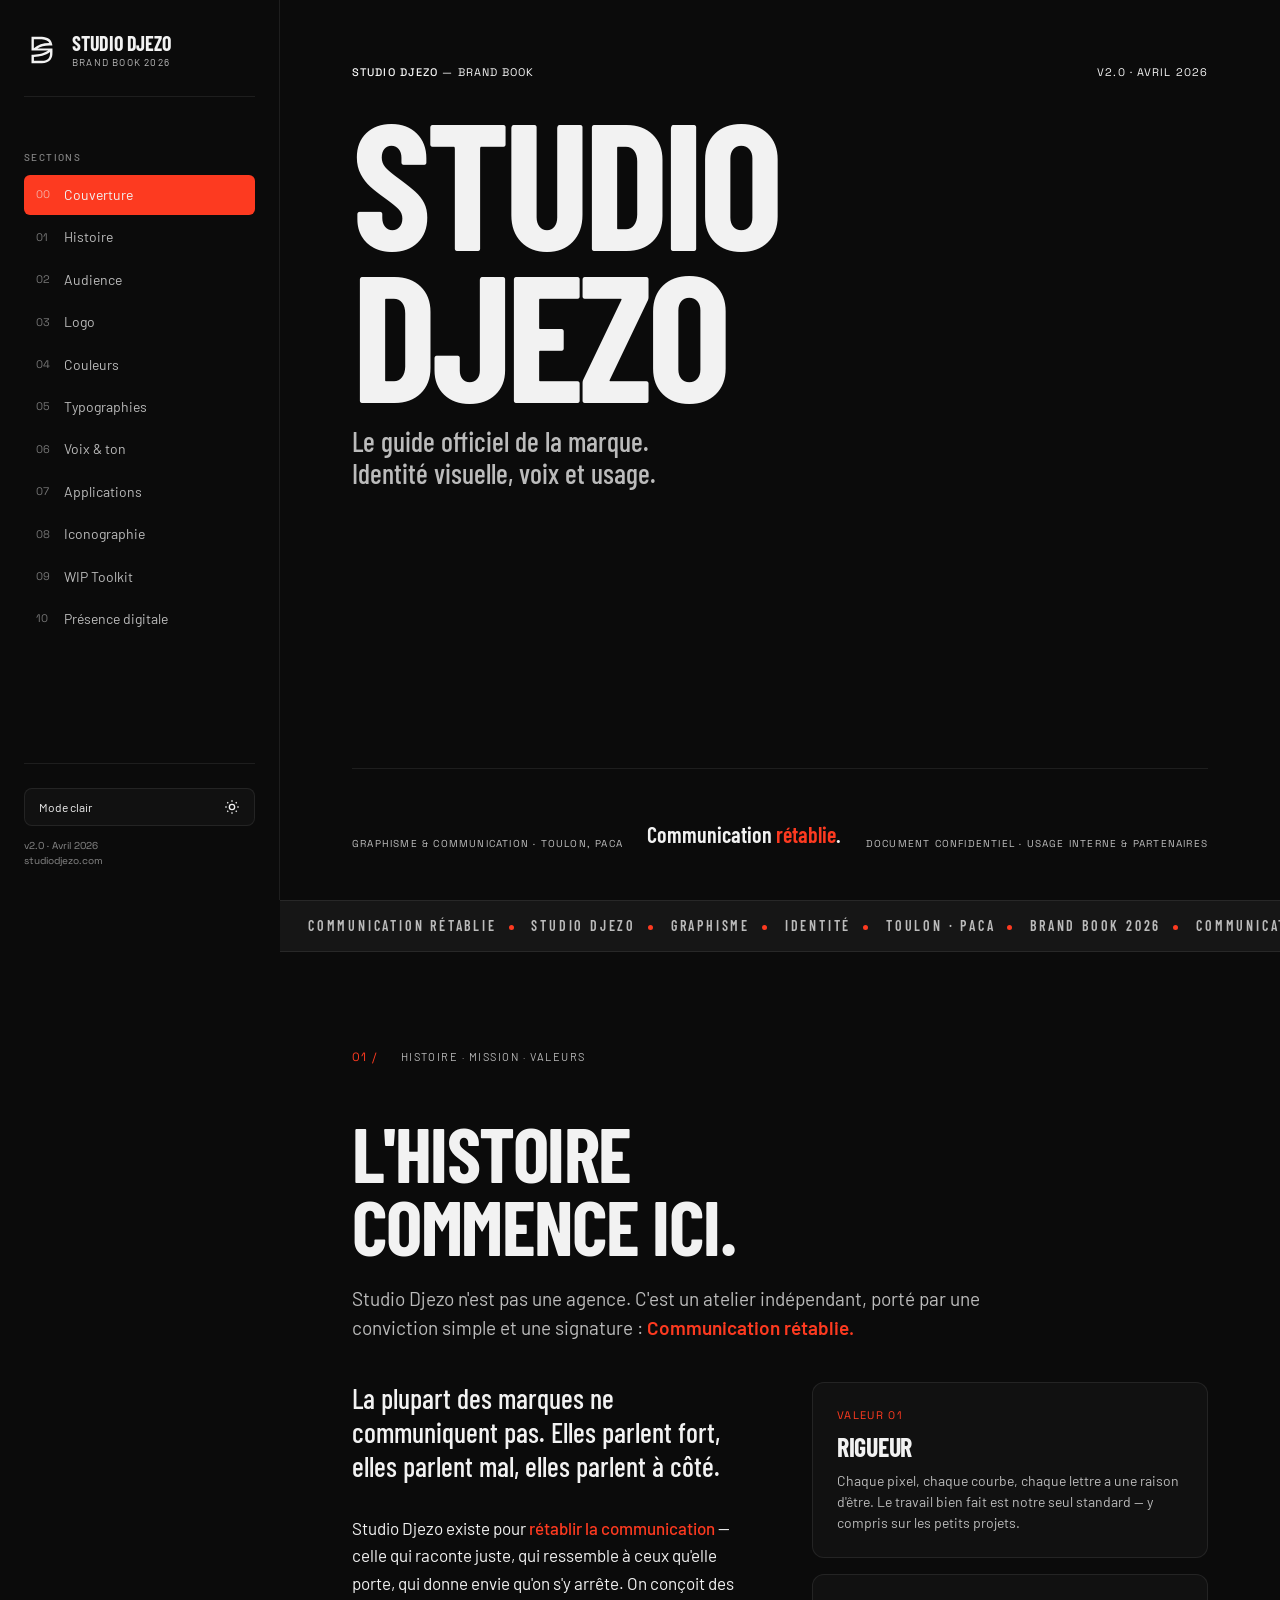
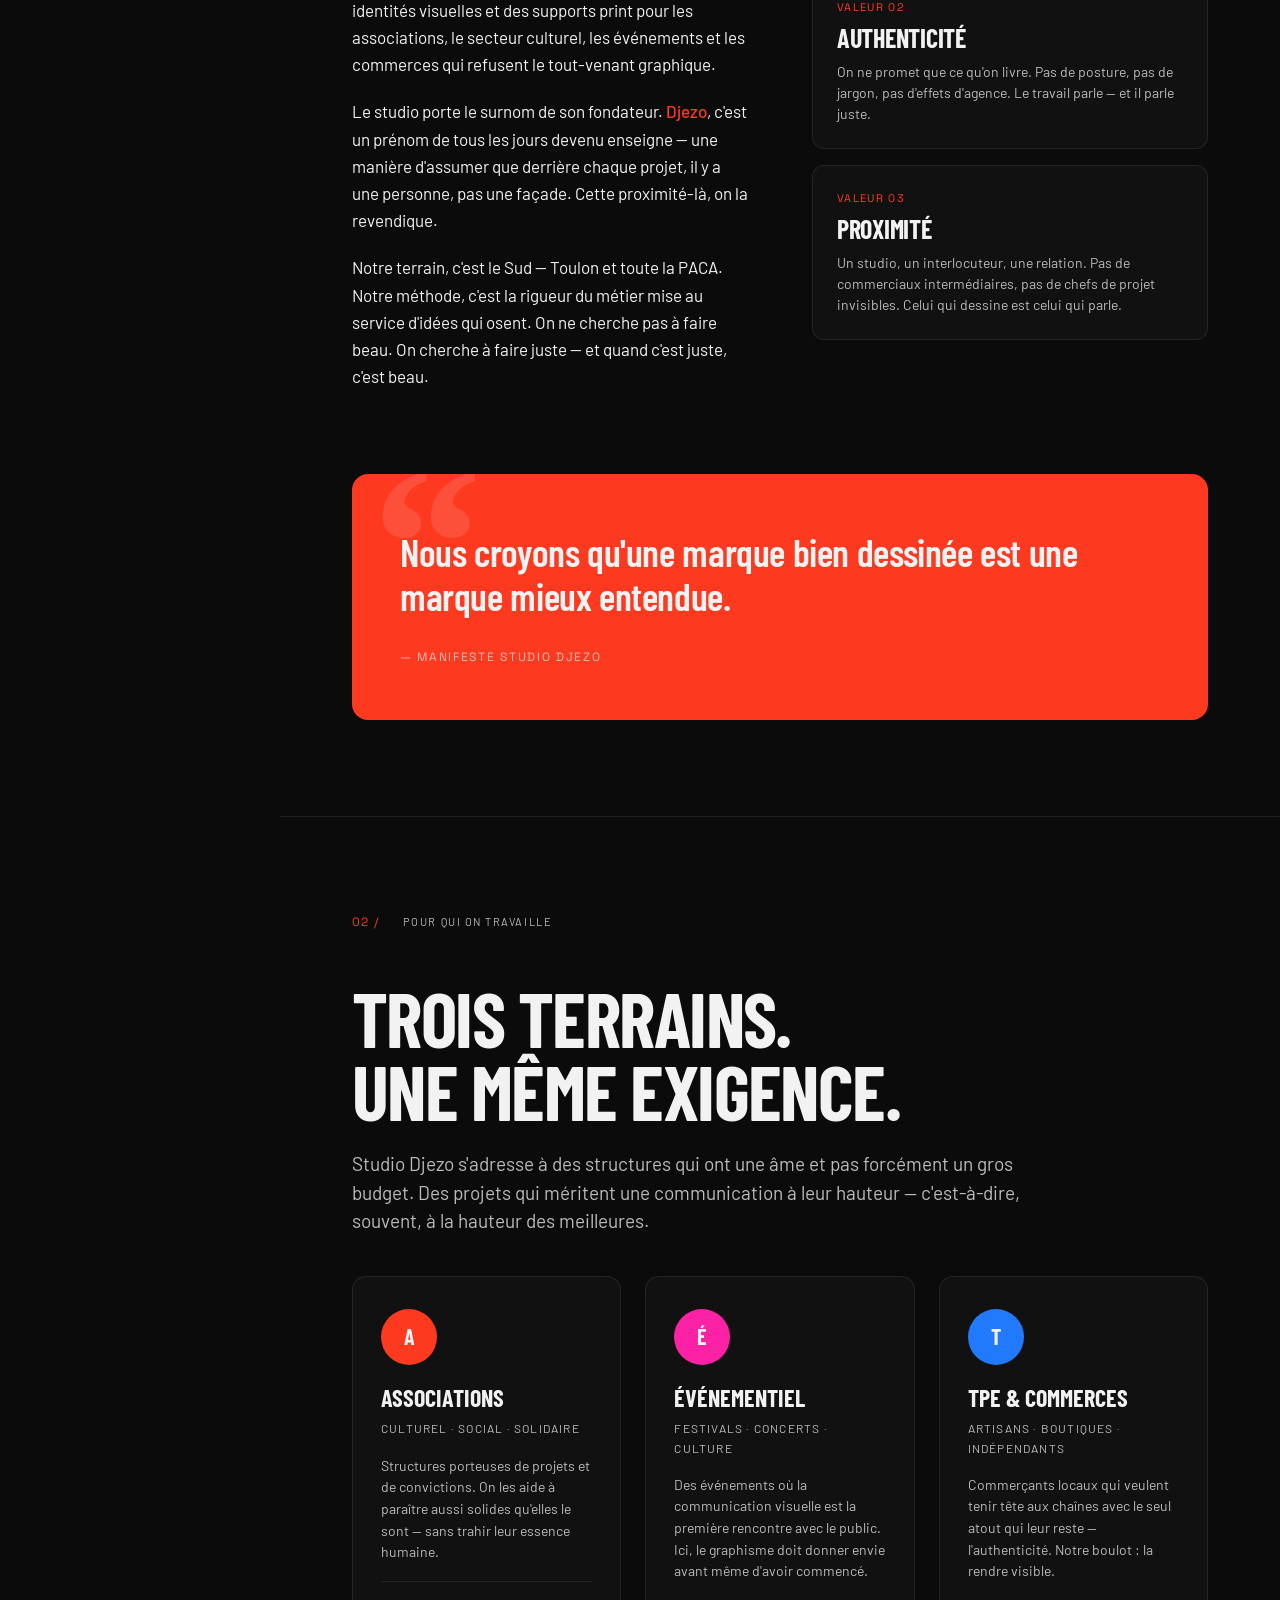
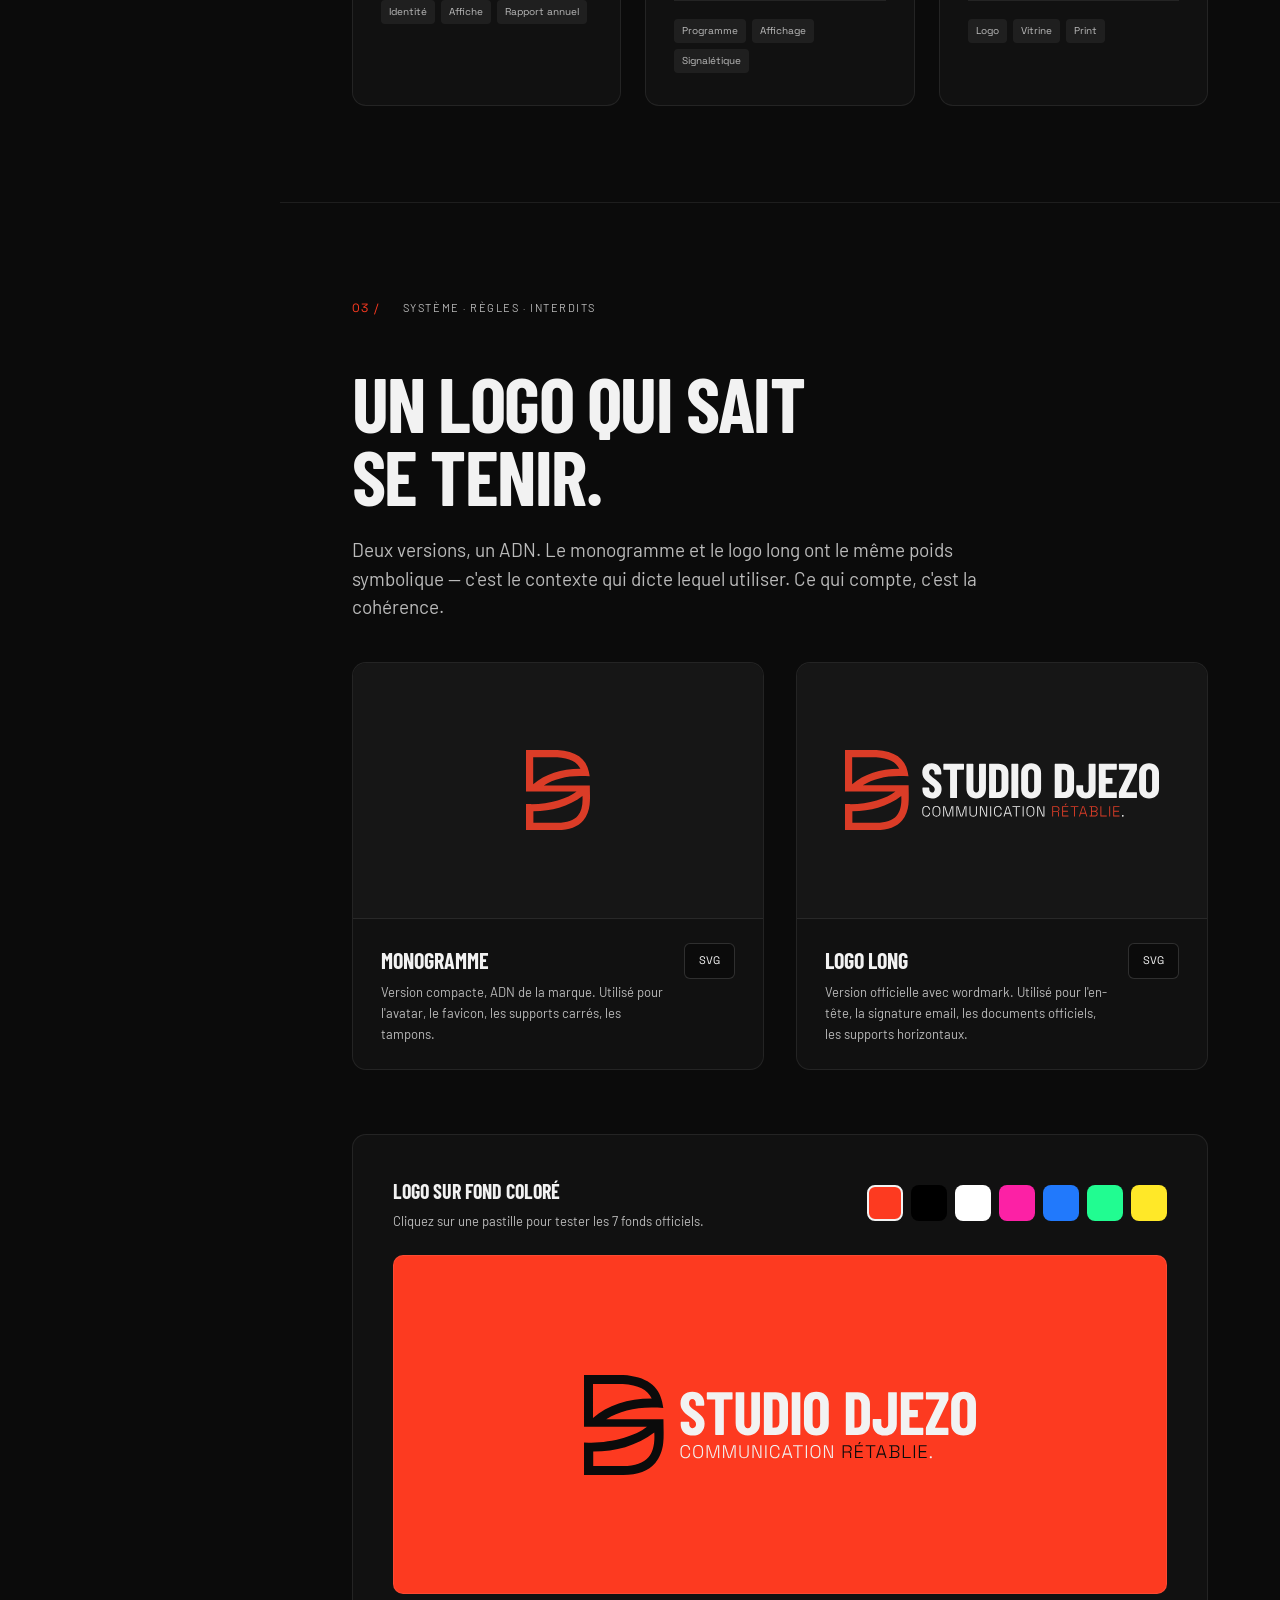
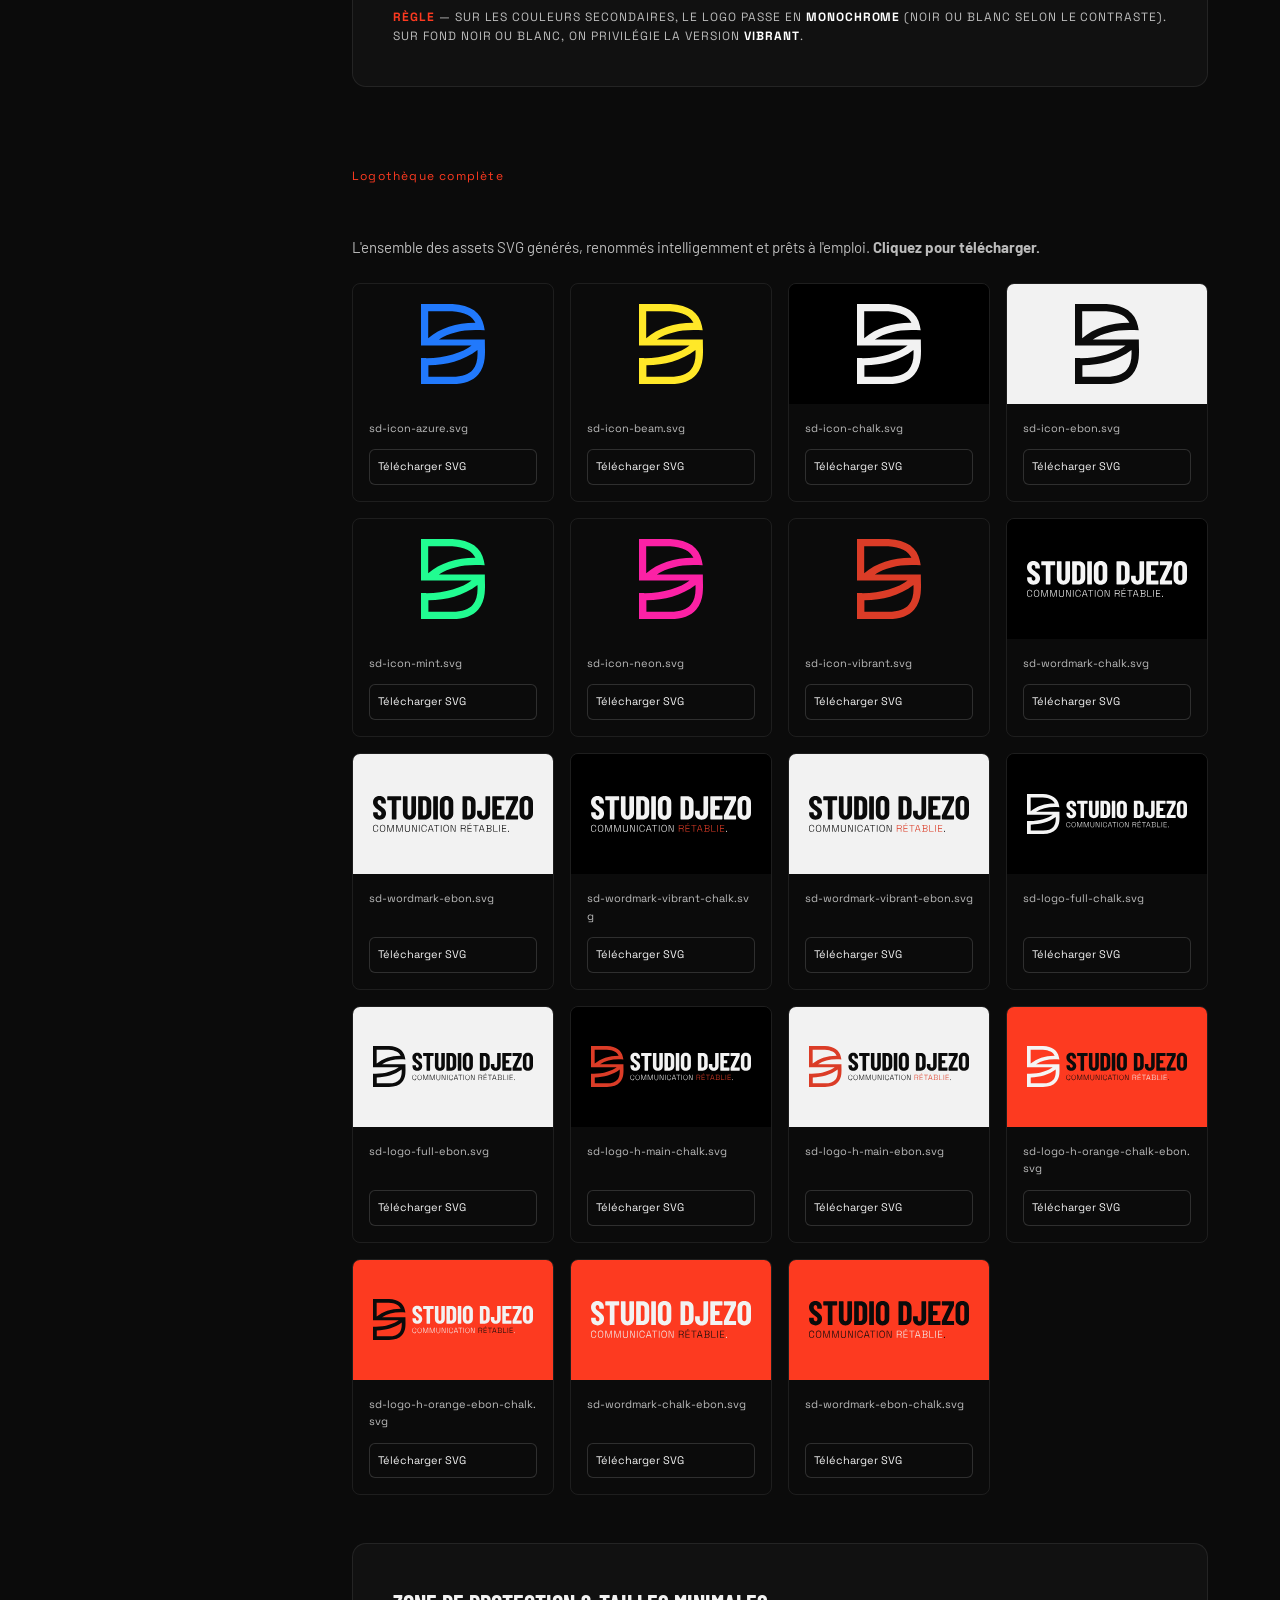
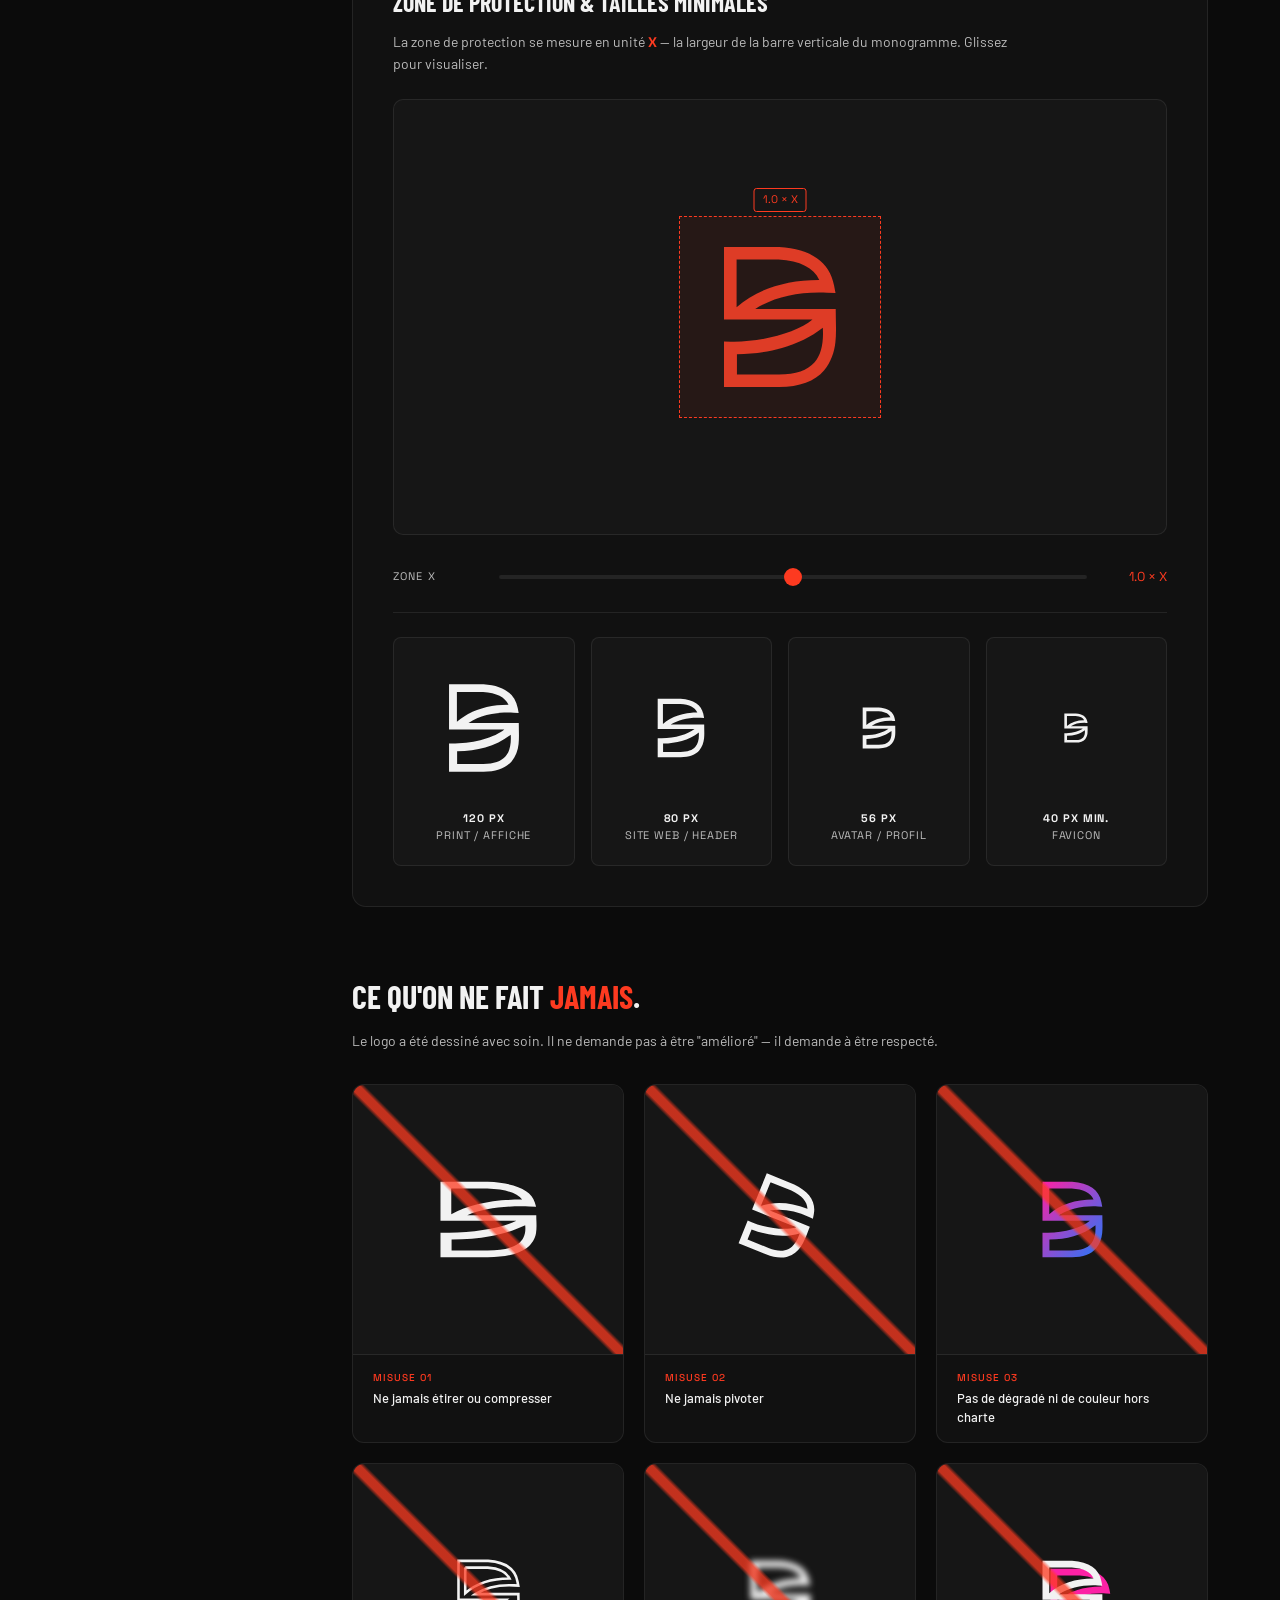
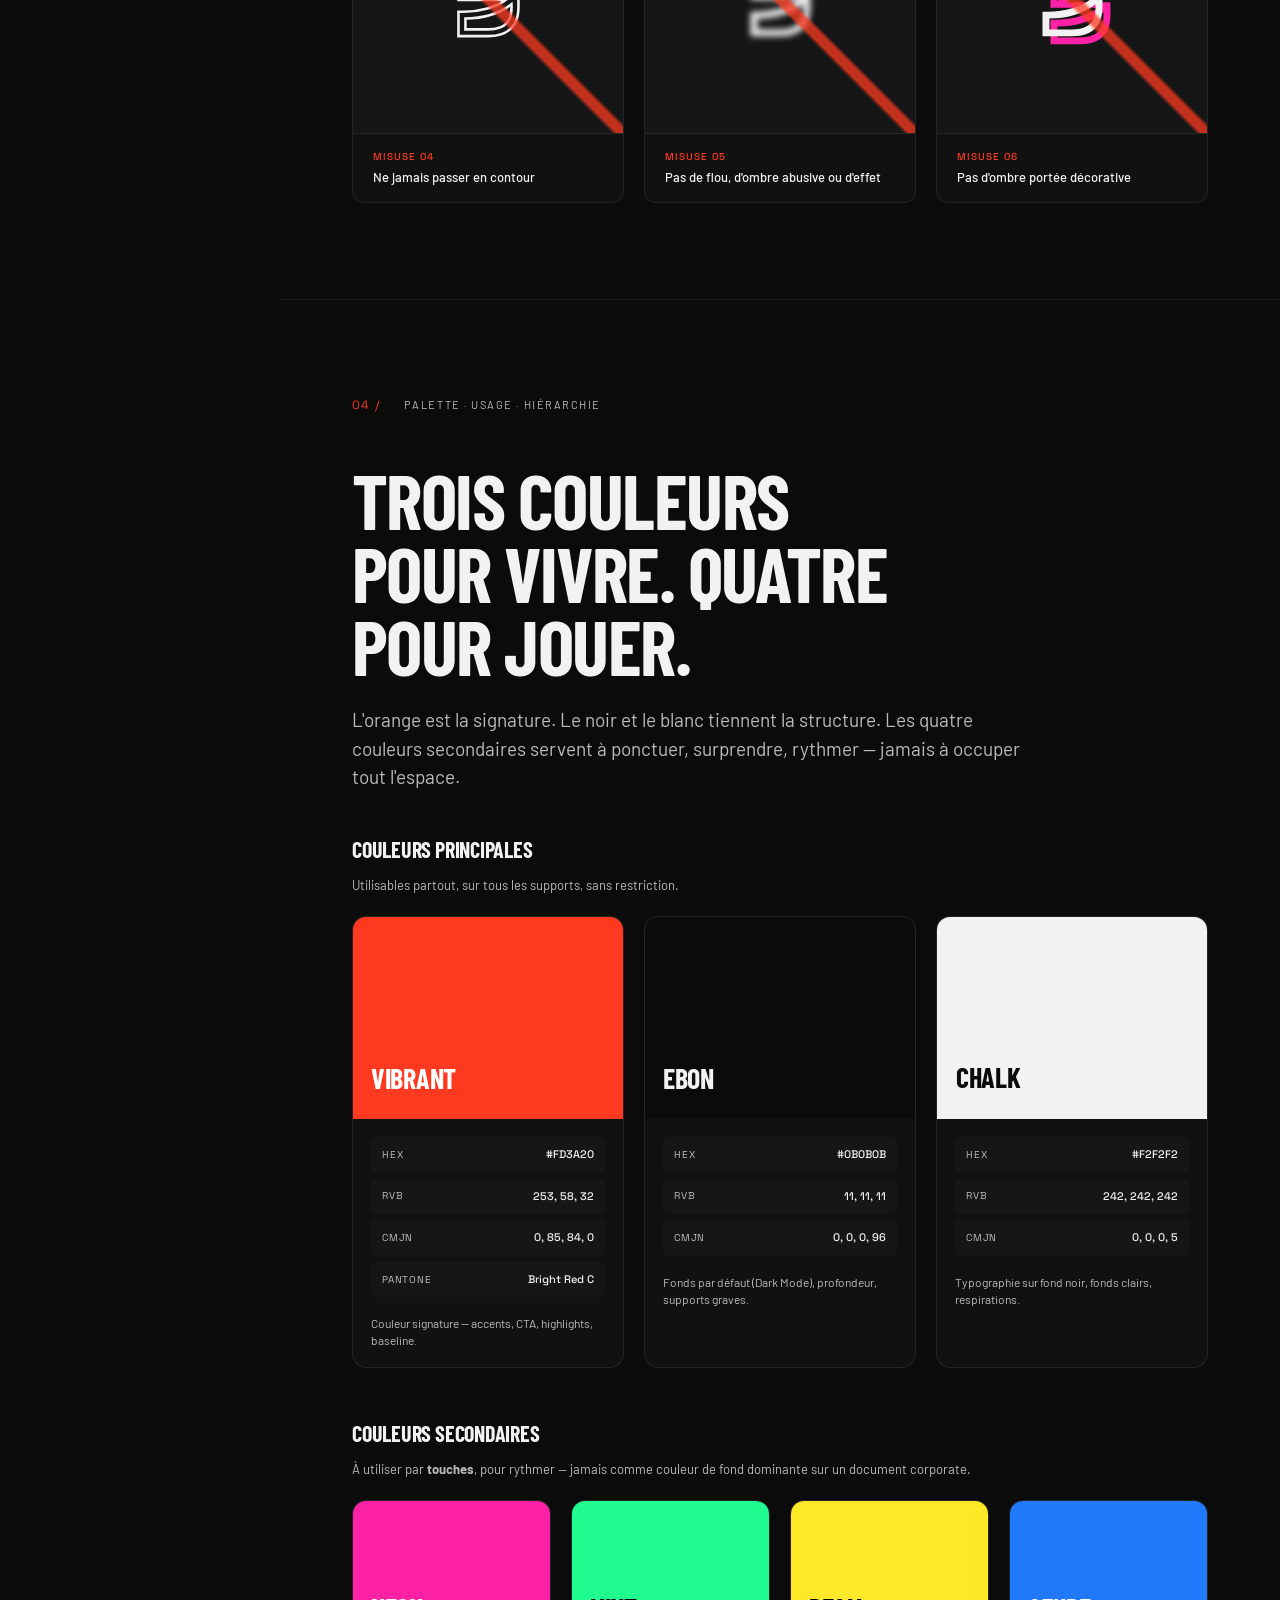
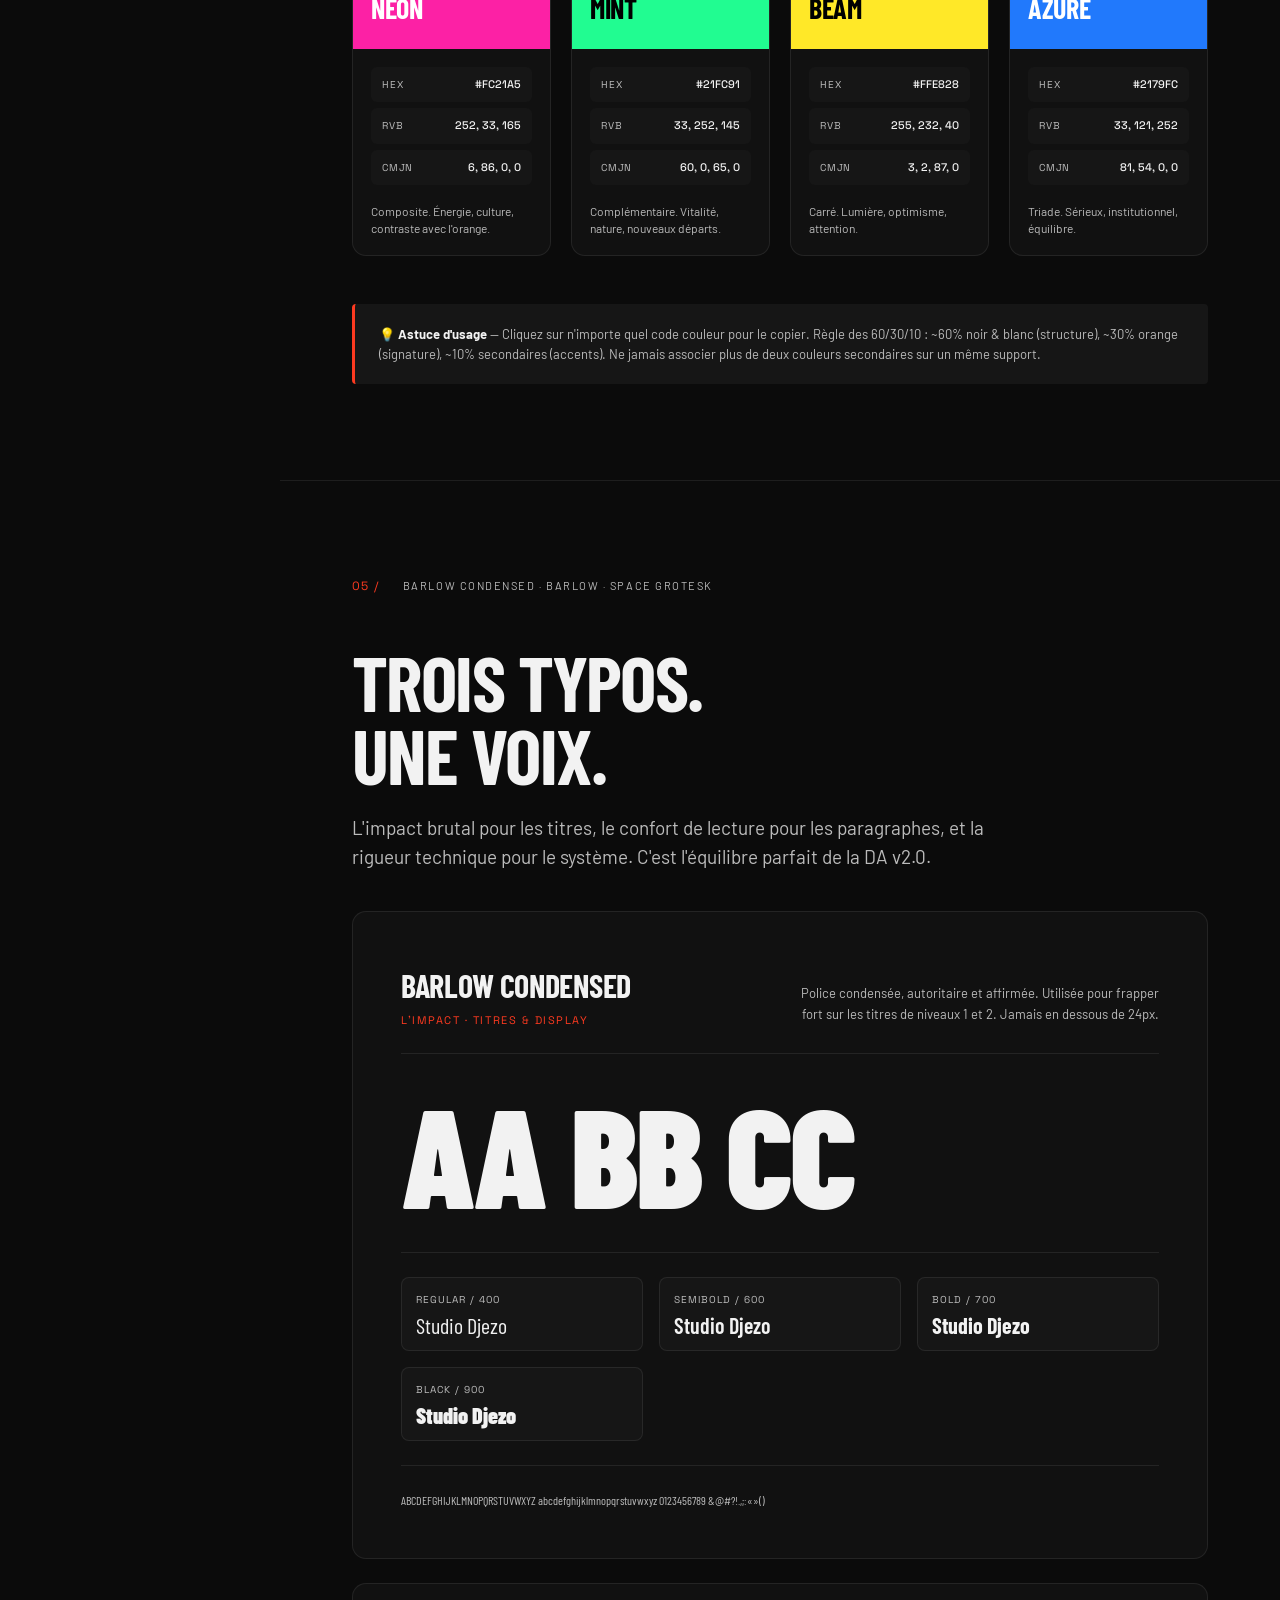
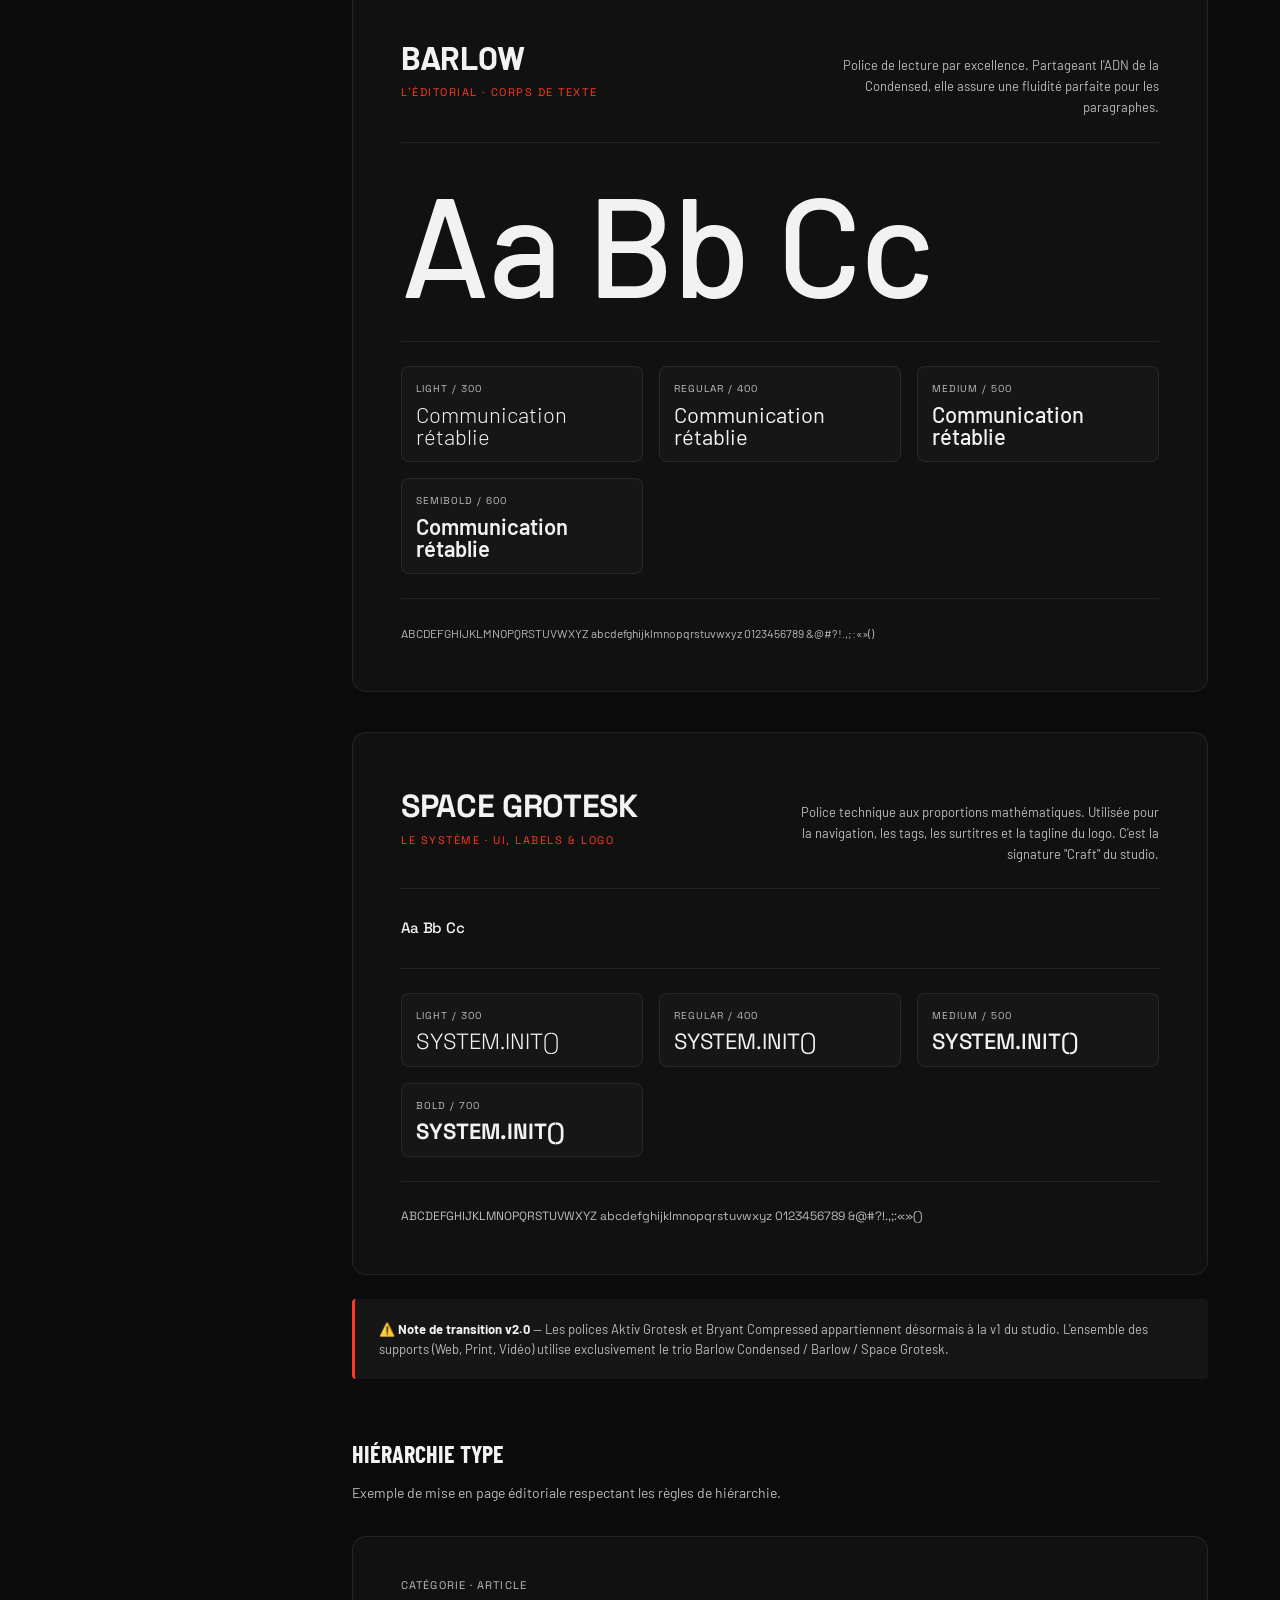
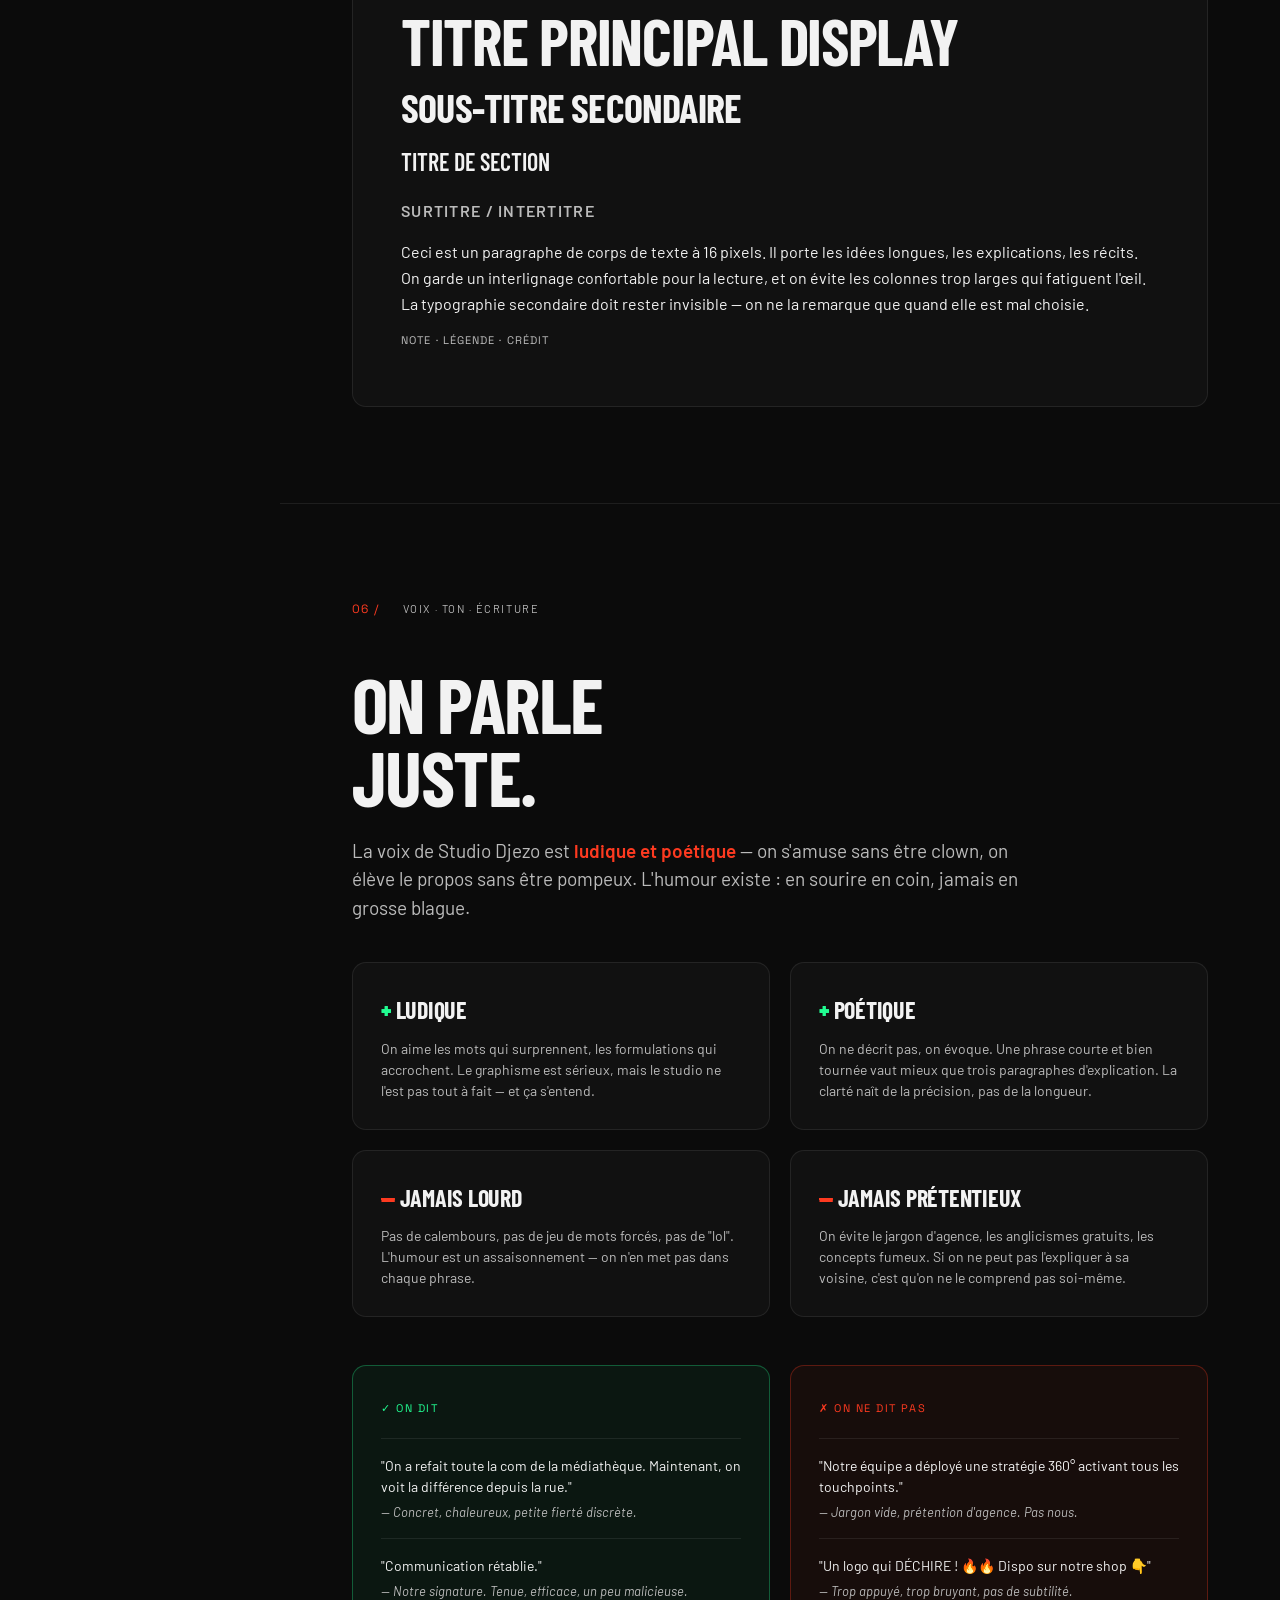
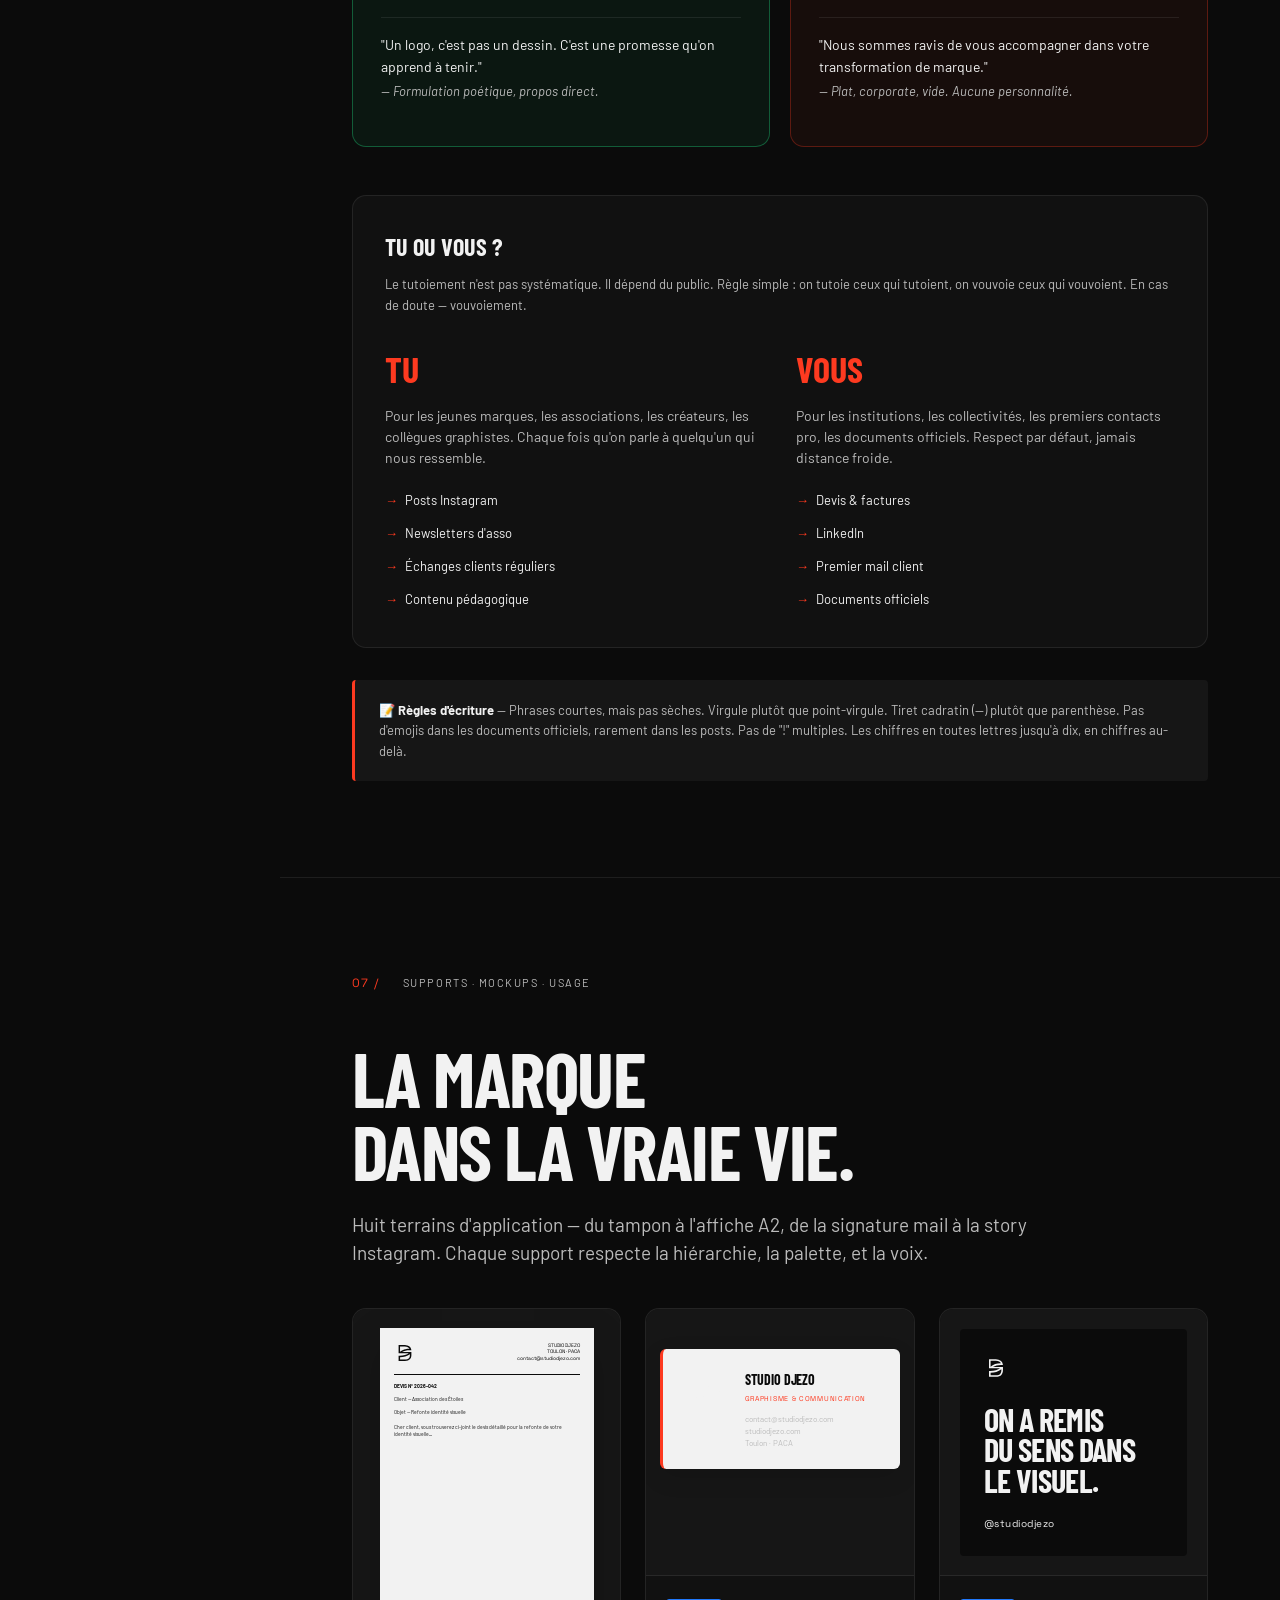
==== brandbook/index.html @ 8b6443ca "Rename brandbook.html to index.html" ====
<!DOCTYPE html>

<html lang="fr" data-theme="dark">



<head>

    <meta charset="UTF-8">

    <meta name="viewport" content="width=device-width, initial-scale=1.0">

    <title>Studio Djezo &mdash; Brand Book</title>

    <link rel="icon" type="image/svg+xml" href="assets/Favicon.svg">

    <link rel="preconnect" href="https://fonts.googleapis.com">

    <link rel="preconnect" href="https://fonts.gstatic.com" crossorigin>

    <link

        href="https://fonts.googleapis.com/css2?family=Barlow:wght@300;400;500;600&family=Barlow+Condensed:wght@400;600;700;900&family=Space+Grotesk:wght@300;400;500;700&family=JetBrains+Mono:wght@400;500&display=swap"

        rel="stylesheet">



    <style>

        /* ========================================

   STUDIO DJEZO &mdash; BRAND BOOK

   Theme tokens & base

   ======================================== */

        :root {

            --orange: #FD3A20;

            --black: #0B0B0B;

            --white: #F2F2F2;

            --pink: #FC21A5;

            --green: #21FC91;

            --yellow: #FFE828;

            --blue: #2179FC;



            --font-display: 'Barlow Condensed', sans-serif;

            --font-body: 'Barlow', sans-serif;

            --font-system: 'Space Grotesk', sans-serif;

            --font-mono: 'Space Grotesk', monospace;

        }



        [data-theme="dark"] {

            --bg: #0B0B0B;

            --bg-elev: #161616;

            --bg-card: #111111;

            --text: #F2F2F2;

            --text-dim: #BBBBBB;

            --text-muted: #888888;

            --border: rgba(255, 255, 255, 0.08);

            --border-strong: rgba(255, 255, 255, 0.15);

            --hover: #1f1f1f;

        }



        [data-theme="light"] {

            --bg: #fafaf8;

            --bg-elev: #ffffff;

            --bg-card: #ffffff;

            --text: #0a0a0a;

            --text-dim: #555555;

            --text-muted: #999999;

            --border: #e8e8e5;

            --border-strong: #d0d0cd;

            --hover: #f0f0ed;

        }



        * {

            margin: 0;

            padding: 0;

            box-sizing: border-box;

        }



        html {

            scroll-behavior: smooth;

        }



        body {

            font-family: var(--font-body);

            background: var(--bg);

            color: var(--text);

            line-height: 1.6;

            font-size: 15px;

            -webkit-font-smoothing: antialiased;

            -moz-osx-font-smoothing: grayscale;

            transition: background .3s ease, color .3s ease;

        }



        ::selection {

            background: var(--orange);

            color: var(--white);

        }



        /* ========================================

   LAYOUT &mdash; Sidebar sticky + main

   ======================================== */

        .layout {

            display: grid;

            grid-template-columns: 280px 1fr;

            min-height: 100vh;

        }



        /* ---- Sidebar ---- */

        .sidebar {

            position: sticky;

            top: 0;

            height: 100vh;

            border-right: 1px solid var(--border);

            background: var(--bg);

            padding: 32px 24px;

            display: flex;

            flex-direction: column;

            overflow-y: auto;

            z-index: 10;

        }



        .sidebar-brand {

            display: flex;

            align-items: center;

            gap: 12px;

            padding-bottom: 28px;

            border-bottom: 1px solid var(--border);

            margin-bottom: 28px;

        }



        .sidebar-brand .mark {

            width: 36px;

            height: 36px;

            flex-shrink: 0;

        }



        .sidebar-brand .mark svg {

            width: 100%;

            height: 100%;

        }



        .sidebar-brand .mark svg path:not([fill]) {

            fill: var(--text);

        }



        .sidebar-brand-text {

            font-family: var(--font-display);

            font-weight: 700;

            font-size: 20px;

            letter-spacing: -0.01em;

            line-height: 1;

        }



        .sidebar-brand-text small {

            display: block;

            font-family: var(--font-body);

            font-weight: 400;

            font-size: 10px;

            letter-spacing: 0.12em;

            text-transform: uppercase;

            color: var(--text-dim);

            margin-top: 4px;

        }



        .sidebar-label {

            font-size: 10px;

            text-transform: uppercase;

            letter-spacing: 0.14em;

            color: var(--text-muted);

            margin: 24px 0 10px;

            font-weight: 500;

        }



        .sidebar-label:first-of-type {

            margin-top: 0;

        }



        .sidebar-nav {

            display: flex;

            flex-direction: column;

            gap: 2px;

        }



        .sidebar-nav a {

            color: var(--text-dim);

            text-decoration: none;

            padding: 9px 12px;

            border-radius: 6px;

            font-size: 14px;

            transition: all .15s ease;

            display: flex;

            align-items: center;

            gap: 10px;

        }



        .sidebar-nav a:hover {

            background: var(--hover);

            color: var(--text);

        }



        .sidebar-nav a.active {

            background: var(--orange);

            color: var(--white);

        }



        .sidebar-nav a .num {

            font-family: var(--font-mono);

            font-size: 11px;

            opacity: .6;

            min-width: 18px;

        }



        .sidebar-foot {

            margin-top: auto;

            padding-top: 24px;

            border-top: 1px solid var(--border);

            display: flex;

            flex-direction: column;

            gap: 12px;

        }



        .theme-toggle {

            display: flex;

            align-items: center;

            justify-content: space-between;

            padding: 10px 14px;

            background: var(--bg-card);

            border: 1px solid var(--border);

            border-radius: 8px;

            cursor: pointer;

            font-family: var(--font-body);

            font-size: 12px;

            color: var(--text);

            transition: all .15s ease;

        }



        .theme-toggle:hover {

            border-color: var(--border-strong);

        }



        .theme-toggle svg {

            width: 16px;

            height: 16px;

        }



        .sidebar-meta {

            font-family: var(--font-mono);

            font-size: 10px;

            color: var(--text-muted);

            line-height: 1.5;

        }



        /* ---- Floating Brand (Mix Blend Mode) ---- */

        .floating-brand {

            position: fixed;

            top: 2.5rem;

            right: 72px;

            font-family: var(--font-system);

            font-size: .65rem;

            letter-spacing: 3px;

            text-transform: uppercase;

            color: #fff;

            font-weight: 500;

            mix-blend-mode: difference;

            z-index: 900;

            pointer-events: none;

        }



        @media (max-width: 900px) {

            .layout {

                grid-template-columns: 1fr;

            }

            .sidebar {

                height: auto;

                position: relative;

                padding: 24px;

            }

            .floating-brand {

                display: none;

            }

        }



        /* ---- Main ---- */

        .main {

            min-width: 0;

        }



        .section {

            padding: 96px 72px;

            max-width: 1280px;

            border-bottom: 1px solid var(--border);

            scroll-margin-top: 0;

        }



        .section-head {

            display: flex;

            align-items: baseline;

            gap: 24px;

            margin-bottom: 48px;

        }



        .section-num {

            font-family: var(--font-mono);

            font-size: 12px;

            color: var(--orange);

            letter-spacing: 0.1em;

        }



        .section-kicker {

            font-size: 11px;

            text-transform: uppercase;

            letter-spacing: 0.14em;

            color: var(--text-dim);

        }



        .section h2 {

            font-family: var(--font-display);

            font-weight: 700;

            font-size: clamp(48px, 6vw, 88px);

            line-height: .95;

            letter-spacing: -0.02em;

            margin-bottom: 24px;

            text-transform: uppercase;

        }



        .section .lead {

            font-size: 19px;

            line-height: 1.5;

            color: var(--text-dim);

            max-width: 680px;

            margin-bottom: 40px;

        }



        /* ========================================

   COVER / HERO

   ======================================== */

        .cover {

            min-height: 100vh;

            display: flex;

            flex-direction: column;

            justify-content: space-between;

            padding: 64px 72px 48px;

            position: relative;

            overflow: hidden;

            background: var(--bg);

        }



        .cover-top {

            position: fixed;

            top: 64px;

            left: calc(280px + 72px);

            right: 72px;

            z-index: 900;

            display: flex;

            justify-content: space-between;

            align-items: flex-start;

            font-family: var(--font-mono);

            font-size: 11px;

            letter-spacing: 0.1em;

            text-transform: uppercase;

            color: #fff;

            mix-blend-mode: difference;

            pointer-events: none;

        }



        .cover-top strong {

            color: #fff;

            font-weight: 500;

        }



        .cover-center {

            display: grid;

            grid-template-columns: 1fr auto;

            align-items: end;

            gap: 48px;

            padding: 40px 0;

        }



        .cover-title {

            font-family: var(--font-display);

            font-weight: 700;

            font-size: clamp(80px, 14vw, 220px);

            line-height: .85;

            letter-spacing: -0.03em;

            text-transform: uppercase;

            margin-bottom: 16px;

        }



        .cover-sub {

            font-family: var(--font-display);

            font-weight: 500;

            font-size: 28px;

            line-height: 1.15;

            color: var(--text-dim);

            max-width: 480px;

        }



        .cover-mark {

            width: clamp(180px, 22vw, 360px);

            aspect-ratio: 1;

            display: flex;

            align-items: center;

            justify-content: center;

        }



        .cover-mark svg {

            width: 100%;

            height: 100%;

        }



        .cover-bottom {

            display: flex;

            justify-content: space-between;

            align-items: flex-end;

            font-family: var(--font-mono);

            font-size: 10px;

            letter-spacing: 0.12em;

            text-transform: uppercase;

            color: var(--text-dim);

            padding-top: 48px;

            border-top: 1px solid var(--border);

        }



        .cover-bottom .tagline {

            font-family: var(--font-display);

            font-weight: 600;

            font-size: 22px;

            letter-spacing: 0;

            text-transform: none;

            color: var(--text);

        }



        .cover-bottom .tagline .orange {

            color: var(--orange);

        }



        /* Marquee decorative */

        .marquee {

            overflow: hidden;

            white-space: nowrap;

            padding: 14px 0;

            border-top: 1px solid var(--border);

            border-bottom: 1px solid var(--border);

            background: var(--bg-elev);

            font-family: var(--font-display);

            font-weight: 600;

            font-size: 14px;

            letter-spacing: 0.2em;

            text-transform: uppercase;

            color: var(--text-dim);

        }



        .marquee-track {

            display: inline-block;

            animation: marquee 40s linear infinite;

        }



        .marquee span {

            margin: 0 28px;

        }



        .marquee span.dot {

            font-size: 0;

            display: inline-block;

            width: 5px;

            height: 5px;

            background: var(--orange);

            border-radius: 50%;

            vertical-align: middle;

            margin: 0 -16px;

        }



        @keyframes marquee {

            0% {

                transform: translateX(0);

            }



            100% {

                transform: translateX(-50%);

            }

        }



        /* ========================================

   BRAND STORY

   ======================================== */

        .story-grid {

            display: grid;

            grid-template-columns: 1fr 1fr;

            gap: 64px;

            align-items: start;

        }



        .story-body p {

            font-size: 17px;

            line-height: 1.6;

            color: var(--text);

            margin-bottom: 20px;

        }



        .story-body p.large {

            font-family: var(--font-display);

            font-weight: 500;

            font-size: 28px;

            line-height: 1.2;

            color: var(--text);

            margin-bottom: 32px;

        }



        .story-body em {

            color: var(--orange);

            font-style: normal;

            font-weight: 500;

        }



        .pillars {

            display: flex;

            flex-direction: column;

            gap: 16px;

        }



        .pillar {

            border: 1px solid var(--border);

            border-radius: 12px;

            padding: 24px;

            background: var(--bg-card);

            transition: transform .35s cubic-bezier(.22,1,.36,1), box-shadow .35s ease, border-color .2s ease;

        }



        .pillar:hover {

            border-color: var(--orange);

            transform: translateY(-4px);

            box-shadow:

                0 0 0 1px var(--orange),

                0 16px 48px rgba(253, 58, 32, .18),

                0 4px 16px rgba(0, 0, 0, .4);

        }



        .pillar-num {

            font-family: var(--font-mono);

            font-size: 11px;

            color: var(--orange);

            letter-spacing: 0.12em;

            margin-bottom: 8px;

        }



        .pillar-title {

            font-family: var(--font-display);

            font-weight: 700;

            font-size: 26px;

            line-height: 1.1;

            text-transform: uppercase;

            letter-spacing: -0.01em;

            margin-bottom: 8px;

        }



        .pillar-desc {

            font-size: 14px;

            line-height: 1.5;

            color: var(--text-dim);

        }



        /* Manifesto block */

        .manifesto {

            margin-top: 64px;

            padding: 56px 48px;

            background: var(--orange);

            color: var(--white);

            border-radius: 16px;

            font-family: var(--font-display);

            font-weight: 600;

            font-size: clamp(28px, 3vw, 44px);

            line-height: 1.15;

            letter-spacing: -0.01em;

            position: relative;

            overflow: hidden;

        }



        .manifesto::before {

            content: '“';

            position: absolute;

            top: -40px;

            left: 20px;

            font-size: 220px;

            opacity: 0.12;

            font-family: Georgia, serif;

            line-height: 1;

        }



        .manifesto-sign {

            display: block;

            margin-top: 32px;

            font-family: var(--font-mono);

            font-weight: 400;

            font-size: 12px;

            letter-spacing: 0.14em;

            text-transform: uppercase;

            opacity: .7;

        }



        /* ========================================

   AUDIENCE

   ======================================== */

        .audience-grid {

            display: grid;

            grid-template-columns: repeat(3, 1fr);

            gap: 24px;

        }



        .persona {

            border: 1px solid var(--border);

            border-radius: 14px;

            padding: 32px 28px;

            background: var(--bg-card);

            transition: transform .35s cubic-bezier(.22,1,.36,1), box-shadow .35s ease, border-color .2s ease;

            position: relative;

            overflow: hidden;

        }



        .persona:hover {

            border-color: var(--orange);

            transform: translateY(-4px);

            box-shadow:

                0 0 0 1px var(--orange),

                0 16px 48px rgba(253, 58, 32, .18),

                0 4px 16px rgba(0, 0, 0, .4);

        }



        .persona-icon {

            width: 56px;

            height: 56px;

            border-radius: 50%;

            display: flex;

            align-items: center;

            justify-content: center;

            margin-bottom: 20px;

            font-family: var(--font-display);

            font-weight: 700;

            font-size: 22px;

            color: var(--white);

        }



        .persona:nth-child(1) .persona-icon {

            background: var(--orange);

        }



        .persona:nth-child(2) .persona-icon {

            background: var(--pink);

        }



        .persona:nth-child(3) .persona-icon {

            background: var(--blue);

        }



        .persona h3 {

            font-family: var(--font-display);

            font-weight: 700;

            font-size: 24px;

            text-transform: uppercase;

            line-height: 1.1;

            margin-bottom: 8px;

        }



        .persona-sub {

            font-size: 12px;

            text-transform: uppercase;

            letter-spacing: 0.1em;

            color: var(--text-dim);

            margin-bottom: 16px;

        }



        .persona p {

            font-size: 14px;

            color: var(--text-dim);

            line-height: 1.55;

        }



        .persona-tags {

            display: flex;

            flex-wrap: wrap;

            gap: 6px;

            margin-top: 18px;

            padding-top: 18px;

            border-top: 1px solid var(--border);

        }



        .persona-tags span {

            font-family: var(--font-mono);

            font-size: 10px;

            padding: 4px 8px;

            background: var(--hover);

            border-radius: 4px;

            color: var(--text-dim);

        }



        /* ========================================

   LOGO SYSTEM

   ======================================== */

        .logo-system {

            display: grid;

            grid-template-columns: 1fr 1fr;

            gap: 32px;

            margin-bottom: 64px;

        }



        .logo-card {

            background: var(--bg-card);

            border: 1px solid var(--border);

            border-radius: 14px;

            overflow: hidden;

        }



        .logo-card-preview {

            aspect-ratio: 16 / 10;

            display: flex;

            align-items: center;

            justify-content: center;

            padding: 48px;

            background: var(--bg-elev);

            border-bottom: 1px solid var(--border);

        }



        .logo-card-preview svg {

            max-width: 80%;

            max-height: 80%;

        }



        .logo-card-info {

            padding: 24px 28px;

            display: flex;

            justify-content: space-between;

            align-items: flex-start;

            gap: 16px;

        }



        .logo-card-info h3 {

            font-family: var(--font-display);

            font-weight: 700;

            font-size: 22px;

            text-transform: uppercase;

            margin-bottom: 4px;

        }



        .logo-card-info p {

            font-size: 13px;

            color: var(--text-dim);

        }



        .download-btns {

            display: flex;

            gap: 8px;

        }



        .btn-download {

            display: inline-flex;

            align-items: center;

            gap: 6px;

            padding: 8px 14px;

            background: var(--bg);

            border: 1px solid var(--border-strong);

            border-radius: 6px;

            font-family: var(--font-mono);

            font-size: 11px;

            color: var(--text);

            text-decoration: none;

            cursor: pointer;

            transition: all .15s ease;

        }



        .btn-download:hover {

            background: var(--orange);

            color: var(--white);

            border-color: var(--orange);

        }



        /* Logo on background tester */

        .bg-tester {

            background: var(--bg-card);

            border: 1px solid var(--border);

            border-radius: 14px;

            padding: 40px;

            margin-bottom: 64px;

        }



        .bg-tester-head {

            display: flex;

            justify-content: space-between;

            align-items: center;

            margin-bottom: 24px;

            flex-wrap: wrap;

            gap: 16px;

        }



        .bg-tester-title {

            font-family: var(--font-display);

            font-weight: 700;

            font-size: 20px;

            text-transform: uppercase;

        }



        .bg-swatches {

            display: flex;

            gap: 8px;

            flex-wrap: wrap;

        }



        .bg-swatch {

            width: 36px;

            height: 36px;

            border-radius: 8px;

            cursor: pointer;

            border: 2px solid transparent;

            transition: all .15s ease;

            position: relative;

        }



        .bg-swatch:hover {

            transform: scale(1.08);

        }



        .bg-swatch.active {

            border-color: var(--text);

            box-shadow: 0 0 0 3px var(--bg-card);

        }



        .bg-preview {

            aspect-ratio: 16 / 7;

            border-radius: 10px;

            display: flex;

            align-items: center;

            justify-content: center;

            transition: background .3s ease;

            border: 1px solid var(--border);

            padding: 40px 60px;

        }



        .bg-preview>div {

            width: 60%;

            max-width: 520px;

            display: flex;

            align-items: center;

            justify-content: center;

        }



        .bg-preview svg {

            width: 100%;

            height: auto;

            display: block;

        }



        /* Construction / zone de protection */

        .protection-block {

            background: var(--bg-card);

            border: 1px solid var(--border);

            border-radius: 14px;

            padding: 40px;

            margin-bottom: 64px;

        }



        .protection-viewer {

            aspect-ratio: 16 / 9;

            background: var(--bg-elev);

            border: 1px solid var(--border);

            border-radius: 10px;

            display: flex;

            align-items: center;

            justify-content: center;

            overflow: hidden;

            margin-bottom: 20px;

            position: relative;

        }



        /* Wrapper qui grossit avec le padding = zone de protection */

        .protection-wrap {

            position: relative;

            display: inline-flex;

            align-items: center;

            justify-content: center;

            /* padding = zone X, mis à jour par JS via CSS var */

            padding: var(--zone-pad, 0px);

            transition: padding .15s ease;

        }



        /* Cadre en pointillés qui suit exactement le wrapper */

        .protection-wrap::before {

            content: '';

            position: absolute;

            inset: 0;

            border: 1.5px dashed var(--orange);

            background: rgba(253, 58, 32, 0.07);

            pointer-events: none;

            transition: opacity .15s;

            opacity: var(--zone-opacity, 0);

        }



        .protection-mark {

            width: 140px;

            height: 140px;

            display: flex;

            align-items: center;

            justify-content: center;

            flex-shrink: 0;

        }



        .protection-mark svg {

            width: 100%;

            height: 100%;

            display: block;

        }



        .protection-mark svg path:not([fill]) {

            fill: var(--text);

        }



        .x-label {

            position: absolute;

            top: -28px;

            left: 50%;

            transform: translateX(-50%);

            font-family: var(--font-mono);

            font-size: 11px;

            color: var(--orange);

            background: var(--bg-elev);

            padding: 2px 8px;

            border-radius: 3px;

            border: 1px solid var(--orange);

            white-space: nowrap;

            pointer-events: none;

        }



        .protection-slider {

            display: flex;

            align-items: center;

            gap: 16px;

            padding-top: 12px;

        }



        .protection-slider label {

            font-family: var(--font-mono);

            font-size: 11px;

            color: var(--text-dim);

            text-transform: uppercase;

            letter-spacing: 0.1em;

            min-width: 90px;

        }



        .protection-slider input[type="range"] {

            flex: 1;

            height: 4px;

            -webkit-appearance: none;

            appearance: none;

            background: var(--border);

            border-radius: 2px;

            outline: none;

        }



        .protection-slider input[type="range"]::-webkit-slider-thumb {

            -webkit-appearance: none;

            appearance: none;

            width: 18px;

            height: 18px;

            background: var(--orange);

            border-radius: 50%;

            cursor: pointer;

            transition: transform .15s;

        }



        .protection-slider input[type="range"]::-webkit-slider-thumb:hover {

            transform: scale(1.2);

        }



        .protection-slider input[type="range"]::-moz-range-thumb {

            width: 18px;

            height: 18px;

            background: var(--orange);

            border-radius: 50%;

            cursor: pointer;

            border: none;

        }



        .protection-value {

            font-family: var(--font-mono);

            font-size: 13px;

            color: var(--orange);

            min-width: 64px;

            text-align: right;

        }



        .sizes-grid {

            display: grid;

            grid-template-columns: repeat(4, 1fr);

            gap: 16px;

            margin-top: 24px;

            padding-top: 24px;

            border-top: 1px solid var(--border);

        }



        .size-cell {

            text-align: center;

            padding: 20px 12px;

            background: var(--bg-elev);

            border: 1px solid var(--border);

            border-radius: 8px;

        }



        .size-mark {

            display: flex;

            align-items: center;

            justify-content: center;

            margin-bottom: 12px;

            min-height: 140px;

        }



        .size-mark [data-mark-simple] {

            display: flex;

            align-items: center;

            justify-content: center;

        }



        .size-mark [data-mark-simple] svg {

            width: 100%;

            height: 100%;

        }



        .size-mark svg path:not([fill]) {

            fill: var(--text);

        }



        .size-label {

            font-family: var(--font-mono);

            font-size: 11px;

            color: var(--text-dim);

            text-transform: uppercase;

            letter-spacing: 0.08em;

        }



        .size-label strong {

            color: var(--text);

        }



        /* Misuses */

        .misuse-grid {

            display: grid;

            grid-template-columns: repeat(3, 1fr);

            gap: 20px;

        }



        .misuse {

            border: 1px solid var(--border);

            border-radius: 12px;

            overflow: hidden;

            background: var(--bg-card);

        }



        .misuse-visual {

            aspect-ratio: 1;

            background: var(--bg-elev);

            display: flex;

            align-items: center;

            justify-content: center;

            padding: 32px;

            position: relative;

            border-bottom: 1px solid var(--border);

            overflow: hidden;

        }



        .misuse-visual>div {

            width: 50%;

            aspect-ratio: 1;

            display: flex;

            align-items: center;

            justify-content: center;

            transform-origin: center center;

        }



        .misuse-visual svg {

            width: 100%;

            height: 100%;

            display: block;

        }



        .misuse-visual svg path:not([fill]) {

            fill: var(--text);

        }



        .misuse-visual::after {

            content: '';

            position: absolute;

            inset: 0;

            background: linear-gradient(45deg, transparent 48%, var(--orange) 49%, var(--orange) 51%, transparent 52%);

            opacity: .75;

            pointer-events: none;

        }



        .misuse-label {

            padding: 16px 20px;

            font-size: 13px;

            color: var(--text);

            line-height: 1.4;

            font-weight: 500;

        }



        .misuse-label small {

            display: block;

            font-family: var(--font-mono);

            font-size: 10px;

            color: var(--orange);

            text-transform: uppercase;

            letter-spacing: 0.1em;

            margin-bottom: 4px;

        }



        /* Transformations for misuse demo - applied to the wrapper div */

        .misuse-visual.m-stretch>div {

            transform: scaleX(1.6);

        }



        .misuse-visual.m-rotate>div {

            transform: rotate(22deg);

        }



        .misuse-visual.m-blur>div {

            filter: blur(3px);

        }



        .misuse-visual.m-gradient svg path {

            fill: url(#badgrad) !important;

        }



        .misuse-visual.m-outline svg path {

            fill: none !important;

            stroke: var(--text);

            stroke-width: 4;

        }



        .misuse-visual.m-shadow>div {

            filter: drop-shadow(8px 8px 0 var(--pink));

        }



        /* ========================================

   COLORS

   ======================================== */

        .colors-block h3 {

            font-family: var(--font-display);

            font-weight: 700;

            font-size: 22px;

            text-transform: uppercase;

            margin: 48px 0 20px;

            letter-spacing: -0.01em;

        }



        .colors-block h3:first-child {

            margin-top: 0;

        }



        .color-row {

            display: grid;

            gap: 20px;

        }



        .color-row.primary {

            grid-template-columns: repeat(3, 1fr);

        }



        .color-row.secondary {

            grid-template-columns: repeat(4, 1fr);

        }



        .color-card {

            border-radius: 14px;

            overflow: hidden;

            border: 1px solid var(--border);

            background: var(--bg-card);

            display: flex;

            flex-direction: column;

        }



        .color-swatch {

            aspect-ratio: 4 / 3;

            position: relative;

            display: flex;

            align-items: flex-end;

            padding: 18px;

            font-family: var(--font-display);

            font-weight: 700;

            font-size: 28px;

            text-transform: uppercase;

            letter-spacing: -0.01em;

        }



        .color-swatch.white-sw {

            border: 1px solid var(--border);

            color: var(--black);

        }



        .color-swatch.black-sw {

            color: var(--white);

        }



        .color-codes {

            padding: 18px;

            display: flex;

            flex-direction: column;

            gap: 6px;

        }



        .code-line {

            display: flex;

            justify-content: space-between;

            align-items: center;

            padding: 8px 10px;

            background: var(--bg-elev);

            border-radius: 6px;

            font-family: var(--font-mono);

            font-size: 11px;

            cursor: pointer;

            transition: all .15s ease;

            border: 1px solid transparent;

        }



        .code-line:hover {

            background: var(--hover);

            border-color: var(--border);

        }



        .code-line.copied {

            background: var(--green);

            color: var(--black);

            border-color: var(--green);

        }



        .code-line .label {

            color: var(--text-dim);

            text-transform: uppercase;

            letter-spacing: 0.08em;

            font-size: 10px;

        }



        .code-line .value {

            color: var(--text);

            font-weight: 500;

        }



        .code-line.copied .value,

        .code-line.copied .label {

            color: var(--black);

        }



        .color-usage {

            padding: 0 18px 18px;

            font-size: 12px;

            color: var(--text-dim);

            line-height: 1.4;

        }



        /* ========================================

   TYPOGRAPHY

   ======================================== */

        .type-block {

            border: 1px solid var(--border);

            border-radius: 14px;

            padding: 48px;

            background: var(--bg-card);

            margin-bottom: 24px;

        }



        .type-head {

            display: flex;

            justify-content: space-between;

            align-items: baseline;

            margin-bottom: 32px;

            padding-bottom: 24px;

            border-bottom: 1px solid var(--border);

            flex-wrap: wrap;

            gap: 16px;

        }



        .type-name {

            font-family: var(--font-display);

            font-weight: 700;

            font-size: 32px;

            text-transform: uppercase;

            letter-spacing: -0.01em;

        }



        .type-role {

            font-family: var(--font-mono);

            font-size: 11px;

            color: var(--orange);

            text-transform: uppercase;

            letter-spacing: 0.14em;

        }



        .type-note {

            font-size: 13px;

            color: var(--text-dim);

            max-width: 360px;

            text-align: right;

        }



        .type-showcase {

            font-family: var(--showcase-font);

            line-height: .95;

            margin-bottom: 32px;

            letter-spacing: -0.02em;

        }



        .type-block.display .type-showcase {

            font-family: var(--font-display);

            font-weight: 900;

            font-size: clamp(72px, 11vw, 180px);

            text-transform: uppercase;

        }



        .type-block.body .type-showcase {

            font-family: var(--font-body);

            font-weight: 500;

            font-size: clamp(72px, 11vw, 180px);

            letter-spacing: -0.03em;

        }



        .type-weights {

            display: grid;

            grid-template-columns: repeat(auto-fit, minmax(200px, 1fr));

            gap: 16px;

            padding-top: 24px;

            border-top: 1px solid var(--border);

        }



        .type-weight {

            padding: 14px;

            background: var(--bg-elev);

            border: 1px solid var(--border);

            border-radius: 8px;

        }



        .type-weight-label {

            font-family: var(--font-mono);

            font-size: 10px;

            color: var(--text-dim);

            text-transform: uppercase;

            letter-spacing: 0.1em;

            margin-bottom: 6px;

        }



        .type-weight-sample {

            font-size: 22px;

            line-height: 1;

        }



        .type-block.display .type-weight-sample {

            font-family: var(--font-display);

        }



        .type-block.body .type-weight-sample {

            font-family: var(--font-body);

        }



        .type-charset {

            font-family: var(--font-mono);

            font-size: 12px;

            color: var(--text-dim);

            margin-top: 24px;

            padding-top: 24px;

            border-top: 1px solid var(--border);

            line-height: 1.7;

            word-break: break-all;

        }



        .type-notice {

            margin-top: 24px;

            padding: 20px 24px;

            background: var(--bg-elev);

            border-left: 3px solid var(--orange);

            border-radius: 4px;

            font-size: 13px;

            line-height: 1.55;

            color: var(--text-dim);

        }



        .type-notice strong {

            color: var(--text);

        }



        /* Hierarchy demo */

        .hierarchy {

            background: var(--bg-card);

            border: 1px solid var(--border);

            border-radius: 14px;

            padding: 40px 48px;

            margin-top: 32px;

        }



        .hierarchy h1,

        .hierarchy h2,

        .hierarchy h3,

        .hierarchy h4,

        .hierarchy p,

        .hierarchy small {

            margin-bottom: 16px;

        }



        .hierarchy h1 {

            font-family: var(--font-display);

            font-weight: 700;

            font-size: 64px;

            text-transform: uppercase;

            line-height: .95;

            letter-spacing: -0.02em;

        }



        .hierarchy h2 {

            font-family: var(--font-display);

            font-weight: 700;

            font-size: 40px;

            text-transform: uppercase;

            line-height: 1;

        }



        .hierarchy h3 {

            font-family: var(--font-display);

            font-weight: 600;

            font-size: 24px;

            text-transform: uppercase;

        }



        .hierarchy h4 {

            font-family: var(--font-body);

            font-weight: 600;

            font-size: 16px;

            text-transform: uppercase;

            letter-spacing: 0.08em;

            color: var(--text-dim);

        }



        .hierarchy p {

            font-family: var(--font-body);

            font-size: 16px;

            line-height: 1.6;

        }



        .hierarchy small {

            font-family: var(--font-mono);

            font-size: 11px;

            color: var(--text-dim);

            text-transform: uppercase;

            letter-spacing: 0.1em;

            display: block;

        }



        /* ========================================

   VOICE & TONE

   ======================================== */

        .voice-attrs {

            display: grid;

            grid-template-columns: repeat(2, 1fr);

            gap: 20px;

            margin-bottom: 48px;

        }



        .voice-attr {

            padding: 28px;

            background: var(--bg-card);

            border: 1px solid var(--border);

            border-radius: 14px;

        }



        .voice-attr-title {

            font-family: var(--font-display);

            font-weight: 700;

            font-size: 24px;

            text-transform: uppercase;

            margin-bottom: 8px;

            letter-spacing: -0.01em;

        }



        .voice-attr-title .plus {

            color: var(--green);

            font-weight: 900;

        }



        .voice-attr-title .minus {

            color: var(--orange);

            font-weight: 900;

            text-decoration: line-through;

            text-decoration-color: var(--orange);

        }



        .voice-attr-desc {

            font-size: 14px;

            color: var(--text-dim);

            line-height: 1.5;

        }



        .do-dont {

            display: grid;

            grid-template-columns: 1fr 1fr;

            gap: 20px;

            margin-bottom: 48px;

        }



        .dd-col {

            padding: 28px;

            border-radius: 14px;

            border: 1px solid;

        }



        .dd-do {

            background: rgba(33, 252, 145, 0.05);

            border-color: rgba(33, 252, 145, 0.3);

        }



        .dd-dont {

            background: rgba(253, 58, 32, 0.05);

            border-color: rgba(253, 58, 32, 0.3);

        }



        .dd-label {

            font-family: var(--font-mono);

            font-size: 11px;

            text-transform: uppercase;

            letter-spacing: 0.14em;

            margin-bottom: 20px;

            display: inline-flex;

            align-items: center;

            gap: 8px;

        }



        .dd-do .dd-label {

            color: var(--green);

        }



        .dd-dont .dd-label {

            color: var(--orange);

        }



        .dd-item {

            padding: 16px 0;

            border-top: 1px solid var(--border);

            font-size: 14px;

            line-height: 1.55;

        }



        .dd-item:first-of-type {

            border-top: none;

            padding-top: 0;

        }



        .dd-item em {

            font-style: italic;

            color: var(--text-dim);

            font-size: 13px;

            display: block;

            margin-top: 4px;

        }



        .tu-vous {

            background: var(--bg-card);

            border: 1px solid var(--border);

            border-radius: 14px;

            padding: 32px;

        }



        .tu-vous-grid {

            display: grid;

            grid-template-columns: 1fr 1fr;

            gap: 32px;

            margin-top: 24px;

        }



        .tv-col h4 {

            font-family: var(--font-display);

            font-weight: 700;

            font-size: 36px;

            text-transform: uppercase;

            margin-bottom: 8px;

        }



        .tv-col h4 span {

            color: var(--orange);

        }



        .tv-col p {

            font-size: 14px;

            color: var(--text-dim);

            line-height: 1.5;

        }



        .tv-col ul {

            list-style: none;

            margin-top: 16px;

        }



        .tv-col li {

            font-size: 13px;

            color: var(--text);

            padding: 6px 0;

            padding-left: 20px;

            position: relative;

        }



        .tv-col li::before {

            content: '→';

            position: absolute;

            left: 0;

            color: var(--orange);

        }



        /* ========================================

   APPLICATIONS

   ======================================== */

        .apps-grid {

            display: grid;

            grid-template-columns: repeat(3, 1fr);

            gap: 24px;

        }



        .app-card {

            background: var(--bg-card);

            border: 1px solid var(--border);

            border-radius: 14px;

            overflow: hidden;

            transition: transform .35s cubic-bezier(.22,1,.36,1), box-shadow .35s ease, border-color .2s ease;

        }



        .app-card:hover {

            border-color: var(--orange);

            transform: translateY(-4px);

            box-shadow:

                0 0 0 1px var(--orange),

                0 16px 48px rgba(253, 58, 32, .18),

                0 4px 16px rgba(0, 0, 0, .4);

        }



        .app-preview {

            aspect-ratio: 1;

            overflow: hidden;

            position: relative;

            background: var(--bg-elev);

            border-bottom: 1px solid var(--border);

        }



        .app-info {

            padding: 18px 20px;

        }



        .app-info h4 {

            font-family: var(--font-display);

            font-weight: 700;

            font-size: 18px;

            text-transform: uppercase;

            margin-bottom: 4px;

        }



        .app-info p {

            font-size: 12px;

            color: var(--text-dim);

            font-family: var(--font-mono);

            text-transform: uppercase;

            letter-spacing: 0.08em;

        }



        /* ── App badges (PRINT / DIGITAL / GOODIE) ── */

        .app-badge {

            display: inline-block;

            font-family: var(--font-mono);

            font-size: 9px;

            text-transform: uppercase;

            letter-spacing: 0.14em;

            font-weight: 600;

            padding: 2px 7px;

            border-radius: 3px;

            margin-bottom: 10px;

            border: 1px solid currentColor;

        }



        .app-badge--print  { color: var(--orange); }

        .app-badge--digital { color: var(--blue); }

        .app-badge--goodie  { color: var(--green); }



        /* ── App download link ── */

        .app-dl {

            display: inline-flex;

            align-items: center;

            gap: 5px;

            margin-top: 12px;

            font-family: var(--font-mono);

            font-size: 10px;

            text-transform: uppercase;

            letter-spacing: 0.1em;

            color: var(--text-muted);

            text-decoration: none;

            cursor: pointer;

            transition: color .2s ease;

        }



        .app-dl:hover { color: var(--orange); }



        .app-dl::before {

            content: '↓';

            font-size: 13px;

            line-height: 1;

        }



        /* ── App card format variants ── */

        .app-card--tall .app-preview  { aspect-ratio: 3 / 4; }

        .app-card--wide .app-preview  { aspect-ratio: 16 / 9; }



        /* Business card mockup */

        .bc {

            width: 85%;

            aspect-ratio: 85 / 55;

            background: var(--black);

            margin: auto;

            display: flex;

            flex-direction: column;

            justify-content: space-between;

            padding: 22px;

            border-radius: 6px;

            position: relative;

            top: 50%;

            transform: translateY(-50%);

            box-shadow: 0 14px 40px rgba(0, 0, 0, .3);

        }



        .bc-mark {

            width: 32px;

        }



        .bc-mark svg path:not([fill]) {

            fill: var(--white);

        }



        .bc-name {

            font-family: var(--font-display);

            font-weight: 700;

            font-size: 18px;

            color: var(--white);

            text-transform: uppercase;

            letter-spacing: -0.01em;

        }



        .bc-name small {

            display: block;

            font-family: var(--font-body);

            font-weight: 400;

            font-size: 8px;

            letter-spacing: 0.2em;

            color: var(--orange);

            margin-top: 4px;

        }



        /* Poster mockup */

        .poster {

            width: 75%;

            aspect-ratio: 210 / 297;

            background: var(--orange);

            margin: auto;

            margin-top: 5%;

            padding: 18px;

            display: flex;

            flex-direction: column;

            justify-content: space-between;

            position: relative;

            box-shadow: 0 14px 40px rgba(0, 0, 0, .3);

        }



        .poster-top svg path:not([fill]) {

            fill: var(--white);

        }



        .poster-top svg {

            width: 28px;

        }



        .poster-title {

            font-family: var(--font-display);

            font-weight: 900;

            font-size: 28px;

            line-height: .9;

            color: var(--white);

            text-transform: uppercase;

            letter-spacing: -0.02em;

        }



        .poster-meta {

            font-family: var(--font-mono);

            font-size: 7px;

            color: var(--white);

            text-transform: uppercase;

            letter-spacing: 0.1em;

            opacity: .9;

        }



        /* Instagram post */

        .ig-post {

            width: 85%;

            aspect-ratio: 1;

            background: var(--black);

            margin: 7.5% auto;

            padding: 24px;

            display: flex;

            flex-direction: column;

            justify-content: space-between;

            border-radius: 4px;

        }



        .ig-post.yellow {

            background: var(--yellow);

        }



        .ig-post.yellow .ig-title,

        .ig-post.yellow .ig-handle {

            color: var(--black);

        }



        .ig-post.yellow .ig-mark svg path:not([fill]) {

            fill: var(--black);

        }



        .ig-mark svg {

            width: 24px;

        }



        .ig-mark svg path:not([fill]) {

            fill: var(--white);

        }



        .ig-title {

            font-family: var(--font-display);

            font-weight: 700;

            font-size: 32px;

            line-height: .95;

            text-transform: uppercase;

            color: var(--white);

            letter-spacing: -0.02em;

        }



        .ig-handle {

            font-family: var(--font-mono);

            font-size: 10px;

            color: var(--white);

            letter-spacing: 0.05em;

        }



        /* Story 9:16 */

        .story {

            width: 50%;

            aspect-ratio: 9 / 16;

            background: var(--orange);

            margin: 5% auto;

            padding: 16px;

            display: flex;

            flex-direction: column;

            justify-content: space-between;

        }



        .story-top {

            font-family: var(--font-mono);

            font-size: 7px;

            color: var(--white);

            text-transform: uppercase;

            letter-spacing: 0.1em;

        }



        .story-mid {

            font-family: var(--font-display);

            font-weight: 900;

            font-size: 22px;

            line-height: .95;

            color: var(--white);

            text-transform: uppercase;

            letter-spacing: -0.02em;

        }



        .story-bot svg {

            width: 20px;

        }



        .story-bot svg path:not([fill]) {

            fill: var(--white);

        }



        /* Letterhead */

        .lh {

            width: 80%;

            aspect-ratio: 210 / 297;

            background: var(--white);

            margin: 7% auto 0;

            padding: 14px;

            display: flex;

            flex-direction: column;

            gap: 8px;

            font-size: 6px;

            color: var(--black);

            font-family: var(--font-body);

            box-shadow: 0 14px 40px rgba(0, 0, 0, .15);

        }



        .lh-head {

            display: flex;

            justify-content: space-between;

            align-items: flex-start;

            border-bottom: 1px solid var(--black);

            padding-bottom: 8px;

        }



        .lh-mark svg {

            width: 22px;

        }



        .lh-meta {

            text-align: right;

            font-family: var(--font-mono);

            font-size: 5px;

            line-height: 1.3;

        }



        .lh-body {

            font-size: 5px;

            line-height: 1.4;

            flex: 1;

        }



        .lh-body p {

            margin-bottom: 6px;

        }



        .lh-foot {

            font-family: var(--font-mono);

            font-size: 4px;

            text-transform: uppercase;

            letter-spacing: 0.1em;

            border-top: 1px solid #000;

            padding-top: 6px;

            color: var(--text-muted);

        }



        /* Email signature */

        .email-sig {

            width: 90%;

            background: var(--white);

            margin: auto;

            margin-top: 15%;

            padding: 20px;

            display: flex;

            gap: 16px;

            align-items: flex-start;

            border-radius: 6px;

            border-left: 3px solid var(--orange);

            box-shadow: 0 8px 24px rgba(0, 0, 0, .1);

        }



        .email-mark {

            width: 46px;

            flex-shrink: 0;

        }



        .email-mark svg path:not([fill]) {

            fill: var(--black);

        }



        .email-body {

            font-family: var(--font-body);

            color: var(--black);

            font-size: 9px;

        }



        .email-body strong {

            font-family: var(--font-display);

            font-weight: 700;

            font-size: 14px;

            text-transform: uppercase;

            display: block;

            margin-bottom: 2px;

            letter-spacing: -0.01em;

        }



        .email-body .role {

            color: var(--orange);

            font-family: var(--font-mono);

            font-size: 7px;

            text-transform: uppercase;

            letter-spacing: 0.1em;

            margin-bottom: 8px;

        }



        .email-body .contact {

            color: var(--text-dim);

            line-height: 1.5;

            font-size: 8px;

        }



        /* Goodies */

        .tote {

            width: 60%;

            aspect-ratio: 10 / 11;

            background: var(--black);

            margin: 8% auto 0;

            padding: 16px;

            display: flex;

            align-items: center;

            justify-content: center;

            position: relative;

            border-radius: 2px;

        }



        .tote::before,

        .tote::after {

            content: '';

            position: absolute;

            top: -12%;

            width: 8px;

            height: 30%;

            border: 3px solid var(--black);

            background: transparent;

            border-bottom: none;

            border-radius: 50% 50% 0 0 / 40% 40% 0 0;

        }



        .tote::before {

            left: 22%;

        }



        .tote::after {

            right: 22%;

        }



        .tote svg {

            width: 65%;

        }



        .tote svg path:not([fill]) {

            fill: var(--white);

        }



        .sticker {

            width: 55%;

            aspect-ratio: 1;

            background: var(--orange);

            border-radius: 50%;

            margin: auto;

            margin-top: 18%;

            display: flex;

            align-items: center;

            justify-content: center;

            position: relative;

            box-shadow: 0 10px 30px rgba(253, 58, 32, .35);

        }



        .sticker-text {

            font-family: var(--font-display);

            font-weight: 900;

            font-size: 14px;

            color: var(--white);

            text-transform: uppercase;

            text-align: center;

            line-height: .9;

            letter-spacing: -0.01em;

            hyphens: auto;

            word-break: break-word;

        }



        /* Favicon / Avatar */

        .avatar {
            width: 45%;
            aspect-ratio: 1;
            background: #F2F2F2;
            border-radius: 50%;
            margin: auto;
            margin-top: 18%;
            display: flex;
            align-items: center;
            justify-content: center;
            position: relative;
            box-shadow: 0 10px 30px rgba(0, 0, 0, .25);
            border: 2px solid var(--black);
            color: #0B0B0B;
        }

        .avatar svg {
            width: 65%;
            height: 65%;
        }



        /* Presentation deck */

        .deck {

            width: 85%;

            aspect-ratio: 16 / 10;

            background: var(--black);

            margin: auto;

            margin-top: 15%;

            padding: 18px;

            display: flex;

            flex-direction: column;

            justify-content: space-between;

            position: relative;

            border-radius: 4px;

            box-shadow: 0 10px 30px rgba(0, 0, 0, .3);

        }



        .deck-top {

            display: flex;

            justify-content: space-between;

            align-items: center;

        }



        .deck-top-mark svg {

            width: 18px;

        }



        .deck-top-mark svg path:not([fill]) {

            fill: var(--white);

        }



        .deck-pnum {

            font-family: var(--font-mono);

            font-size: 7px;

            color: var(--white);

            opacity: .6;

        }



        .deck-title {

            font-family: var(--font-display);

            font-weight: 700;

            font-size: 22px;

            line-height: .95;

            color: var(--white);

            text-transform: uppercase;

            letter-spacing: -0.02em;

        }



        .deck-title span {

            color: var(--orange);

        }



        /* ========================================

   DIGITAL PRESENCE

   ======================================== */

        .digital-grid {

            display: grid;

            grid-template-columns: repeat(3, 1fr);

            gap: 20px;

            margin-bottom: 32px;

        }



        .digital-card {

            padding: 32px 28px;

            background: var(--bg-card);

            border: 1px solid var(--border);

            border-radius: 14px;

            display: flex;

            flex-direction: column;

            gap: 16px;

            text-decoration: none;

            color: var(--text);

            transition: transform .35s cubic-bezier(.22,1,.36,1), box-shadow .35s ease, border-color .2s ease;

        }



        .digital-card:hover {

            border-color: var(--orange);

            transform: translateY(-4px);

            box-shadow:

                0 0 0 1px var(--orange),

                0 16px 48px rgba(253, 58, 32, .18),

                0 4px 16px rgba(0, 0, 0, .4);

        }



        .digital-label {

            font-family: var(--font-mono);

            font-size: 11px;

            color: var(--orange);

            text-transform: uppercase;

            letter-spacing: 0.14em;

        }



        .digital-value {

            font-family: var(--font-display);

            font-weight: 700;

            font-size: 22px;

            text-transform: uppercase;

            letter-spacing: -0.01em;

            word-break: break-all;

        }



        .digital-note {

            font-size: 12px;

            color: var(--text-dim);

            margin-top: auto;

        }



        /* ========================================
   ICONOGRAPHY
   ======================================== */
        .iconography-grid {
            display: grid;
            grid-template-columns: repeat(3, 1fr);
            gap: 24px;
            margin-bottom: 48px;
        }

        .icon-rule-card {
            background: var(--bg-card);
            border: 1px solid var(--border);
            border-radius: 12px;
            overflow: hidden;
            display: flex;
            flex-direction: column;
            transition: transform .35s cubic-bezier(.22,1,.36,1), box-shadow .35s ease, border-color .2s ease;
        }

        .icon-rule-card:hover {
            border-color: var(--orange);
            transform: translateY(-4px);
            box-shadow:
                0 0 0 1px var(--orange),
                0 16px 48px rgba(253, 58, 32, .18),
                0 4px 16px rgba(0, 0, 0, .4);
        }

        .rule-visual {
            height: 180px;
            background: #111;
            position: relative;
            display: flex;
            align-items: center;
            justify-content: center;
            overflow: hidden;
        }

        .rule-visual.noir-bitume {
            background: url('assets/Imagery/brutalist.png') center/cover no-repeat;
        }

        .rule-visual.analog-grain {
            background: url('assets/Imagery/signal.png') center/cover no-repeat;
        }

        .rule-visual.work-progress {
            background: url('assets/Imagery/skateseul-petit.png') center/cover no-repeat;
        }

        .grain-overlay {
            position: absolute;
            inset: 0;
            background-image: url('https://www.transparenttextures.com/patterns/stardust.png');
            opacity: 0.15;
            pointer-events: none;
        }

        .grain-overlay.heavy {
            opacity: 0.4;
        }

        .orange-accent-dot {
            width: 12px;
            height: 12px;
            background: var(--orange);
            border-radius: 50%;
            box-shadow: 0 0 15px var(--orange);
        }

        .rule-content {
            padding: 24px;
        }

        .rule-content h4 {
            font-family: var(--font-display);
            font-size: 18px;
            text-transform: uppercase;
            margin-bottom: 8px;
        }

        .rule-content p {
            font-size: 12px;
            color: var(--text-dim);
            line-height: 1.5;
        }

        /* Demo Poster */
        .style-demo {
            margin-top: 64px;
            border-top: 1px solid var(--border);
            padding-top: 48px;
        }

        .demo-label {
            font-family: var(--font-mono);
            font-size: 10px;
            color: var(--text-muted);
            margin-bottom: 24px;
            letter-spacing: 0.2em;
        }

        .prompt-block {
            background: #000;
            border: 1px solid #222;
            padding: 32px 24px 24px 24px;
            margin-bottom: 48px;
            border-radius: 8px;
            position: relative;
        }

        .prompt-text {
            font-family: var(--font-mono);
            font-size: 11px;
            color: #888;
            line-height: 1.6;
            margin: 0;
            white-space: pre-wrap;
        }

        .prompt-title {
            position: absolute;
            top: 0;
            left: 24px;
            transform: translateY(-50%);
            background: var(--bg);
            padding: 0 10px;
            font-family: var(--font-mono);
            font-size: 9px;
            color: var(--orange);
            text-transform: uppercase;
            letter-spacing: 0.1em;
        }

        .copy-btn {
            position: absolute;
            top: 12px;
            right: 12px;
            background: #222;
            color: var(--text-muted);
            border: 1px solid #333;
            padding: 4px 10px;
            font-family: var(--font-mono);
            font-size: 9px;
            cursor: pointer;
            text-transform: uppercase;
            transition: all 0.2s;
        }

        .copy-btn:hover {
            background: var(--orange);
            color: #fff;
            border-color: var(--orange);
        }

        .demo-poster {
            width: 100%;
            max-width: 600px;
            aspect-ratio: 3 / 4;
            background: #050505;
            position: relative;
            margin: 0 auto;
            border: 1px solid var(--border-strong);
            overflow: hidden;
            box-shadow: 0 30px 60px rgba(0,0,0,0.5);
        }

        .demo-bg {
            position: absolute;
            inset: 0;
            background: url('assets/Imagery/skater-grande.jpg') center/cover no-repeat;
            opacity: 0.8;
        }

        .demo-overlay {
            position: absolute;
            inset: 0;
            padding: 40px;
            display: flex;
            flex-direction: column;
            color: white;
            z-index: 2;
        }

        .demo-mark {
            width: 50px;
            margin-bottom: 24px;
        }

        .demo-text {
            font-family: var(--font-display);
            font-weight: 900;
            font-size: 72px;
            line-height: 0.85;
            text-transform: uppercase;
            letter-spacing: -0.04em;
            margin-bottom: 24px;
        }

        .demo-loading {
            margin-top: auto;
            display: flex;
            align-items: center;
            gap: 12px;
        }

        .demo-loading .bar {
            width: 200px;
            height: 6px;
            background: rgba(255,255,255,0.1);
            position: relative;
        }

        .demo-loading .bar::after {
            content: '';
            position: absolute;
            left: 0; top: 0; bottom: 0;
            width: 70%;
            background: var(--orange);
        }

        .demo-loading .label {
            font-family: var(--font-mono);
            font-size: 9px;
            letter-spacing: 0.1em;
        }

        .demo-arrow {
            position: absolute;
            bottom: 120px;
            right: 100px;
        }

        .demo-sticker {
            position: absolute;
            bottom: 40px;
            right: 40px;
            transform: rotate(15deg);
        }

        .sticker-circle {
            width: 100px;
            height: 100px;
            background: white;
            color: black;
            border-radius: 50%;
            display: flex;
            flex-direction: column;
            align-items: center;
            justify-content: center;
            text-align: center;
            box-shadow: 0 10px 20px rgba(0,0,0,0.3);
            border: 1px solid #ddd;
        }


        /* ========================================
   FOOTER
   ======================================== */

        .book-foot {

            padding: 72px;

            text-align: center;

            background: var(--bg-elev);

            border-top: 1px solid var(--border);

        }



        .book-foot-mark {

            width: 60px;

            margin: 0 auto 24px;

        }



        .book-foot-mark svg path:not([fill]) {

            fill: var(--text);

        }



        .book-foot-title {

            font-family: var(--font-display);

            font-weight: 700;

            font-size: clamp(40px, 6vw, 72px);

            text-transform: uppercase;

            line-height: .95;

            margin-bottom: 16px;

            letter-spacing: -0.02em;

        }



        .book-foot-title .orange {

            color: var(--orange);

        }



        .book-foot-sub {

            font-family: var(--font-mono);

            font-size: 11px;

            color: var(--text-dim);

            text-transform: uppercase;

            letter-spacing: 0.14em;

            margin-bottom: 32px;

        }



        .book-foot-meta {

            font-family: var(--font-mono);

            font-size: 10px;

            color: var(--text-muted);

            text-transform: uppercase;

            letter-spacing: 0.12em;

            padding-top: 32px;

            border-top: 1px solid var(--border);

        }



        /* ========================================

   RESPONSIVE

   ======================================== */

        @media (max-width: 1100px) {

            .layout {

                grid-template-columns: 1fr;

            }



            .sidebar {

                position: relative;

                height: auto;

                border-right: none;

                border-bottom: 1px solid var(--border);

            }



            .section {

                padding: 64px 32px;

            }



            .cover {

                padding: 40px 32px;

            }



            .cover-top {

                top: 40px;

                left: 32px;

                right: 32px;

            }



            .cover-center {

                grid-template-columns: 1fr;

            }



            .story-grid,

            .logo-system,

            .do-dont,

            .tu-vous-grid {

                grid-template-columns: 1fr;

            }



            .audience-grid,

            .apps-grid,

            .digital-grid,

            .misuse-grid {

                grid-template-columns: 1fr 1fr;

            }



            .color-row.primary,

            .color-row.secondary {

                grid-template-columns: 1fr 1fr;

            }



            .sizes-grid {

                grid-template-columns: 1fr 1fr;

            }



            .voice-attrs {

                grid-template-columns: 1fr;

            }

        }



        @media (max-width: 600px) {

            .section {

                padding: 48px 20px;

            }



            .cover {

                padding: 32px 20px;

            }



            .cover-top {

                top: 32px;

                left: 20px;

                right: 20px;

                flex-direction: column;

                gap: 8px;

            }



            .audience-grid,

            .apps-grid,

            .digital-grid,

            .misuse-grid,

            .iconography-grid,

            .color-row.primary,

            .color-row.secondary {

                grid-template-columns: 1fr;

            }



            .cover-bottom {

                flex-direction: column;

                gap: 16px;

                align-items: flex-start;

            }



            .book-foot {

                padding: 48px 20px;

            }

            .bg-preview {

                padding: 20px 16px;

                overflow: hidden;

            }

            .bg-preview > div {

                width: 88%;

            }

        }

        /* ========================================

   TOOLKIT &mdash; WIP Set Components

   ======================================== */

        .toolkit-section {
            padding-bottom: 120px;
        }

        .toolkit-intro {
            margin-bottom: 60px;
            max-width: 600px;
        }

        .toolkit-group {
            margin-bottom: 80px;
        }

        .toolkit-group-title {
            font-family: var(--font-mono);
            font-size: 11px;
            text-transform: uppercase;
            letter-spacing: 0.15em;
            color: var(--orange);
            margin-bottom: 30px;
            display: flex;
            align-items: center;
            gap: 15px;
        }

        .toolkit-group-title::after {
            content: "";
            height: 1px;
            flex-grow: 1;
            background: var(--border);
        }

        .toolkit-grid {
            display: grid;
            grid-template-columns: repeat(auto-fill, minmax(160px, 1fr));
            gap: 20px;
        }

        .toolkit-item {
            background: var(--bg-card);
            border: 1px solid var(--border);
            padding: 24px;
            display: flex;
            flex-direction: column;
            align-items: center;
            justify-content: center;
            text-align: center;
            transition: all 0.2s cubic-bezier(0.4, 0, 0.2, 1);
            aspect-ratio: 1;
            position: relative;
            overflow: hidden;
        }

        .toolkit-item:hover {
            border-color: var(--orange);
            transform: translateY(-4px);
            box-shadow: 0 10px 20px rgba(0,0,0,0.2);
        }

        .toolkit-item img {
            max-width: 80px;
            max-height: 80px;
            width: auto;
            height: auto;
            margin-bottom: 16px;
            filter: drop-shadow(0 2px 4px rgba(0,0,0,0.1));
        }

        .toolkit-item .asset-name {
            font-family: var(--font-mono);
            font-size: 9px;
            text-transform: uppercase;
            letter-spacing: 0.05em;
            color: var(--text-muted);
            line-height: 1.4;
            max-width: 100%;
            word-break: break-all;
        }

        .toolkit-item::before {
            content: "";
            position: absolute;
            top: 0;
            left: 0;
            width: 10px;
            height: 10px;
            border-top: 1px solid var(--border);
            border-left: 1px solid var(--border);
            opacity: 0;
            transition: opacity 0.2s;
        }

        .toolkit-item:hover::before {
            opacity: 1;
        }
    </style>

</head>



<body>



    <!-- Hidden SVG defs (for misuses gradient) -->

    <svg width="0" height="0" style="position:absolute">

        <defs>

            <linearGradient id="badgrad" x1="0%" y1="0%" x2="100%" y2="100%">

                <stop offset="0%" stop-color="#FC21A5" />

                <stop offset="100%" stop-color="#2179FC" />

            </linearGradient>

        </defs>

    </svg>



    <!-- MONOGRAMME TEMPLATE (reused many times) -->

    <template id="mark-tpl">

        <svg viewBox="0 0 413.07 413.07" xmlns="http://www.w3.org/2000/svg">

            <circle cx="206.53" cy="206.53" r="169.11" fill="#fff" />

            <path

                d="M275.09,197.27h-91.85c21.8-13.86,50.1-20.26,82.5-18.61l9.11.46-1.69-8.95c-5.03-26.7-26.07-41.43-62.56-43.79h-62.98s0,83.05,0,83.05h101.03c-17.48,14.41-56.53,26.22-93.34,25.39l-7.69-.12v51.99h62.94c23.32,0,40.61-6.45,51.42-19.15,7.49-8.82,11.56-20.57,12.76-31.97,1.32-12.65.35-25.62.35-38.31ZM161.98,140.72h47.93c24.77,1.65,40.01,9.28,46.42,23.32h-.59c-37.95,0-70.15,10.73-93.76,31.2v-54.52ZM251.05,258.25c-7.95,9.36-21.57,14.09-40.48,14.09h-48.18v-23.16c18.64-.28,35.91-2.67,51.35-7.13,17.51-5.06,33.2-12.89,46.64-23.32,1.16,17.57-1.97,30.85-9.33,39.51Z" />

            <path fill="#2179fc"

                d="M327.92,373.62c-34.08,24.83-76.01,39.45-121.4,39.45s-87.32-14.63-121.39-39.45l22.04-30.33c27.9,20.36,62.24,32.36,99.35,32.36s71.47-12.01,99.37-32.36l22.03,30.33Z" />

            <path fill="#fc21a5"

                d="M413.07,206.52c0,68.7-33.55,129.55-85.15,167.09l-22.03-30.33c42.24-30.77,69.75-80.62,69.75-136.76,0-18.23-2.9-35.8-8.27-52.27l35.63-11.57c6.55,20.1,10.07,41.54,10.07,63.83Z" />

            <path fill="#ffe828"

                d="M403,142.69l-35.63,11.57c-22.06-67.74-85.82-116.83-160.84-116.83V0c91.79,0,169.6,59.87,196.47,142.69Z" />

            <path fill="#fd3a20"

                d="M206.52,0v37.43c-75.02,0-138.78,49.09-160.82,116.83l-35.63-11.57C36.94,59.87,114.73,0,206.52,0Z" />

            <path fill="#21fc91"

                d="M107.17,343.28l-22.04,30.33C33.53,336.08,0,275.22,0,206.52c0-22.29,3.52-43.73,10.07-63.83l35.63,11.57c-5.37,16.47-8.27,34.04-8.27,52.27,0,56.14,27.51,105.99,69.75,136.76Z" />

        </svg>

    </template>



    <!-- MONOGRAMME SIMPLE (just the S/D, no cercle colors) - used for misuses / simple contexts -->

    <template id="mark-simple-tpl">

        <svg viewBox="136 130 153 153" xmlns="http://www.w3.org/2000/svg">

            <path

                d="M275.09,197.27h-91.85c21.8-13.86,50.1-20.26,82.5-18.61l9.11.46-1.69-8.95c-5.03-26.7-26.07-41.43-62.56-43.79h-62.98s0,83.05,0,83.05h101.03c-17.48,14.41-56.53,26.22-93.34,25.39l-7.69-.12v51.99h62.94c23.32,0,40.61-6.45,51.42-19.15,7.49-8.82,11.56-20.57,12.76-31.97,1.32-12.65.35-25.62.35-38.31ZM161.98,140.72h47.93c24.77,1.65,40.01,9.28,46.42,23.32h-.59c-37.95,0-70.15,10.73-93.76,31.2v-54.52ZM251.05,258.25c-7.95,9.36-21.57,14.09-40.48,14.09h-48.18v-23.16c18.64-.28,35.91-2.67,51.35-7.13,17.51-5.06,33.2-12.89,46.64-23.32,1.16,17.57-1.97,30.85-9.33,39.51Z" />

        </svg>

    </template>



    <!-- LOGO LONG (with wordmark) -->

    <template id="logo-long-tpl">

        <svg viewBox="0 0 545.08 110.69" xmlns="http://www.w3.org/2000/svg">

            <path

                d="M149.01,61.48c-2.61-2.43-6.79-4.21-12.53-5.32l-7.1-1.38c-2.66-.53-4.52-1.25-5.58-2.17-1.07-.92-1.6-2.25-1.6-3.99s.7-3.16,2.1-4.27c1.4-1.11,3.75-1.67,7.03-1.67,3.09,0,5.33.57,6.7,1.7,1.38,1.14,2.38,2.91,3.01,5.33l11.02-1.38c-.39-2.85-1.34-5.37-2.87-7.57-1.52-2.2-3.72-3.92-6.59-5.18-2.88-1.26-6.56-1.88-11.05-1.88-4.11,0-7.71.59-10.8,1.77-3.09,1.18-5.49,2.94-7.21,5.25-1.71,2.32-2.57,5.17-2.57,8.56,0,4.54,1.39,7.98,4.17,10.32,2.77,2.34,6.92,4.02,12.42,5.04l6.82,1.3c2.84.48,4.74,1.28,5.68,2.39.95,1.11,1.42,2.44,1.42,3.99,0,1.93-.67,3.52-2,4.78s-3.66,1.88-6.99,1.88-6.12-.65-7.93-1.95c-1.81-1.31-2.94-3.36-3.37-6.16h-11.31c.49,5.84,2.64,10.17,6.45,12.97,3.82,2.8,9.04,4.2,15.65,4.2s12.13-1.48,15.66-4.46c3.52-2.97,5.29-6.89,5.29-11.77,0-4.44-1.31-7.89-3.92-10.33Z" />

            <path

                d="M182.49,78.11c-.63.2-1.29.36-1.99.47-.7.13-1.47.19-2.29.19-1.54,0-2.68-.45-3.4-1.34-.73-.9-1.09-2.14-1.09-3.74v-16.37h8.91v-8.41h-8.91v-10.07h-10.8v10.07h-6.01v8.41h6.01v15.94c0,4.64.9,8.16,2.68,10.58,1.79,2.41,5.03,3.62,9.71,3.62,1.7,0,3.22-.12,4.57-.36,1.35-.24,2.7-.58,4.06-1.02l-1.45-7.97Z" />

            <path

                d="M212.56,48.91v22.32c0,1.21-.2,2.22-.58,3.04-.39.83-.94,1.6-1.67,2.32-1.54,1.55-3.43,2.32-5.65,2.32-1.79,0-3.09-.51-3.91-1.52-.82-1.02-1.23-2.71-1.23-5.07v-23.41h-10.73v25.29c0,4.4,1.02,7.78,3.04,10.15,2.03,2.36,5.08,3.55,9.14,3.55,4.73,0,8.67-2.01,11.81-6.02v4.86h10.5v-37.83h-10.72Z" />

            <path

                d="M257.27,35v17.68c-1.36-1.74-2.94-2.99-4.75-3.77-1.81-.77-3.71-1.16-5.69-1.16-5.02,0-8.97,1.83-11.84,5.47-2.88,3.65-4.32,8.64-4.32,14.97,0,3.91.58,7.35,1.74,10.32,1.16,2.97,2.89,5.28,5.18,6.92,2.3,1.64,5.14,2.47,8.52,2.47,2.51,0,4.71-.5,6.59-1.49,1.89-.99,3.53-2.4,4.93-4.24v4.57h10.43v-51.74h-10.79ZM257.34,68.77c0,3.18-.69,5.71-2.07,7.57-1.37,1.86-3.37,2.79-5.97,2.79-2.13,0-3.95-.86-5.47-2.57-1.53-1.72-2.29-4.65-2.29-8.81s.74-6.91,2.21-8.69c1.48-1.79,3.4-2.68,5.76-2.68,2.51,0,4.45.87,5.8,2.6,1.35,1.74,2.03,4.4,2.03,7.97v1.82Z" />

            <path d="M276.61,34.86v8.62h10.87v-8.62h-10.87ZM276.69,48.91v37.83h10.72v-37.83h-10.72Z" />

            <path

                d="M328.17,52.97c-3.31-3.48-7.98-5.22-14.02-5.22s-10.7,1.79-14.13,5.36c-3.43,3.58-5.15,8.53-5.15,14.86s1.66,11.17,4.97,14.67c3.3,3.51,7.98,5.26,14.02,5.26s10.76-1.8,14.16-5.4c3.41-3.6,5.11-8.54,5.11-14.82s-1.65-11.23-4.96-14.71ZM320.2,76.12c-1.33,2.06-3.42,3.08-6.27,3.08s-4.85-1.01-6.16-3.04c-1.3-2.03-1.96-4.81-1.96-8.34s.66-6.36,1.96-8.36c1.31-2.01,3.36-3.01,6.16-3.01s4.94,1,6.27,3.01c1.33,2,1.99,4.77,1.99,8.29s-.66,6.32-1.99,8.37Z" />

            <path

                d="M395.52,41.38c-4.4-4.25-10.68-6.38-18.84-6.38h-19.64v51.74h18.77c8.31,0,14.77-2.22,19.38-6.67,4.62-4.44,6.92-10.96,6.92-19.56s-2.19-14.88-6.59-19.13ZM387.01,72.82c-2.3,2.86-5.88,4.28-10.76,4.28h-7.97v-32.46h8.69c4.69,0,8.1,1.37,10.25,4.13,2.15,2.75,3.23,6.71,3.23,11.88s-1.15,9.32-3.44,12.17Z" />

            <path

                d="M410.01,48.91v39.35c0,1.64-.32,2.87-.97,3.69-.66.83-1.73,1.24-3.23,1.24-.67,0-1.36-.05-2.06-.15-.7-.1-1.39-.22-2.07-.36l-1.52,7.61c1.3.38,2.67.7,4.09.94,1.43.24,2.91.36,4.46.36,4.44,0,7.57-1.23,9.38-3.69,1.81-2.47,2.72-5.85,2.72-10.15v-38.84h-10.8ZM409.87,34.86v8.62h10.87v-8.62h-10.87Z" />

            <path

                d="M464.65,66.67c0-5.75-1.49-10.34-4.46-13.77-2.97-3.43-7.38-5.15-13.22-5.15-3.77,0-7.06.8-9.86,2.39-2.8,1.6-4.97,3.92-6.52,6.96-1.54,3.04-2.32,6.74-2.32,11.09,0,6.28,1.62,11.13,4.86,14.56,3.23,3.43,7.87,5.15,13.91,5.15,5.07,0,9.03-1.1,11.88-3.3,2.85-2.2,4.64-5.33,5.37-9.38h-10.08c-.38,1.54-1.13,2.75-2.24,3.62s-2.8,1.3-5.07,1.3c-5.03,0-7.76-3.31-8.19-9.92h25.94v-3.55ZM438.78,64.06c.29-2.76,1.04-4.89,2.25-6.42,1.2-1.52,3.19-2.28,5.94-2.28s4.72.74,5.76,2.21c1.04,1.48,1.63,3.64,1.77,6.49h-15.72Z" />

            <path d="M482.69,78.4l18.91-22.46v-7.03h-31.44v8.26h18.55l-18.99,22.54v7.03h31.96l.94-8.34h-19.93Z" />

            <path

                d="M540.12,52.97c-3.31-3.48-7.99-5.22-14.02-5.22s-10.7,1.79-14.13,5.36c-3.43,3.58-5.15,8.53-5.15,14.86s1.65,11.17,4.96,14.67c3.31,3.51,7.99,5.26,14.03,5.26s10.76-1.8,14.16-5.4c3.41-3.6,5.11-8.54,5.11-14.82s-1.65-11.23-4.96-14.71ZM532.15,76.12c-1.33,2.06-3.42,3.08-6.27,3.08s-4.86-1.01-6.16-3.04c-1.3-2.03-1.96-4.81-1.96-8.34s.66-6.36,1.96-8.36c1.3-2.01,3.36-3.01,6.16-3.01s4.94,1,6.27,3.01c1.32,2,1.99,4.77,1.99,8.29s-.67,6.32-1.99,8.37Z" />

            <path

                d="M88,48.95H24.59c15.05-9.57,34.59-13.99,56.96-12.85l6.29.32-1.17-6.18C83.2,11.81,68.67,1.64,43.48.01H0s0,57.34,0,57.34h69.75c-12.07,9.95-39.03,18.1-64.44,17.53l-5.31-.08v35.89h43.45c16.1,0,28.04-4.45,35.5-13.22,5.17-6.09,7.98-14.2,8.81-22.07.91-8.73.24-17.69.24-26.45ZM9.91,9.91h33.09c17.1,1.14,27.62,6.41,32.05,16.1h-.41c-26.2,0-48.43,7.41-64.73,21.54V9.91ZM71.4,91.05c-5.49,6.46-14.89,9.73-27.95,9.73H10.19v-15.99c12.87-.19,24.79-1.84,35.45-4.92,12.09-3.49,22.92-8.9,32.2-16.1.8,12.13-1.36,21.3-6.44,27.28Z" />

        </svg>

    </template>



    <!-- ========================================

   FLOATING BRAND (Mix Blend Mode)

   ======================================== -->



    <div class="layout">



        <!-- =========== SIDEBAR =========== -->

        <aside class="sidebar">

            <div class="sidebar-brand">

                <div class="mark" data-mark-simple></div>

                <div class="sidebar-brand-text">STUDIO DJEZO<small>BRAND BOOK 2026</small></div>

            </div>



            <div class="sidebar-label">Sections</div>

            <nav class="sidebar-nav">

                <a href="#cover" class="active"><span class="num">00</span>Couverture</a>

                <a href="#story"><span class="num">01</span>Histoire</a>

                <a href="#audience"><span class="num">02</span>Audience</a>

                <a href="#logo"><span class="num">03</span>Logo</a>

                <a href="#colors"><span class="num">04</span>Couleurs</a>

                <a href="#type"><span class="num">05</span>Typographies</a>

                <a href="#voice"><span class="num">06</span>Voix & ton</a>

                <a href="#apps"><span class="num">07</span>Applications</a>
                <a href="#iconography"><span class="num">08</span>Iconographie</a>
                <a href="#toolkit"><span class="num">09</span>WIP Toolkit</a>
                <a href="#digital"><span class="num">10</span>Présence digitale</a>
            </nav>



            <div class="sidebar-foot">

                <button class="theme-toggle" id="themeToggle">

                    <span id="themeLabel">Mode clair</span>

                    <svg id="themeIcon" viewBox="0 0 24 24" fill="none" stroke="currentColor" stroke-width="2">

                        <circle cx="12" cy="12" r="4" />

                        <path

                            d="M12 2v2M12 20v2M4.93 4.93l1.41 1.41M17.66 17.66l1.41 1.41M2 12h2M20 12h2M6.34 17.66l-1.41 1.41M19.07 4.93l-1.41 1.41" />

                    </svg>

                </button>

                <div class="sidebar-meta">v2.0 &middot; Avril 2026<br>studiodjezo.com</div>

            </div>

        </aside>



        <!-- =========== MAIN =========== -->

        <main class="main">



            <!-- ================== COVER ================== -->

            <section class="cover" id="cover">

                <div class="cover-top">

                    <span><strong>Studio Djezo</strong> &mdash; Brand Book</span>

                    <span>v2.0 &middot; Avril 2026</span>

                </div>



                <div class="cover-center">

                    <div>

                        <h1 class="cover-title">Studio<br>Djezo</h1>

                        <p class="cover-sub">Le guide officiel de la marque.<br>Identité visuelle, voix et usage.</p>

                    </div>

                    <div class="cover-mark" data-mark-full></div>

                </div>



                <div class="cover-bottom">

                    <span>Graphisme & Communication &middot; Toulon, PACA</span>

                    <span class="tagline">Communication <span class="orange">rétablie</span>.</span>

                    <span>Document confidentiel &middot; usage interne & partenaires</span>

                </div>

            </section>



            <!-- Marquee decorative -->

            <div class="marquee">

                <div class="marquee-track">

                    <span>Communication rétablie</span><span class="dot">●</span>

                    <span>Studio Djezo</span><span class="dot">●</span>

                    <span>Graphisme</span><span class="dot">●</span>

                    <span>Identité</span><span class="dot">●</span>

                    <span>Toulon &middot; PACA</span><span class="dot">●</span>

                    <span>Brand Book 2026</span><span class="dot">●</span>

                    <span>Communication rétablie</span><span class="dot">●</span>

                    <span>Studio Djezo</span><span class="dot">●</span>

                    <span>Graphisme</span><span class="dot">●</span>

                    <span>Identité</span><span class="dot">●</span>

                    <span>Toulon &middot; PACA</span><span class="dot">●</span>

                    <span>Brand Book 2026</span><span class="dot">●</span>

                </div>

            </div>



            <!-- ================== STORY ================== -->

            <section class="section" id="story">

                <div class="section-head">

                    <span class="section-num">01 /</span>

                    <span class="section-kicker">Histoire &middot; Mission &middot; Valeurs</span>

                </div>

                <h2>L'histoire<br>commence ici.</h2>

                <p class="lead">Studio Djezo n'est pas une agence. C'est un atelier indépendant, porté par une

                    conviction simple et une signature : <em

                        style="color: var(--orange); font-style: normal; font-weight: 600">Communication rétablie.</em>

                </p>



                <div class="story-grid">

                    <div class="story-body">

                        <p class="large">La plupart des marques ne communiquent pas. Elles parlent fort, elles parlent

                            mal, elles parlent à côté.</p>

                        <p>Studio Djezo existe pour <em>rétablir la communication</em> — celle qui raconte juste, qui

                            ressemble à ceux qu'elle porte, qui donne envie qu'on s'y arrête. On conçoit des identités

                            visuelles et des supports print pour les associations, le secteur culturel, les événements

                            et les commerces qui refusent le tout-venant graphique.</p>

                        <p>Le studio porte le surnom de son fondateur. <em>Djezo</em>, c'est un prénom de tous les jours

                            devenu enseigne — une manière d'assumer que derrière chaque projet, il y a une personne, pas

                            une façade. Cette proximité-là, on la revendique.</p>

                        <p>Notre terrain, c'est le Sud — Toulon et toute la PACA. Notre méthode, c'est la rigueur du

                            métier mise au service d'idées qui osent. On ne cherche pas à faire beau. On cherche à faire

                            juste — et quand c'est juste, c'est beau.</p>

                    </div>



                    <div class="pillars">

                        <div class="pillar">

                            <div class="pillar-num">VALEUR 01</div>

                            <div class="pillar-title">Rigueur</div>

                            <div class="pillar-desc">Chaque pixel, chaque courbe, chaque lettre a une raison d'être. Le

                                travail bien fait est notre seul standard — y compris sur les petits projets.</div>

                        </div>

                        <div class="pillar">

                            <div class="pillar-num">VALEUR 02</div>

                            <div class="pillar-title">Authenticité</div>

                            <div class="pillar-desc">On ne promet que ce qu'on livre. Pas de posture, pas de jargon, pas

                                d'effets d'agence. Le travail parle — et il parle juste.</div>

                        </div>

                        <div class="pillar">

                            <div class="pillar-num">VALEUR 03</div>

                            <div class="pillar-title">Proximité</div>

                            <div class="pillar-desc">Un studio, un interlocuteur, une relation. Pas de commerciaux

                                intermédiaires, pas de chefs de projet invisibles. Celui qui dessine est celui qui

                                parle.</div>

                        </div>

                    </div>

                </div>



                <div class="manifesto">

                    Nous croyons qu'une marque bien dessinée est une marque mieux entendue.

                    <span class="manifesto-sign">&mdash; Manifeste Studio Djezo</span>

                </div>

            </section>



            <!-- ================== AUDIENCE ================== -->

            <section class="section" id="audience">

                <div class="section-head">

                    <span class="section-num">02 /</span>

                    <span class="section-kicker">Pour qui on travaille</span>

                </div>

                <h2>Trois terrains.<br>Une même exigence.</h2>

                <p class="lead">Studio Djezo s'adresse à des structures qui ont une âme et pas forcément un gros budget.

                    Des projets qui méritent une communication à leur hauteur &mdash; c'est-à-dire, souvent, à la hauteur des

                    meilleures.</p>



                <div class="audience-grid">

                    <div class="persona">

                        <div class="persona-icon">A</div>

                        <h3>Associations</h3>

                        <div class="persona-sub">Culturel &middot; Social &middot; Solidaire</div>

                        <p>Structures porteuses de projets et de convictions. On les aide à paraître aussi solides

                            qu'elles le sont &mdash; sans trahir leur essence humaine.</p>

                        <div class="persona-tags">

                            <span>Identité</span><span>Affiche</span><span>Rapport annuel</span>

                        </div>

                    </div>



                    <div class="persona">

                        <div class="persona-icon">É</div>

                        <h3>Événementiel</h3>

                        <div class="persona-sub">Festivals &middot; Concerts &middot; Culture</div>

                        <p>Des événements où la communication visuelle est la première rencontre avec le public. Ici, le

                            graphisme doit donner envie avant même d'avoir commencé.</p>

                        <div class="persona-tags">

                            <span>Programme</span><span>Affichage</span><span>Signalétique</span>

                        </div>

                    </div>



                    <div class="persona">

                        <div class="persona-icon">T</div>

                        <h3>TPE & Commerces</h3>

                        <div class="persona-sub">Artisans &middot; Boutiques &middot; Indépendants</div>

                        <p>Commerçants locaux qui veulent tenir tête aux chaînes avec le seul atout qui leur reste —

                            l'authenticité. Notre boulot : la rendre visible.</p>

                        <div class="persona-tags">

                            <span>Logo</span><span>Vitrine</span><span>Print</span>

                        </div>

                    </div>

                </div>

            </section>



            <!-- ================== LOGO ================== -->

            <section class="section" id="logo">

                <div class="section-head">

                    <span class="section-num">03 /</span>

                    <span class="section-kicker">Système &middot; Règles &middot; Interdits</span>

                </div>

                <h2>Un logo qui sait<br>se tenir.</h2>

                <p class="lead">Deux versions, un ADN. Le monogramme et le logo long ont le même poids symbolique —

                    c'est le contexte qui dicte lequel utiliser. Ce qui compte, c'est la cohérence.</p>



                <!-- Logo system : les deux versions -->

                <div class="logo-system">

                    <div class="logo-card">

                        <div class="logo-card-preview"><img id="preview-icon" src="assets/sd-icon-vibrant.svg" style="height: 80px;"></div>

                        <div class="logo-card-info">

                            <div>

                                <h3>Monogramme</h3>

                                <p>Version compacte, ADN de la marque. Utilisé pour l'avatar, le favicon, les supports

                                    carrés, les tampons.</p>

                            </div>

                            <div class="download-btns">

                                <a class="btn-download" href="assets/sd-icon-vibrant.svg" download>SVG</a>

                                

                            </div>

                        </div>

                    </div>



                    <div class="logo-card">

                        <div class="logo-card-preview"><img id="preview-full" src="assets/sd-logo-full-vibrant-ebon.svg" style="height: 80px;"></div>

                        <div class="logo-card-info">

                            <div>

                                <h3>Logo long</h3>

                                <p>Version officielle avec wordmark. Utilisé pour l'en-tête, la signature email, les

                                    documents officiels, les supports horizontaux.</p>

                            </div>

                            <div class="download-btns">

                                <a class="btn-download" href="assets/sd-logo-full-vibrant-ebon.svg" download>SVG</a>

                                

                            </div>

                        </div>

                    </div>

                </div>



                <!-- Background tester -->

                <div class="bg-tester">

                    <div class="bg-tester-head">

                        <div>

                            <div class="bg-tester-title">Logo sur fond coloré</div>

                            <p style="font-size:13px;color:var(--text-dim);margin-top:4px">Cliquez sur une pastille pour

                                tester les 7 fonds officiels.</p>

                        </div>

                        <div class="bg-swatches" id="bgSwatches">

                            <div class="bg-swatch active" style="background:#FD3A20" data-bg="#FD3A20" title="Orange">

                            </div>

                            <div class="bg-swatch" style="background:#000000" data-bg="#000000" title="Noir"></div>

                            <div class="bg-swatch" style="background:#FFFFFF;border:2px solid var(--border-strong)"

                                data-bg="#FFFFFF" title="Blanc"></div>

                            <div class="bg-swatch" style="background:#FC21A5" data-bg="#FC21A5" title="Rose"></div>

                            <div class="bg-swatch" style="background:#2179FC" data-bg="#2179FC" title="Bleu"></div>

                            <div class="bg-swatch" style="background:#21FC91" data-bg="#21FC91" title="Vert"></div>

                            <div class="bg-swatch" style="background:#FFE828" data-bg="#FFE828" title="Jaune"></div>

                        </div>

                    </div>

                    <div class="bg-preview" id="bgPreview" style="background:#FD3A20">
                        <div><img src="assets/sd-logo-h-orange-ebon-chalk.svg" style="width:100%;height:auto;display:block"></div>
                    </div>

                    <p

                        style="font-size:12px;color:var(--text-dim);margin-top:14px;font-family:var(--font-mono);text-transform:uppercase;letter-spacing:0.08em">

                        <strong style="color:var(--orange)">Règle</strong> — Sur les couleurs secondaires, le logo passe en <strong style="color:white">monochrome</strong> (noir ou blanc selon le contraste). Sur fond noir ou blanc, on privilégie la version <strong style="color:white">vibrant</strong>.

                    </p>

                </div>



                

                <!-- Logotheque -->

                <div style="margin-top: 80px;">

                    <div class="section-head">

                        <span class="section-num">Logothèque complète</span>

                    </div>

                    <p style="margin-bottom: 24px; color: var(--text-dim);">L'ensemble des assets SVG générés, renommés intelligemment et prêts à l'emploi. <strong>Cliquez pour télécharger.</strong></p>

                    

                    <div style="display: grid; grid-template-columns: repeat(auto-fill, minmax(200px, 1fr)); gap: 16px;">



                        <div style="border: 1px solid var(--border); border-radius: 8px; overflow: hidden; display: flex; flex-direction: column;">

                            <div style="background: var(--bg-alt); height: 120px; display: flex; align-items: center; justify-content: center; padding: 20px;">

                                <img src="assets/sd-icon-azure.svg" style="max-height: 100%; max-width: 100%;">

                            </div>

                            <div style="padding: 16px; background: var(--surface); flex-grow: 1; display: flex; flex-direction: column; justify-content: space-between;">

                                <div style="font-size: 11px; font-family: var(--font-mono); color: var(--text-dim); margin-bottom: 12px; word-break: break-all;">sd-icon-azure.svg</div>

                                <a href="assets/sd-icon-azure.svg" download class="btn-download" style="text-align: center; width: 100%; box-sizing: border-box; padding: 8px;">Télécharger SVG</a>

                            </div>

                        </div>

    

                        <div style="border: 1px solid var(--border); border-radius: 8px; overflow: hidden; display: flex; flex-direction: column;">

                            <div style="background: var(--bg-alt); height: 120px; display: flex; align-items: center; justify-content: center; padding: 20px;">

                                <img src="assets/sd-icon-beam.svg" style="max-height: 100%; max-width: 100%;">

                            </div>

                            <div style="padding: 16px; background: var(--surface); flex-grow: 1; display: flex; flex-direction: column; justify-content: space-between;">

                                <div style="font-size: 11px; font-family: var(--font-mono); color: var(--text-dim); margin-bottom: 12px; word-break: break-all;">sd-icon-beam.svg</div>

                                <a href="assets/sd-icon-beam.svg" download class="btn-download" style="text-align: center; width: 100%; box-sizing: border-box; padding: 8px;">Télécharger SVG</a>

                            </div>

                        </div>

    

                        <div style="border: 1px solid var(--border); border-radius: 8px; overflow: hidden; display: flex; flex-direction: column;">

                            <div style="background: #000000; height: 120px; display: flex; align-items: center; justify-content: center; padding: 20px;">

                                <img src="assets/sd-icon-chalk.svg" style="max-height: 100%; max-width: 100%;">

                            </div>

                            <div style="padding: 16px; background: var(--surface); flex-grow: 1; display: flex; flex-direction: column; justify-content: space-between;">

                                <div style="font-size: 11px; font-family: var(--font-mono); color: var(--text-dim); margin-bottom: 12px; word-break: break-all;">sd-icon-chalk.svg</div>

                                <a href="assets/sd-icon-chalk.svg" download class="btn-download" style="text-align: center; width: 100%; box-sizing: border-box; padding: 8px;">Télécharger SVG</a>

                            </div>

                        </div>

    

                        <div style="border: 1px solid var(--border); border-radius: 8px; overflow: hidden; display: flex; flex-direction: column;">

                            <div style="background: #F2F2F2; height: 120px; display: flex; align-items: center; justify-content: center; padding: 20px;">

                                <img src="assets/sd-icon-ebon.svg" style="max-height: 100%; max-width: 100%;">

                            </div>

                            <div style="padding: 16px; background: var(--surface); flex-grow: 1; display: flex; flex-direction: column; justify-content: space-between;">

                                <div style="font-size: 11px; font-family: var(--font-mono); color: var(--text-dim); margin-bottom: 12px; word-break: break-all;">sd-icon-ebon.svg</div>

                                <a href="assets/sd-icon-ebon.svg" download class="btn-download" style="text-align: center; width: 100%; box-sizing: border-box; padding: 8px;">Télécharger SVG</a>

                            </div>

                        </div>

    

                        <div style="border: 1px solid var(--border); border-radius: 8px; overflow: hidden; display: flex; flex-direction: column;">

                            <div style="background: var(--bg-alt); height: 120px; display: flex; align-items: center; justify-content: center; padding: 20px;">

                                <img src="assets/sd-icon-mint.svg" style="max-height: 100%; max-width: 100%;">

                            </div>

                            <div style="padding: 16px; background: var(--surface); flex-grow: 1; display: flex; flex-direction: column; justify-content: space-between;">

                                <div style="font-size: 11px; font-family: var(--font-mono); color: var(--text-dim); margin-bottom: 12px; word-break: break-all;">sd-icon-mint.svg</div>

                                <a href="assets/sd-icon-mint.svg" download class="btn-download" style="text-align: center; width: 100%; box-sizing: border-box; padding: 8px;">Télécharger SVG</a>

                            </div>

                        </div>

    

                        <div style="border: 1px solid var(--border); border-radius: 8px; overflow: hidden; display: flex; flex-direction: column;">

                            <div style="background: var(--bg-alt); height: 120px; display: flex; align-items: center; justify-content: center; padding: 20px;">

                                <img src="assets/sd-icon-neon.svg" style="max-height: 100%; max-width: 100%;">

                            </div>

                            <div style="padding: 16px; background: var(--surface); flex-grow: 1; display: flex; flex-direction: column; justify-content: space-between;">

                                <div style="font-size: 11px; font-family: var(--font-mono); color: var(--text-dim); margin-bottom: 12px; word-break: break-all;">sd-icon-neon.svg</div>

                                <a href="assets/sd-icon-neon.svg" download class="btn-download" style="text-align: center; width: 100%; box-sizing: border-box; padding: 8px;">Télécharger SVG</a>

                            </div>

                        </div>

    

                        <div style="border: 1px solid var(--border); border-radius: 8px; overflow: hidden; display: flex; flex-direction: column;">

                            <div style="background: var(--bg-alt); height: 120px; display: flex; align-items: center; justify-content: center; padding: 20px;">

                                <img src="assets/sd-icon-vibrant.svg" style="max-height: 100%; max-width: 100%;">

                            </div>

                            <div style="padding: 16px; background: var(--surface); flex-grow: 1; display: flex; flex-direction: column; justify-content: space-between;">

                                <div style="font-size: 11px; font-family: var(--font-mono); color: var(--text-dim); margin-bottom: 12px; word-break: break-all;">sd-icon-vibrant.svg</div>

                                <a href="assets/sd-icon-vibrant.svg" download class="btn-download" style="text-align: center; width: 100%; box-sizing: border-box; padding: 8px;">Télécharger SVG</a>

                            </div>

                        </div>

    

                        <div style="border: 1px solid var(--border); border-radius: 8px; overflow: hidden; display: flex; flex-direction: column;">

                            <div style="background: #000000; height: 120px; display: flex; align-items: center; justify-content: center; padding: 20px;">

                                <img src="assets/sd-wordmark-chalk.svg" style="max-height: 100%; max-width: 100%;">

                            </div>

                            <div style="padding: 16px; background: var(--surface); flex-grow: 1; display: flex; flex-direction: column; justify-content: space-between;">

                                <div style="font-size: 11px; font-family: var(--font-mono); color: var(--text-dim); margin-bottom: 12px; word-break: break-all;">sd-wordmark-chalk.svg</div>

                                <a href="assets/sd-wordmark-chalk.svg" download class="btn-download" style="text-align: center; width: 100%; box-sizing: border-box; padding: 8px;">Télécharger SVG</a>

                            </div>

                        </div>

    

                        <div style="border: 1px solid var(--border); border-radius: 8px; overflow: hidden; display: flex; flex-direction: column;">

                            <div style="background: #F2F2F2; height: 120px; display: flex; align-items: center; justify-content: center; padding: 20px;">

                                <img src="assets/sd-wordmark-ebon.svg" style="max-height: 100%; max-width: 100%;">

                            </div>

                            <div style="padding: 16px; background: var(--surface); flex-grow: 1; display: flex; flex-direction: column; justify-content: space-between;">

                                <div style="font-size: 11px; font-family: var(--font-mono); color: var(--text-dim); margin-bottom: 12px; word-break: break-all;">sd-wordmark-ebon.svg</div>

                                <a href="assets/sd-wordmark-ebon.svg" download class="btn-download" style="text-align: center; width: 100%; box-sizing: border-box; padding: 8px;">Télécharger SVG</a>

                            </div>

                        </div>

    

                        <div style="border: 1px solid var(--border); border-radius: 8px; overflow: hidden; display: flex; flex-direction: column;">

                            <div style="background: #000000; height: 120px; display: flex; align-items: center; justify-content: center; padding: 20px;">

                                <img src="assets/sd-wordmark-vibrant-chalk.svg" style="max-height: 100%; max-width: 100%;">

                            </div>

                            <div style="padding: 16px; background: var(--surface); flex-grow: 1; display: flex; flex-direction: column; justify-content: space-between;">

                                <div style="font-size: 11px; font-family: var(--font-mono); color: var(--text-dim); margin-bottom: 12px; word-break: break-all;">sd-wordmark-vibrant-chalk.svg</div>

                                <a href="assets/sd-wordmark-vibrant-chalk.svg" download class="btn-download" style="text-align: center; width: 100%; box-sizing: border-box; padding: 8px;">Télécharger SVG</a>

                            </div>

                        </div>

    

                        <div style="border: 1px solid var(--border); border-radius: 8px; overflow: hidden; display: flex; flex-direction: column;">

                            <div style="background: #F2F2F2; height: 120px; display: flex; align-items: center; justify-content: center; padding: 20px;">

                                <img src="assets/sd-wordmark-vibrant-ebon.svg" style="max-height: 100%; max-width: 100%;">

                            </div>

                            <div style="padding: 16px; background: var(--surface); flex-grow: 1; display: flex; flex-direction: column; justify-content: space-between;">

                                <div style="font-size: 11px; font-family: var(--font-mono); color: var(--text-dim); margin-bottom: 12px; word-break: break-all;">sd-wordmark-vibrant-ebon.svg</div>

                                <a href="assets/sd-wordmark-vibrant-ebon.svg" download class="btn-download" style="text-align: center; width: 100%; box-sizing: border-box; padding: 8px;">Télécharger SVG</a>

                            </div>

                        </div>

    

                        <div style="border: 1px solid var(--border); border-radius: 8px; overflow: hidden; display: flex; flex-direction: column;">

                            <div style="background: #000000; height: 120px; display: flex; align-items: center; justify-content: center; padding: 20px;">

                                <img src="assets/sd-logo-full-chalk.svg" style="max-height: 100%; max-width: 100%;">

                            </div>

                            <div style="padding: 16px; background: var(--surface); flex-grow: 1; display: flex; flex-direction: column; justify-content: space-between;">

                                <div style="font-size: 11px; font-family: var(--font-mono); color: var(--text-dim); margin-bottom: 12px; word-break: break-all;">sd-logo-full-chalk.svg</div>

                                <a href="assets/sd-logo-full-chalk.svg" download class="btn-download" style="text-align: center; width: 100%; box-sizing: border-box; padding: 8px;">Télécharger SVG</a>

                            </div>

                        </div>

    

                        <div style="border: 1px solid var(--border); border-radius: 8px; overflow: hidden; display: flex; flex-direction: column;">

                            <div style="background: #F2F2F2; height: 120px; display: flex; align-items: center; justify-content: center; padding: 20px;">

                                <img src="assets/sd-logo-full-ebon.svg" style="max-height: 100%; max-width: 100%;">

                            </div>

                            <div style="padding: 16px; background: var(--surface); flex-grow: 1; display: flex; flex-direction: column; justify-content: space-between;">

                                <div style="font-size: 11px; font-family: var(--font-mono); color: var(--text-dim); margin-bottom: 12px; word-break: break-all;">sd-logo-full-ebon.svg</div>

                                <a href="assets/sd-logo-full-ebon.svg" download class="btn-download" style="text-align: center; width: 100%; box-sizing: border-box; padding: 8px;">Télécharger SVG</a>

                            </div>

                        </div>

    

                        <div style="border: 1px solid var(--border); border-radius: 8px; overflow: hidden; display: flex; flex-direction: column;">
                            <div style="background: #000000; height: 120px; display: flex; align-items: center; justify-content: center; padding: 20px;">
                                <img src="assets/sd-logo-h-main-chalk.svg" style="max-height: 100%; max-width: 100%;">
                            </div>
                            <div style="padding: 16px; background: var(--surface); flex-grow: 1; display: flex; flex-direction: column; justify-content: space-between;">
                                <div style="font-size: 11px; font-family: var(--font-mono); color: var(--text-dim); margin-bottom: 12px; word-break: break-all;">sd-logo-h-main-chalk.svg</div>
                                <a href="assets/sd-logo-h-main-chalk.svg" download class="btn-download" style="text-align: center; width: 100%; box-sizing: border-box; padding: 8px;">Télécharger SVG</a>
                            </div>
                        </div>

    

                        <div style="border: 1px solid var(--border); border-radius: 8px; overflow: hidden; display: flex; flex-direction: column;">
                            <div style="background: #F2F2F2; height: 120px; display: flex; align-items: center; justify-content: center; padding: 20px;">
                                <img src="assets/sd-logo-h-main-ebon.svg" style="max-height: 100%; max-width: 100%;">
                            </div>
                            <div style="padding: 16px; background: var(--surface); flex-grow: 1; display: flex; flex-direction: column; justify-content: space-between;">
                                <div style="font-size: 11px; font-family: var(--font-mono); color: var(--text-dim); margin-bottom: 12px; word-break: break-all;">sd-logo-h-main-ebon.svg</div>
                                <a href="assets/sd-logo-h-main-ebon.svg" download class="btn-download" style="text-align: center; width: 100%; box-sizing: border-box; padding: 8px;">Télécharger SVG</a>
                            </div>
                        </div>

    

    

                        <div style="border: 1px solid var(--border); border-radius: 8px; overflow: hidden; display: flex; flex-direction: column;">
                            <div style="background: var(--orange); height: 120px; display: flex; align-items: center; justify-content: center; padding: 20px;">
                                <img src="assets/sd-logo-h-orange-chalk-ebon.svg" style="max-height: 100%; max-width: 100%;">
                            </div>
                            <div style="padding: 16px; background: var(--surface); flex-grow: 1; display: flex; flex-direction: column; justify-content: space-between;">
                                <div style="font-size: 11px; font-family: var(--font-mono); color: var(--text-dim); margin-bottom: 12px; word-break: break-all;">sd-logo-h-orange-chalk-ebon.svg</div>
                                <a href="assets/sd-logo-h-orange-chalk-ebon.svg" download class="btn-download" style="text-align: center; width: 100%; box-sizing: border-box; padding: 8px;">Télécharger SVG</a>
                            </div>
                        </div>

                        <div style="border: 1px solid var(--border); border-radius: 8px; overflow: hidden; display: flex; flex-direction: column;">
                            <div style="background: var(--orange); height: 120px; display: flex; align-items: center; justify-content: center; padding: 20px;">
                                <img src="assets/sd-logo-h-orange-ebon-chalk.svg" style="max-height: 100%; max-width: 100%;">
                            </div>
                            <div style="padding: 16px; background: var(--surface); flex-grow: 1; display: flex; flex-direction: column; justify-content: space-between;">
                                <div style="font-size: 11px; font-family: var(--font-mono); color: var(--text-dim); margin-bottom: 12px; word-break: break-all;">sd-logo-h-orange-ebon-chalk.svg</div>
                                <a href="assets/sd-logo-h-orange-ebon-chalk.svg" download class="btn-download" style="text-align: center; width: 100%; box-sizing: border-box; padding: 8px;">Télécharger SVG</a>
                            </div>
                        </div>



                        <div style="border: 1px solid var(--border); border-radius: 8px; overflow: hidden; display: flex; flex-direction: column;">

                            <div style="background: var(--orange); height: 120px; display: flex; align-items: center; justify-content: center; padding: 20px;">

                                <img src="assets/sd-wordmark-chalk-ebon.svg" style="max-height: 100%; max-width: 100%;">

                            </div>

                            <div style="padding: 16px; background: var(--surface); flex-grow: 1; display: flex; flex-direction: column; justify-content: space-between;">

                                <div style="font-size: 11px; font-family: var(--font-mono); color: var(--text-dim); margin-bottom: 12px; word-break: break-all;">sd-wordmark-chalk-ebon.svg</div>

                                <a href="assets/sd-wordmark-chalk-ebon.svg" download class="btn-download" style="text-align: center; width: 100%; box-sizing: border-box; padding: 8px;">Télécharger SVG</a>

                            </div>

                        </div>



                        <div style="border: 1px solid var(--border); border-radius: 8px; overflow: hidden; display: flex; flex-direction: column;">

                            <div style="background: var(--orange); height: 120px; display: flex; align-items: center; justify-content: center; padding: 20px;">

                                <img src="assets/sd-wordmark-ebon-chalk.svg" style="max-height: 100%; max-width: 100%;">

                            </div>

                            <div style="padding: 16px; background: var(--surface); flex-grow: 1; display: flex; flex-direction: column; justify-content: space-between;">

                                <div style="font-size: 11px; font-family: var(--font-mono); color: var(--text-dim); margin-bottom: 12px; word-break: break-all;">sd-wordmark-ebon-chalk.svg</div>

                                <a href="assets/sd-wordmark-ebon-chalk.svg" download class="btn-download" style="text-align: center; width: 100%; box-sizing: border-box; padding: 8px;">Télécharger SVG</a>

                            </div>

                        </div>

                    </div>

                </div>

                <br><br>



                <!-- Construction / zone de protection -->

                <div class="protection-block">

                    <h3

                        style="font-family:var(--font-display);font-weight:700;font-size:24px;text-transform:uppercase;margin-bottom:8px">

                        Zone de protection & tailles minimales</h3>

                    <p style="font-size:14px;color:var(--text-dim);margin-bottom:24px;max-width:640px">La zone de

                        protection se mesure en unité <strong

                            style="color:var(--orange);font-family:var(--font-mono)">X</strong> — la largeur de la barre

                        verticale du monogramme. Glissez pour visualiser.</p>



                    <div class="protection-viewer">

                        <div class="protection-wrap" id="protectionWrap">

                            <div class="x-label" id="xLabel">1.0 &times; X</div>

                            <div class="protection-mark"><img src="assets/sd-icon-vibrant.svg" style="height:100%"></div>

                        </div>

                    </div>



                    <div class="protection-slider">

                        <label>Zone X</label>

                        <input type="range" id="protectionSlider" min="0" max="2" step="0.1" value="1">

                        <div class="protection-value" id="protectionVal">1.0 &times; X</div>

                    </div>



                    <div class="sizes-grid">

                        <div class="size-cell">

                            <div class="size-mark" style="font-size:0">

                                <div data-mark-simple style="width:120px;height:120px"></div>

                            </div>

                            <div class="size-label"><strong>120 px</strong><br>Print / Affiche</div>

                        </div>

                        <div class="size-cell">

                            <div class="size-mark" style="font-size:0">

                                <div data-mark-simple style="width:80px;height:80px"></div>

                            </div>

                            <div class="size-label"><strong>80 px</strong><br>Site web / Header</div>

                        </div>

                        <div class="size-cell">

                            <div class="size-mark" style="font-size:0">

                                <div data-mark-simple style="width:56px;height:56px"></div>

                            </div>

                            <div class="size-label"><strong>56 px</strong><br>Avatar / Profil</div>

                        </div>

                        <div class="size-cell">

                            <div class="size-mark" style="font-size:0">

                                <div data-mark-simple style="width:40px;height:40px"></div>

                            </div>

                            <div class="size-label"><strong>40 px min.</strong><br>Favicon</div>

                        </div>

                    </div>

                </div>



                <!-- Misuses -->

                <h3

                    style="font-family:var(--font-display);font-weight:700;font-size:32px;text-transform:uppercase;margin-bottom:8px">

                    Ce qu'on ne fait <span style="color:var(--orange)">jamais</span>.</h3>

                <p style="font-size:14px;color:var(--text-dim);margin-bottom:32px;max-width:640px">Le logo a été dessiné

                    avec soin. Il ne demande pas à être "amélioré" — il demande à être respecté.</p>



                <div class="misuse-grid">

                    <div class="misuse">

                        <div class="misuse-visual m-stretch">

                            <div data-mark-simple></div>

                        </div>

                        <div class="misuse-label"><small>MISUSE 01</small>Ne jamais étirer ou compresser</div>

                    </div>

                    <div class="misuse">

                        <div class="misuse-visual m-rotate">

                            <div data-mark-simple></div>

                        </div>

                        <div class="misuse-label"><small>MISUSE 02</small>Ne jamais pivoter</div>

                    </div>

                    <div class="misuse">

                        <div class="misuse-visual m-gradient">

                            <div data-mark-simple></div>

                        </div>

                        <div class="misuse-label"><small>MISUSE 03</small>Pas de dégradé ni de couleur hors charte</div>

                    </div>

                    <div class="misuse">

                        <div class="misuse-visual m-outline">

                            <div data-mark-simple></div>

                        </div>

                        <div class="misuse-label"><small>MISUSE 04</small>Ne jamais passer en contour</div>

                    </div>

                    <div class="misuse">

                        <div class="misuse-visual m-blur">

                            <div data-mark-simple></div>

                        </div>

                        <div class="misuse-label"><small>MISUSE 05</small>Pas de flou, d'ombre abusive ou d'effet</div>

                    </div>

                    <div class="misuse">

                        <div class="misuse-visual m-shadow">

                            <div data-mark-simple></div>

                        </div>

                        <div class="misuse-label"><small>MISUSE 06</small>Pas d'ombre portée décorative</div>

                    </div>

                </div>

            </section>



            <!-- ================== COLORS ================== -->

            <section class="section" id="colors">

                <div class="section-head">

                    <span class="section-num">04 /</span>

                    <span class="section-kicker">Palette &middot; Usage &middot; Hiérarchie</span>

                </div>

                <h2>Trois couleurs<br>pour vivre. Quatre<br>pour jouer.</h2>

                <p class="lead">L'orange est la signature. Le noir et le blanc tiennent la structure. Les quatre

                    couleurs secondaires servent à ponctuer, surprendre, rythmer — jamais à occuper tout l'espace.</p>



                <div class="colors-block">

                    <h3>Couleurs principales</h3>

                    <p style="font-size:13px;color:var(--text-dim);margin-bottom:20px;margin-top:-12px">Utilisables

                        partout, sur tous les supports, sans restriction.</p>

                    <div class="color-row primary">

                        <div class="color-card">

                            <div class="color-swatch" style="background:#FD3A20;color:#fff">Vibrant</div>

                            <div class="color-codes">

                                <div class="code-line" data-copy="#FD3A20"><span class="label">HEX</span><span

                                        class="value">#FD3A20</span></div>

                                <div class="code-line" data-copy="253, 58, 32"><span class="label">RVB</span><span

                                        class="value">253, 58, 32</span></div>

                                <div class="code-line" data-copy="0, 85, 84, 0"><span class="label">CMJN</span><span

                                        class="value">0, 85, 84, 0</span></div>

                                <div class="code-line" data-copy="Pantone Bright Red C"><span

                                        class="label">Pantone</span><span class="value">Bright Red C</span></div>

                            </div>

                            <div class="color-usage">Couleur signature — accents, CTA, highlights, baseline.</div>

                        </div>

                        <div class="color-card">

                            <div class="color-swatch black-sw" style="background:#0B0B0B">Ebon</div>

                            <div class="color-codes">

                                <div class="code-line" data-copy="#0B0B0B"><span class="label">HEX</span><span

                                        class="value">#0B0B0B</span></div>

                                <div class="code-line" data-copy="11, 11, 11"><span class="label">RVB</span><span

                                        class="value">11, 11, 11</span></div>

                                <div class="code-line" data-copy="0, 0, 0, 96"><span class="label">CMJN</span><span

                                        class="value">0, 0, 0, 96</span></div>

                            </div>

                            <div class="color-usage">Fonds par défaut (Dark Mode), profondeur, supports graves.</div>

                        </div>

                        <div class="color-card">

                            <div class="color-swatch white-sw" style="background:#F2F2F2">Chalk</div>

                            <div class="color-codes">

                                <div class="code-line" data-copy="#F2F2F2"><span class="label">HEX</span><span

                                        class="value">#F2F2F2</span></div>

                                <div class="code-line" data-copy="242, 242, 242"><span class="label">RVB</span><span

                                        class="value">242, 242, 242</span></div>

                                <div class="code-line" data-copy="0, 0, 0, 5"><span class="label">CMJN</span><span

                                        class="value">0, 0, 0, 5</span></div>

                            </div>

                            <div class="color-usage">Typographie sur fond noir, fonds clairs, respirations.</div>

                        </div>

                    </div>



                    <h3>Couleurs secondaires</h3>

                    <p style="font-size:13px;color:var(--text-dim);margin-bottom:20px;margin-top:-12px">À utiliser par

                        <strong>touches</strong>, pour rythmer — jamais comme couleur de fond dominante sur un document

                        corporate.

                    </p>

                    <div class="color-row secondary">

                        <div class="color-card">

                            <div class="color-swatch" style="background:#FC21A5;color:#fff">Neon</div>

                            <div class="color-codes">

                                <div class="code-line" data-copy="#FC21A5"><span class="label">HEX</span><span

                                        class="value">#FC21A5</span></div>

                                <div class="code-line" data-copy="252, 33, 165"><span class="label">RVB</span><span

                                        class="value">252, 33, 165</span></div>

                                <div class="code-line" data-copy="6, 86, 0, 0"><span class="label">CMJN</span><span

                                        class="value">6, 86, 0, 0</span></div>

                            </div>

                            <div class="color-usage">Composite. Énergie, culture, contraste avec l'orange.</div>

                        </div>

                        <div class="color-card">

                            <div class="color-swatch" style="background:#21FC91;color:#000">Mint</div>

                            <div class="color-codes">

                                <div class="code-line" data-copy="#21FC91"><span class="label">HEX</span><span

                                        class="value">#21FC91</span></div>

                                <div class="code-line" data-copy="33, 252, 145"><span class="label">RVB</span><span

                                        class="value">33, 252, 145</span></div>

                                <div class="code-line" data-copy="60, 0, 65, 0"><span class="label">CMJN</span><span

                                        class="value">60, 0, 65, 0</span></div>

                            </div>

                            <div class="color-usage">Complémentaire. Vitalité, nature, nouveaux départs.</div>

                        </div>

                        <div class="color-card">

                            <div class="color-swatch" style="background:#FFE828;color:#000">Beam</div>

                            <div class="color-codes">

                                <div class="code-line" data-copy="#FFE828"><span class="label">HEX</span><span

                                        class="value">#FFE828</span></div>

                                <div class="code-line" data-copy="255, 232, 40"><span class="label">RVB</span><span

                                        class="value">255, 232, 40</span></div>

                                <div class="code-line" data-copy="3, 2, 87, 0"><span class="label">CMJN</span><span

                                        class="value">3, 2, 87, 0</span></div>

                            </div>

                            <div class="color-usage">Carré. Lumière, optimisme, attention.</div>

                        </div>

                        <div class="color-card">

                            <div class="color-swatch" style="background:#2179FC;color:#fff">Azure</div>

                            <div class="color-codes">

                                <div class="code-line" data-copy="#2179FC"><span class="label">HEX</span><span

                                        class="value">#2179FC</span></div>

                                <div class="code-line" data-copy="33, 121, 252"><span class="label">RVB</span><span

                                        class="value">33, 121, 252</span></div>

                                <div class="code-line" data-copy="81, 54, 0, 0"><span class="label">CMJN</span><span

                                        class="value">81, 54, 0, 0</span></div>

                            </div>

                            <div class="color-usage">Triade. Sérieux, institutionnel, équilibre.</div>

                        </div>

                    </div>

                </div>



                <div class="type-notice" style="margin-top:48px">

                    <strong>💡 Astuce d'usage</strong> — Cliquez sur n'importe quel code couleur pour le copier. Règle

                    des 60/30/10 : ~60% noir & blanc (structure), ~30% orange (signature), ~10% secondaires (accents).

                    Ne jamais associer plus de deux couleurs secondaires sur un même support.

                </div>

            </section>



            <!-- ================== TYPOGRAPHY ================== -->

            <section class="section" id="type">

                <div class="section-head">

                    <span class="section-num">05 /</span>

                    <span class="section-kicker">Barlow Condensed &middot; Barlow &middot; Space Grotesk</span>

                </div>

                <h2>Trois typos.<br>Une voix.</h2>

                <p class="lead">L'impact brutal pour les titres, le confort de lecture pour les paragraphes, et la

                    rigueur technique pour le système. C'est l'équilibre parfait de la DA v2.0.</p>



                <!-- Display type -->

                <div class="type-block display">

                    <div class="type-head">

                        <div>

                            <div class="type-name" style="font-family:var(--font-display)">Barlow Condensed</div>

                            <div class="type-role">L'Impact &middot; Titres & Display</div>

                        </div>

                        <div class="type-note">Police condensée, autoritaire et affirmée. Utilisée pour frapper fort sur

                            les titres de niveaux 1 et 2. Jamais en dessous de 24px.</div>

                    </div>

                    <div class="type-showcase" style="font-family:var(--font-display)">Aa Bb Cc</div>

                    <div class="type-weights">

                        <div class="type-weight">

                            <div class="type-weight-label">Regular / 400</div>

                            <div class="type-weight-sample" style="font-family:var(--font-display);font-weight:400">

                                Studio Djezo</div>

                        </div>

                        <div class="type-weight">

                            <div class="type-weight-label">SemiBold / 600</div>

                            <div class="type-weight-sample" style="font-family:var(--font-display);font-weight:600">

                                Studio Djezo</div>

                        </div>

                        <div class="type-weight">

                            <div class="type-weight-label">Bold / 700</div>

                            <div class="type-weight-sample" style="font-family:var(--font-display);font-weight:700">

                                Studio Djezo</div>

                        </div>

                        <div class="type-weight">

                            <div class="type-weight-label">Black / 900</div>

                            <div class="type-weight-sample" style="font-family:var(--font-display);font-weight:900">

                                Studio Djezo</div>

                        </div>

                    </div>

                    <div class="type-charset" style="font-family:var(--font-display)">ABCDEFGHIJKLMNOPQRSTUVWXYZ

                        abcdefghijklmnopqrstuvwxyz 0123456789 &@#?!.,;:«»()</div>

                </div>



                <!-- Body type -->

                <div class="type-block body">

                    <div class="type-head">

                        <div>

                            <div class="type-name" style="font-family:var(--font-body)">Barlow</div>

                            <div class="type-role">L'Éditorial &middot; Corps de texte</div>

                        </div>

                        <div class="type-note">Police de lecture par excellence. Partageant l'ADN de la Condensed, elle

                            assure une fluidité parfaite pour les paragraphes.</div>

                    </div>

                    <div class="type-showcase"

                        style="font-family:var(--font-body);font-weight:500;letter-spacing:-0.01em">Aa Bb Cc</div>

                    <div class="type-weights">

                        <div class="type-weight">

                            <div class="type-weight-label">Light / 300</div>

                            <div class="type-weight-sample" style="font-family:var(--font-body);font-weight:300">

                                Communication rétablie</div>

                        </div>

                        <div class="type-weight">

                            <div class="type-weight-label">Regular / 400</div>

                            <div class="type-weight-sample" style="font-family:var(--font-body);font-weight:400">

                                Communication rétablie</div>

                        </div>

                        <div class="type-weight">

                            <div class="type-weight-label">Medium / 500</div>

                            <div class="type-weight-sample" style="font-family:var(--font-body);font-weight:500">

                                Communication rétablie</div>

                        </div>

                        <div class="type-weight">

                            <div class="type-weight-label">SemiBold / 600</div>

                            <div class="type-weight-sample" style="font-family:var(--font-body);font-weight:600">

                                Communication rétablie</div>

                        </div>

                    </div>

                    <div class="type-charset" style="font-family:var(--font-body)">ABCDEFGHIJKLMNOPQRSTUVWXYZ

                        abcdefghijklmnopqrstuvwxyz 0123456789 &@#?!.,;:«»()</div>

                </div>



                <!-- System type -->

                <div class="type-block system" style="margin-top:40px;">

                    <div class="type-head">

                        <div>

                            <div class="type-name" style="font-family:var(--font-system)">Space Grotesk</div>

                            <div class="type-role">Le Système &middot; UI, Labels & Logo</div>

                        </div>

                        <div class="type-note">Police technique aux proportions mathématiques. Utilisée pour la

                            navigation, les tags, les surtitres et la tagline du logo. C'est la signature "Craft" du

                            studio.</div>

                    </div>

                    <div class="type-showcase"

                        style="font-family:var(--font-system);font-weight:500;letter-spacing:-0.01em">Aa Bb Cc</div>

                    <div class="type-weights">

                        <div class="type-weight">

                            <div class="type-weight-label">Light / 300</div>

                            <div class="type-weight-sample" style="font-family:var(--font-system);font-weight:300">

                                SYSTEM.INIT()</div>

                        </div>

                        <div class="type-weight">

                            <div class="type-weight-label">Regular / 400</div>

                            <div class="type-weight-sample" style="font-family:var(--font-system);font-weight:400">

                                SYSTEM.INIT()</div>

                        </div>

                        <div class="type-weight">

                            <div class="type-weight-label">Medium / 500</div>

                            <div class="type-weight-sample" style="font-family:var(--font-system);font-weight:500">

                                SYSTEM.INIT()</div>

                        </div>

                        <div class="type-weight">

                            <div class="type-weight-label">Bold / 700</div>

                            <div class="type-weight-sample" style="font-family:var(--font-system);font-weight:700">

                                SYSTEM.INIT()</div>

                        </div>

                    </div>

                    <div class="type-charset" style="font-family:var(--font-system)">ABCDEFGHIJKLMNOPQRSTUVWXYZ

                        abcdefghijklmnopqrstuvwxyz 0123456789 &@#?!.,;:«»()</div>

                </div>



                <div class="type-notice">

                    <strong>⚠️ Note de transition v2.0</strong> — Les polices Aktiv Grotesk et Bryant Compressed

                    appartiennent désormais à la v1 du studio. L'ensemble des supports (Web, Print, Vidéo) utilise

                    exclusivement le trio Barlow Condensed / Barlow / Space Grotesk.

                </div>



                <!-- Hierarchy demo -->

                <h3

                    style="font-family:var(--font-display);font-weight:700;font-size:24px;text-transform:uppercase;margin:56px 0 8px">

                    Hiérarchie type</h3>

                <p style="font-size:14px;color:var(--text-dim);margin-bottom:24px">Exemple de mise en page éditoriale

                    respectant les règles de hiérarchie.</p>

                <div class="hierarchy">

                    <small>CATÉGORIE &middot; ARTICLE</small>

                    <h1>Titre principal display</h1>

                    <h2>Sous-titre secondaire</h2>

                    <h3>Titre de section</h3>

                    <h4>Surtitre / Intertitre</h4>

                    <p>Ceci est un paragraphe de corps de texte à 16 pixels. Il porte les idées longues, les

                        explications, les récits. On garde un interlignage confortable pour la lecture, et on évite les

                        colonnes trop larges qui fatiguent l'œil. La typographie secondaire doit rester invisible — on

                        ne la remarque que quand elle est mal choisie.</p>

                    <small>Note &middot; Légende &middot; Crédit</small>

                </div>

            </section>



            <!-- ================== VOICE & TONE ================== -->

            <section class="section" id="voice">

                <div class="section-head">

                    <span class="section-num">06 /</span>

                    <span class="section-kicker">Voix &middot; Ton &middot; Écriture</span>

                </div>

                <h2>On parle<br>juste.</h2>

                <p class="lead">La voix de Studio Djezo est <em

                        style="color:var(--orange);font-style:normal;font-weight:600">ludique et poétique</em> — on

                    s'amuse sans être clown, on élève le propos sans être pompeux. L'humour existe : en sourire en coin,

                    jamais en grosse blague.</p>



                <!-- Voice attributes -->

                <div class="voice-attrs">

                    <div class="voice-attr">

                        <div class="voice-attr-title"><span class="plus">+</span> Ludique</div>

                        <div class="voice-attr-desc">On aime les mots qui surprennent, les formulations qui accrochent.

                            Le graphisme est sérieux, mais le studio ne l'est pas tout à fait — et ça s'entend.</div>

                    </div>

                    <div class="voice-attr">

                        <div class="voice-attr-title"><span class="plus">+</span> Poétique</div>

                        <div class="voice-attr-desc">On ne décrit pas, on évoque. Une phrase courte et bien tournée vaut

                            mieux que trois paragraphes d'explication. La clarté naît de la précision, pas de la

                            longueur.</div>

                    </div>

                    <div class="voice-attr">

                        <div class="voice-attr-title"><span class="minus">—</span> Jamais lourd</div>

                        <div class="voice-attr-desc">Pas de calembours, pas de jeu de mots forcés, pas de "lol".

                            L'humour est un assaisonnement — on n'en met pas dans chaque phrase.</div>

                    </div>

                    <div class="voice-attr">

                        <div class="voice-attr-title"><span class="minus">—</span> Jamais prétentieux</div>

                        <div class="voice-attr-desc">On évite le jargon d'agence, les anglicismes gratuits, les concepts

                            fumeux. Si on ne peut pas l'expliquer à sa voisine, c'est qu'on ne le comprend pas soi-même.

                        </div>

                    </div>

                </div>



                <!-- Do / Don't examples -->

                <div class="do-dont">

                    <div class="dd-col dd-do">

                        <div class="dd-label">✓ ON DIT</div>

                        <div class="dd-item">

                            "On a refait toute la com de la médiathèque. Maintenant, on voit la différence depuis la

                            rue."

                            <em>— Concret, chaleureux, petite fierté discrète.</em>

                        </div>

                        <div class="dd-item">

                            "Communication rétablie."

                            <em>— Notre signature. Tenue, efficace, un peu malicieuse.</em>

                        </div>

                        <div class="dd-item">

                            "Un logo, c'est pas un dessin. C'est une promesse qu'on apprend à tenir."

                            <em>— Formulation poétique, propos direct.</em>

                        </div>

                    </div>

                    <div class="dd-col dd-dont">

                        <div class="dd-label">✗ ON NE DIT PAS</div>

                        <div class="dd-item">

                            "Notre équipe a déployé une stratégie 360° activant tous les touchpoints."

                            <em>— Jargon vide, prétention d'agence. Pas nous.</em>

                        </div>

                        <div class="dd-item">

                            "Un logo qui DÉCHIRE ! 🔥🔥 Dispo sur notre shop 👇"

                            <em>— Trop appuyé, trop bruyant, pas de subtilité.</em>

                        </div>

                        <div class="dd-item">

                            "Nous sommes ravis de vous accompagner dans votre transformation de marque."

                            <em>— Plat, corporate, vide. Aucune personnalité.</em>

                        </div>

                    </div>

                </div>



                <!-- Tu / Vous -->

                <div class="tu-vous">

                    <h3

                        style="font-family:var(--font-display);font-weight:700;font-size:24px;text-transform:uppercase;margin-bottom:8px">

                        Tu ou vous ?</h3>

                    <p style="font-size:13px;color:var(--text-dim)">Le tutoiement n'est pas systématique. Il dépend du

                        public. Règle simple : on tutoie ceux qui tutoient, on vouvoie ceux qui vouvoient. En cas de

                        doute — vouvoiement.</p>

                    <div class="tu-vous-grid">

                        <div class="tv-col">

                            <h4><span>Tu</span></h4>

                            <p>Pour les jeunes marques, les associations, les créateurs, les collègues graphistes.

                                Chaque fois qu'on parle à quelqu'un qui nous ressemble.</p>

                            <ul>

                                <li>Posts Instagram</li>

                                <li>Newsletters d'asso</li>

                                <li>Échanges clients réguliers</li>

                                <li>Contenu pédagogique</li>

                            </ul>

                        </div>

                        <div class="tv-col">

                            <h4><span>Vous</span></h4>

                            <p>Pour les institutions, les collectivités, les premiers contacts pro, les documents

                                officiels. Respect par défaut, jamais distance froide.</p>

                            <ul>

                                <li>Devis & factures</li>

                                <li>LinkedIn</li>

                                <li>Premier mail client</li>

                                <li>Documents officiels</li>

                            </ul>

                        </div>

                    </div>

                </div>



                <!-- Writing rules -->

                <div class="type-notice" style="margin-top:32px">

                    <strong>📝 Règles d'écriture</strong> — Phrases courtes, mais pas sèches. Virgule plutôt que

                    point-virgule. Tiret cadratin (—) plutôt que parenthèse. Pas d'emojis dans les documents officiels,

                    rarement dans les posts. Pas de "!" multiples. Les chiffres en toutes lettres jusqu'à dix, en

                    chiffres au-delà.

                </div>

            </section>



            <!-- ================== APPLICATIONS ================== -->

            <section class="section" id="apps">

                <div class="section-head">

                    <span class="section-num">07 /</span>

                    <span class="section-kicker">Supports &middot; Mockups &middot; Usage</span>

                </div>

                <h2>La marque<br>dans la vraie vie.</h2>

                <p class="lead">Huit terrains d'application — du tampon à l'affiche A2, de la signature mail à la story

                    Instagram. Chaque support respecte la hiérarchie, la palette, et la voix.</p>



                <div class="apps-grid">

                    <!-- Letterhead -->

                    <div class="app-card app-card--tall">

                        <div class="app-preview">

                            <div class="lh">

                                <div class="lh-head">

                                    <div class="lh-mark" data-mark-simple-black></div>

                                    <div class="lh-meta">

                                        STUDIO DJEZO<br>

                                        TOULON &middot; PACA<br>

                                        contact@studiodjezo.com

                                    </div>

                                </div>

                                <div class="lh-body">

                                    <p><strong>DEVIS N° 2026-042</strong></p>

                                    <p>Client — Association des Étoiles</p>

                                    <p>Objet — Refonte identité visuelle</p>

                                    <p style="margin-top:8px">Cher client, vous trouverez ci-joint le devis détaillé

                                        pour la refonte de votre identité visuelle...</p>

                                </div>

                                <div class="lh-foot">STUDIODJEZO.COM &middot; COMMUNICATION RÉTABLIE</div>

                            </div>

                        </div>

                        <div class="app-info">

                            <span class="app-badge app-badge--print">PRINT</span>

                            <h4>Papier à en-tête</h4>

                            <p>A4 &middot; Devis / Facture / Courrier</p>

                            <a class="app-dl" href="#">Télécharger le gabarit</a>

                        </div>

                    </div>



                    <!-- Email signature -->

                    <div class="app-card">

                        <div class="app-preview">

                            <div class="email-sig">

                                <div class="email-mark" data-mark-simple-black></div>

                                <div class="email-body">

                                    <strong>Studio Djezo</strong>

                                    <div class="role">Graphisme & Communication</div>

                                    <div class="contact">

                                        contact@studiodjezo.com<br>

                                        studiodjezo.com<br>

                                        Toulon &middot; PACA

                                    </div>

                                </div>

                            </div>

                        </div>

                        <div class="app-info">

                            <span class="app-badge app-badge--digital">DIGITAL</span>

                            <h4>Signature email</h4>

                            <p>HTML &middot; 600 &times; 180 px</p>

                            <a class="app-dl" href="#">Voir le code HTML</a>

                        </div>

                    </div>



                      <!-- Instagram post -->

                    <div class="app-card">

                        <div class="app-preview">

                            <div class="ig-post">

                                <div class="ig-mark" data-mark-simple-white></div>

                                <div>

                                    <div class="ig-title">On a remis<br>du sens dans<br>le visuel.</div>

                                </div>

                                <div class="ig-handle">@studiodjezo</div>

                            </div>

                        </div>

                        <div class="app-info">

                            <span class="app-badge app-badge--digital">DIGITAL</span>

                            <h4>Post Instagram</h4>

                            <p>1080 &times; 1080 px &middot; 1:1</p>

                            <a class="app-dl" href="#">Gabarit Figma</a>

                        </div>

                    </div>



                    <!-- Instagram post variant yellow -->

                    <div class="app-card">

                        <div class="app-preview">

                            <div class="ig-post yellow">

                                <div class="ig-mark" data-mark-simple-black></div>

                                <div>

                                    <div class="ig-title">Nouveau<br>projet en<br>cours.</div>

                                </div>

                                <div class="ig-handle">@studiodjezo</div>

                            </div>

                        </div>

                        <div class="app-info">

                            <span class="app-badge app-badge--digital">DIGITAL</span>

                            <h4>Post Instagram variante</h4>

                            <p>Couleur secondaire &middot; contraste</p>

                            <a class="app-dl" href="#">Gabarit Figma</a>

                        </div>

                    </div>



                    <!-- Story -->

                    <div class="app-card">

                        <div class="app-preview">

                            <div class="story">

                                <div class="story-top">@STUDIODJEZO</div>

                                <div class="story-mid">Communi-<br>cation<br>rétablie.</div>

                                <div class="story-bot" data-mark-simple-white></div>

                            </div>

                        </div>

                        <div class="app-info">

                            <span class="app-badge app-badge--digital">DIGITAL</span>

                            <h4>Story / Reel</h4>

                            <p>1080 &times; 1920 px &middot; 9:16</p>

                            <a class="app-dl" href="#">Gabarit Figma</a>

                        </div>

                    </div>



                    <!-- Favicon -->

                    <div class="app-card">

                        <div class="app-preview">

                            <div class="avatar" data-mark-simple-black></div>

                        </div>

                        <div class="app-info">

                            <span class="app-badge app-badge--digital">DIGITAL</span>

                            <h4>Favicon / Avatar</h4>

                            <p>PNG &middot; 512 &times; 512 px</p>

                            <a class="app-dl" href="#">Télécharger le PNG</a>

                        </div>

                    </div>



                    <!-- Sticker -->

                    <div class="app-card">

                        <div class="app-preview">

                            <div class="sticker">

                                <div class="sticker-text" lang="fr">Communication rétablie.</div>

                            </div>

                        </div>

                        <div class="app-info">

                            <span class="app-badge app-badge--goodie">GOODIE</span>

                            <h4>Sticker</h4>

                            <p>Goodies &middot; &Oslash; 75 mm</p>

                            <a class="app-dl" href="#">Fichier impression</a>

                        </div>

                    </div>



                    <!-- Tote bag -->

                    <div class="app-card">

                        <div class="app-preview">

                            <div class="tote" data-mark-simple-white></div>

                        </div>

                        <div class="app-info">

                            <span class="app-badge app-badge--goodie">GOODIE</span>

                            <h4>Tote bag</h4>

                            <p>Goodies &middot; Coton noir / orange</p>

                            <a class="app-dl" href="#">Fichier sérigraphie</a>

                        </div>

                    </div>



                    <!-- Presentation deck -->

                    <div class="app-card app-card--wide">

                        <div class="app-preview">

                            <div class="deck">

                                <div class="deck-top">

                                    <div class="deck-top-mark" data-mark-simple-white></div>

                                    <div class="deck-pnum">01 / 24</div>

                                </div>

                                <div class="deck-title">Proposition<br>créative.<br><span>2026.</span></div>

                                <div class="deck-pnum">STUDIO DJEZO &middot; CONFIDENTIEL</div>

                            </div>

                        </div>

                        <div class="app-info">

                            <span class="app-badge app-badge--print">PRINT</span>

                            <h4>Template présentation</h4>

                            <p>Keynote / Slides &middot; 16:9</p>

                            <a class="app-dl" href="#">Télécharger le template</a>

                        </div>

                    </div>

                </div>

            </section>



            <!-- ================== ICONOGRAPHIE ================== -->
            <section class="section" id="iconography">
                <div class="section-head">
                    <span class="section-num">08 /</span>
                    <span class="section-kicker">Photographie &middot; Traitement &middot; ADN</span>
                </div>
                <h2>L'image au service<br>du brut.</h2>
                <p class="lead">Le traitement des images du Studio Djezo suit une logique "Noir & Bitume". Pas d'images lisses ou trop colorées ; on cherche la texture, le contraste et l'authenticité.</p>

                <div class="iconography-grid">
                    <div class="icon-rule-card">
                        <div class="rule-visual noir-bitume">
                            <div class="grain-overlay"></div>
                            <div class="orange-accent-dot"></div>
                        </div>
                        <div class="rule-content">
                            <h4>Noir & Bitume</h4>
                            <p>Désaturation à 80-100%. Contrastes élevés pour faire ressortir les noirs profonds et les textures (béton, bitume, métal).</p>
                        </div>
                    </div>

                    <div class="icon-rule-card">
                        <div class="rule-visual analog-grain">
                            <div class="grain-overlay heavy"></div>
                        </div>
                        <div class="rule-content">
                            <h4>Grain Analogique</h4>
                            <p>Ajout systématique de bruit ou de grain de film. On fuit la perfection numérique pour un rendu organique et tangible.</p>
                        </div>
                    </div>

                    <div class="icon-rule-card">
                        <div class="rule-visual work-progress">
                            <svg class="loading-bar" viewBox="0 0 100 10" width="80">
                                <rect x="0" y="0" width="100" height="10" fill="none" stroke="currentColor" stroke-width="1"/>
                                <rect x="0" y="0" width="60" height="10" fill="currentColor"/>
                            </svg>
                            <div class="hand-arrow">
                                <svg width="40" height="40" viewBox="0 0 40 40" fill="none">
                                    <path d="M5 35L35 5M35 5H15M35 5V25" stroke="var(--orange)" stroke-width="1.5"/>
                                </svg>
                            </div>
                        </div>
                        <div class="rule-content">
                            <h4>Work-in-progress</h4>
                            <p>Utilisation d'éléments techniques : flèches fines, barres de chargement, croix de repérage et annotations manuscrites.</p>
                        </div>
                    </div>
                </div>

                <div class="style-demo">
                    <div class="demo-label">DÉMONSTRATION DU SYSTÈME</div>
                    <div class="demo-poster">
                        <div class="demo-bg" style="opacity: 1;"></div>
                        <div class="demo-grain"></div>
                    </div>
                </div>

                <!-- Design System Rules Summary -->
                <div class="type-notice" style="margin-top:48px; border-left: 3px solid var(--orange); padding-left: 24px;">
                    <h4 style="font-family:var(--font-display); font-size:16px; text-transform:uppercase; margin-bottom:12px; color:var(--orange)">Règles du Design System &mdash; Iconographie</h4>
                    <ul style="font-size:12px; list-style:none; display:grid; grid-template-columns:1fr 1fr; gap:12px">
                        <li><strong>Chroma :</strong> Désaturation forte (80-95%). On évite le noir et blanc pur pour garder la vibration des matières.</li>
                        <li><strong>Texture :</strong> Grain analogique obligatoire sur tous les visuels plein format.</li>
                        <li><strong>Éléments techniques :</strong> Utilisation de flèches fines (1.5pt), de barres de chargement et d'annotations mono.</li>
                        <li><strong>Hiérarchie :</strong> Le Orange Djezo est un élément de surbrillance graphique, jamais une couleur de fond d'image.</li>
                    </ul>
                </div>

                <!-- AI Master Prompt -->
                <div class="prompt-block">
                    <div class="prompt-title">Master Prompt IA &mdash; Traitement Image</div>
                    <button class="copy-btn" onclick="copyPrompt()">Copier</button>
                    <p class="prompt-text" id="master-prompt">High-contrast editorial photography, brutalist urban aesthetic, cold and technical lighting. Deep blacks (#0B0B0B), controlled highlights (#F2F2F2), strong contrast without losing key details. Harsh directional lighting, architectural shadows, no soft diffusion. Heavy analog film grain, cinematic 35mm texture, raw mineral surfaces, concrete, metal, asphalt textures emphasized. Highly desaturated base with muted natural tones, but allow precise accent color (#FD3A20) only for functional or focal elements. Image must remain readable and structured — prioritize hierarchy, contrast, and clarity over style. No warm tones, no cinematic orange grading, no soft lighting, no decorative effects. Mood: raw, controlled, functional, urban, system-driven.</p>
                </div>

                <script>
                    function copyPrompt() {
                        const promptText = document.getElementById('master-prompt').innerText;
                        navigator.clipboard.writeText(promptText).then(() => {
                            const btn = document.querySelector('.copy-btn');
                            const originalText = btn.innerText;
                            btn.innerText = 'COPIÉ !';
                            btn.style.background = '#21FC91';
                            btn.style.color = '#000';
                            setTimeout(() => {
                                btn.innerText = originalText;
                                btn.style.background = '';
                                btn.style.color = '';
                            }, 2000);
                        });
                    }
                </script>
            </section>

            <!-- ================== DIGITAL ================== -->
            <section class="section toolkit-section" id="toolkit">
                <div class="section-head">
                    <span class="section-num">09 /</span>
                    <span class="section-kicker">Technical Assets &middot; UI Elements &middot; WIP Set</span>
                </div>

                <h2>WIP Toolkit.</h2>

                <p class="lead toolkit-intro">Une bibliothèque de composants techniques et d'assets de "travail en cours" (WIP) pour enrichir les interfaces et renforcer l'esthétique brutale du studio.</p>

                <!-- Labels & Tags -->
                <div class="toolkit-group">
                    <h3 class="toolkit-group-title">Labels & Tags</h3>
                    <div class="toolkit-grid">
                        <div class="toolkit-item">
                            <img src="assets/WIP Set/SVG/label-approved-yes-orange.svg" alt="Approved">
                            <span class="asset-name">label-approved-yes-orange.svg</span>
                        </div>
                        <div class="toolkit-item">
                            <img src="assets/WIP Set/SVG/label-caution-dark.svg" alt="Caution">
                            <span class="asset-name">label-caution-dark.svg</span>
                        </div>
                        <div class="toolkit-item">
                            <img src="assets/WIP Set/SVG/label-warning-dark.svg" alt="Warning">
                            <span class="asset-name">label-warning-dark.svg</span>
                        </div>
                        <div class="toolkit-item">
                            <img src="assets/WIP Set/SVG/label-mode-manual-orange.svg" alt="Manual Mode">
                            <span class="asset-name">label-mode-manual-orange.svg</span>
                        </div>
                        <div class="toolkit-item">
                            <img src="assets/WIP Set/SVG/label-signal-85-orange.svg" alt="Signal 85">
                            <span class="asset-name">label-signal-85-orange.svg</span>
                        </div>
                        <div class="toolkit-item">
                            <img src="assets/WIP Set/SVG/label-data-encrypted-orange.svg" alt="Data Encrypted">
                            <span class="asset-name">label-data-encrypted-orange.svg</span>
                        </div>
                        <div class="toolkit-item">
                            <img src="assets/WIP Set/SVG/label-timecode-orange.svg" alt="Timecode">
                            <span class="asset-name">label-timecode-orange.svg</span>
                        </div>
                        <div class="toolkit-item">
                            <img src="assets/WIP Set/SVG/label-raw-sd-orange.svg" alt="Raw SD">
                            <span class="asset-name">label-raw-sd-orange.svg</span>
                        </div>
                        <div class="toolkit-item">
                            <img src="assets/WIP Set/SVG/label-build-version-orange.svg" alt="Build Version">
                            <span class="asset-name">label-build-version-orange.svg</span>
                        </div>
                        <div class="toolkit-item">
                            <img src="assets/WIP Set/SVG/label-status-check-orange.svg" alt="Status Check">
                            <span class="asset-name">label-status-check-orange.svg</span>
                        </div>
                        <div class="toolkit-item">
                            <img src="assets/WIP Set/SVG/label-version-20-orange.svg" alt="Version 2.0">
                            <span class="asset-name">label-version-20-orange.svg</span>
                        </div>
                        <div class="toolkit-item">
                            <img src="assets/WIP Set/SVG/label-date-orange.svg" alt="Date">
                            <span class="asset-name">label-date-orange.svg</span>
                        </div>
                        <div class="toolkit-item">
                            <img src="assets/WIP Set/SVG/label-id-orange.svg" alt="ID">
                            <span class="asset-name">label-id-orange.svg</span>
                        </div>
                        <div class="toolkit-item">
                            <img src="assets/WIP Set/SVG/label-technical-temp-orange.svg" alt="Tech Temp">
                            <span class="asset-name">label-technical-temp-orange.svg</span>
                        </div>
                        <div class="toolkit-item">
                            <img src="assets/WIP Set/SVG/label-user-admin-orange.svg" alt="Admin User">
                            <span class="asset-name">label-user-admin-orange.svg</span>
                        </div>
                        <div class="toolkit-item">
                            <img src="assets/WIP Set/SVG/label-user-djezo-orange.svg" alt="Djezo User">
                            <span class="asset-name">label-user-djezo-orange.svg</span>
                        </div>
                        <div class="toolkit-item">
                            <img src="assets/WIP Set/SVG/label-warning-orange.svg" alt="Warning Orange">
                            <span class="asset-name">label-warning-orange.svg</span>
                        </div>
                        <div class="toolkit-item">
                            <img src="assets/WIP Set/SVG/label-caution-orange.svg" alt="Caution Orange">
                            <span class="asset-name">label-caution-orange.svg</span>
                        </div>
                    </div>
                </div>

                <!-- Markers & Crosshairs -->
                <div class="toolkit-group">
                    <h3 class="toolkit-group-title">Markers & Crosshairs</h3>
                    <div class="toolkit-grid">
                        <div class="toolkit-item">
                            <img src="assets/WIP Set/SVG/marker-focus-brackets-orange.svg" alt="Focus Brackets">
                            <span class="asset-name">marker-focus-brackets-orange.svg</span>
                        </div>
                        <div class="toolkit-item">
                            <img src="assets/WIP Set/SVG/marker-cross-thick-orange.svg" alt="Thick Cross">
                            <span class="asset-name">marker-cross-thick-orange.svg</span>
                        </div>
                        <div class="toolkit-item">
                            <img src="assets/WIP Set/SVG/marker-cross-orange.svg" alt="Crosshair">
                            <span class="asset-name">marker-cross-orange.svg</span>
                        </div>
                        <div class="toolkit-item">
                            <img src="assets/WIP Set/SVG/marker-cross-thick-white.svg" alt="Thick Cross White">
                            <span class="asset-name">marker-cross-thick-white.svg</span>
                        </div>
                        <div class="toolkit-item">
                            <img src="assets/WIP Set/SVG/marker-cross-white.svg" alt="Cross White">
                            <span class="asset-name">marker-cross-white.svg</span>
                        </div>
                        <div class="toolkit-item">
                            <img src="assets/WIP Set/SVG/marker-cross-white-alt.svg" alt="Cross White Alt">
                            <span class="asset-name">marker-cross-white-alt.svg</span>
                        </div>
                        <div class="toolkit-item">
                            <img src="assets/WIP Set/SVG/marker-focus-brackets-white.svg" alt="Focus Brackets White">
                            <span class="asset-name">marker-focus-brackets-white.svg</span>
                        </div>
                        <div class="toolkit-item">
                            <img src="assets/WIP Set/SVG/marker-focus-brackets-white-alt.svg" alt="Focus Brackets White Alt">
                            <span class="asset-name">marker-focus-brackets-white-alt.svg</span>
                        </div>
                    </div>
                </div>

                <!-- Status & Progress -->
                <div class="toolkit-group">
                    <h3 class="toolkit-group-title">Status & Progress</h3>
                    <div class="toolkit-grid">
                        <div class="toolkit-item">
                            <img src="assets/WIP Set/SVG/sticker-ok-orange.svg" alt="Sticker OK">
                            <span class="asset-name">sticker-ok-orange.svg</span>
                        </div>
                        <div class="toolkit-item">
                            <img src="assets/WIP Set/SVG/sticker-online-orange.svg" alt="Sticker Online">
                            <span class="asset-name">sticker-online-orange.svg</span>
                        </div>
                        <div class="toolkit-item">
                            <img src="assets/WIP Set/SVG/sticker-active-orange.svg" alt="Sticker Active">
                            <span class="asset-name">sticker-active-orange.svg</span>
                        </div>
                        <div class="toolkit-item">
                            <img src="assets/WIP Set/SVG/sticker-sync-circle-orange.svg" alt="Sync Circle">
                            <span class="asset-name">sticker-sync-circle-orange.svg</span>
                        </div>
                        <div class="toolkit-item">
                            <img src="assets/WIP Set/SVG/bar-loading-orange.svg" alt="Loading Bar">
                            <span class="asset-name">bar-loading-orange.svg</span>
                        </div>
                        <div class="toolkit-item">
                            <img src="assets/WIP Set/SVG/bar-progress-00-orange.svg" alt="Progress 0%">
                            <span class="asset-name">bar-progress-00-orange.svg</span>
                        </div>
                        <div class="toolkit-item">
                            <img src="assets/WIP Set/SVG/bar-progress-25-orange.svg" alt="Progress 25%">
                            <span class="asset-name">bar-progress-25-orange.svg</span>
                        </div>
                        <div class="toolkit-item">
                            <img src="assets/WIP Set/SVG/bar-progress-50-orange.svg" alt="Progress 50%">
                            <span class="asset-name">bar-progress-50-orange.svg</span>
                        </div>
                        <div class="toolkit-item">
                            <img src="assets/WIP Set/SVG/bar-progress-75-orange.svg" alt="Progress 75%">
                            <span class="asset-name">bar-progress-75-orange.svg</span>
                        </div>
                        <div class="toolkit-item">
                            <img src="assets/WIP Set/SVG/bar-progress-100-orange.svg" alt="Progress 100%">
                            <span class="asset-name">bar-progress-100-orange.svg</span>
                        </div>
                    </div>
                </div>

                <!-- Patterns & Layout -->
                <div class="toolkit-group">
                    <h3 class="toolkit-group-title">Patterns & Layout</h3>
                    <div class="toolkit-grid">
                        <div class="toolkit-item">
                            <img src="assets/WIP Set/SVG/pattern-diagonal-orange.svg" alt="Diagonal Orange">
                            <span class="asset-name">pattern-diagonal-orange.svg</span>
                        </div>
                        <div class="toolkit-item">
                            <img src="assets/WIP Set/SVG/pattern-diagonal-dark.svg" alt="Diagonal Dark">
                            <span class="asset-name">pattern-diagonal-dark.svg</span>
                        </div>
                        <div class="toolkit-item">
                            <img src="assets/WIP Set/SVG/pattern-dots-orange.svg" alt="Dots Orange">
                            <span class="asset-name">pattern-dots-orange.svg</span>
                        </div>
                        <div class="toolkit-item">
                            <img src="assets/WIP Set/SVG/sidebar-tech-list-dark.svg" alt="Sidebar Tech List Dark">
                            <span class="asset-name">sidebar-tech-list-dark.svg</span>
                        </div>
                        <div class="toolkit-item">
                            <img src="assets/WIP Set/SVG/sidebar-technical-list-orange.svg" alt="Sidebar List Orange">
                            <span class="asset-name">sidebar-technical-list-orange.svg</span>
                        </div>
                        <div class="toolkit-item">
                            <img src="assets/WIP Set/SVG/sidebar-technical-list-white.svg" alt="Sidebar List White">
                            <span class="asset-name">sidebar-technical-list-white.svg</span>
                        </div>
                    </div>
                </div>

                <div class="type-notice">
                    <strong>&#128161; Conseil d'utilisation</strong> &mdash; Ces éléments sont conçus pour être superposés, utilisés en tant que "watermarks" ou indicateurs d'état. Ils apportent une couche de réalisme technique (HUD aesthetic) à vos compositions.
                </div>
            </section>



            <!-- ================== WIP TOOLKIT ================== -->
            <section class="section" id="digital">
                <div class="section-head">
                    <span class="section-num">10 /</span>
                    <span class="section-kicker">URLs &middot; Contacts &middot; Réseaux</span>
                </div>

                <h2>Où nous<br>trouver.</h2>

                <p class="lead">Un point de contact principal, un site, un compte Instagram. On préfère être bien au

                    même endroit qu'à moitié partout.</p>



                <div class="digital-grid">

                    <a class="digital-card" href="https://studiodjezo.com" target="_blank" rel="noopener">

                        <div class="digital-label">SITE OFFICIEL</div>

                        <div class="digital-value">studiodjezo<br>.com</div>

                        <div class="digital-note">Portfolio, services, contact. Le point d'entrée principal.</div>

                    </a>



                    <a class="digital-card" href="mailto:contact@studiodjezo.com">

                        <div class="digital-label">EMAIL PRO</div>

                        <div class="digital-value">contact@<br>studiodjezo<br>.com</div>

                        <div class="digital-note">Pour les devis, projets, collaborations, propositions.</div>

                    </a>



                    <a class="digital-card" href="https://instagram.com/studiodjezo" target="_blank" rel="noopener">

                        <div class="digital-label">INSTAGRAM</div>

                        <div class="digital-value">@studiodjezo</div>

                        <div class="digital-note">Projets, inspirations, coulisses. Le terrain de jeu du studio.</div>

                    </a>

                </div>



                <div class="type-notice">

                    <strong>&#128205; Ancrage local</strong> &mdash; Studio Djezo est basé à <strong>Toulon</strong>, dans le Var. On

                    rayonne sur toute la région PACA et on se déplace volontiers en région pour les projets qui le

                    méritent. La proximité n'est pas un slogan, c'est une méthode.

                </div>

            </section>

            <!-- ================== FOOTER ================== -->

            <div class="book-foot">

                <div class="book-foot-mark" data-mark-simple></div>

                <div class="book-foot-title">Communication <span class="orange">rétablie</span>.</div>

                <div class="book-foot-sub">Fin du brand book &middot; Studio Djezo &middot; 2026</div>

                <div class="book-foot-meta">

                    Document confidentiel &middot; v.2.0 &middot; Avril 2026<br>

                    Pour toute question sur l'usage de la marque &mdash; contact@studiodjezo.com

                </div>

            </div>

            <!-- Orange accent bar -->

            <div class="orange-bar">

                <svg viewBox="0 0 1 4" preserveAspectRatio="none" xmlns="http://www.w3.org/2000/svg" style="display:block;width:100%;height:6px">

                    <rect width="1" height="4" fill="#FD3A20"/>

                </svg>

            </div>

        </main>

    </div>



    <script>

        // ============================================

        // STUDIO DJEZO — BRAND BOOK INTERACTIONS

        // ============================================



        // ---- SVG injection ----

        // Monogramme complet (avec cercle multicolore)

        



        // Monogramme simple - juste le S/D, couleur = currentColor

        



        // Monogramme simple forcé noir

        



        // Monogramme simple forcé blanc

        



        // Logo long (wordmark + monogramme)

        



        // Inject all SVGs based on data-attributes

        

        

        

        

        



        // ============================================

        // THEME TOGGLE (dark / light)

        // ============================================

        const themeToggle = document.getElementById('themeToggle');

        const themeLabel = document.getElementById('themeLabel');

        const root = document.documentElement;



        themeToggle.addEventListener('click', () => {

            const current = root.getAttribute('data-theme');

            const next = current === 'dark' ? 'light' : 'dark';

            root.setAttribute('data-theme', next);

            themeLabel.textContent = next === 'dark' ? 'Mode clair' : 'Mode sombre';

            updateMainLogos(next);

        });



        function updateMainLogos(theme) {

            const iconImg = document.getElementById('preview-icon');

            const fullImg = document.getElementById('preview-full');

            

            if (theme === 'dark') {
                fullImg.src = 'assets/sd-logo-h-main-chalk.svg';
                // L'icône est orange, elle reste orange sur les deux modes.
            } else {
                fullImg.src = 'assets/sd-logo-h-main-ebon.svg';
            }

        }



        // Init on load

        updateMainLogos(root.getAttribute('data-theme') || 'light');



        // ============================================

        // SIDEBAR — Active link on scroll

        // ============================================

        const navLinks = document.querySelectorAll('.sidebar-nav a');

        const sections = Array.from(navLinks).map(a => document.querySelector(a.getAttribute('href')));



        const observer = new IntersectionObserver((entries) => {

            entries.forEach(entry => {

                if (entry.isIntersecting) {

                    navLinks.forEach(l => l.classList.remove('active'));

                    const idx = sections.indexOf(entry.target);

                    if (idx >= 0) navLinks[idx].classList.add('active');

                }

            });

        }, { rootMargin: '-40% 0px -55% 0px' });



        sections.forEach(s => s && observer.observe(s));



        // ============================================

        // COLOR COPY TO CLIPBOARD

        // ============================================

        document.querySelectorAll('.code-line').forEach(line => {

            line.addEventListener('click', async () => {

                const text = line.getAttribute('data-copy');

                try {

                    await navigator.clipboard.writeText(text);

                    line.classList.add('copied');

                    const originalValue = line.querySelector('.value').textContent;

                    line.querySelector('.value').textContent = 'COPIÉ ✓';

                    setTimeout(() => {

                        line.classList.remove('copied');

                        line.querySelector('.value').textContent = originalValue;

                    }, 1400);

                } catch (e) {

                    // Fallback

                    const ta = document.createElement('textarea');

                    ta.value = text; document.body.appendChild(ta);

                    ta.select(); document.execCommand('copy');

                    document.body.removeChild(ta);

                    line.classList.add('copied');

                    setTimeout(() => line.classList.remove('copied'), 1200);

                }

            });

        });



        // ============================================

        // BACKGROUND TESTER — Logo on different colors

        // ============================================

        // ============================================

        // LOGO INJECTION (MONOGRAM)

        // ============================================

        const markSimpleSVG = `<svg viewBox="0 0 160 160" width="100%" height="100%" xmlns="http://www.w3.org/2000/svg">
            <g transform="translate(33.385, 21.52)">
                <path d="M92.99,51.71H25.98c15.9-10.1,36.56-14.78,60.19-13.57l6.65.34-1.23-6.54C87.91,12.48,72.56,1.73,45.95.01H0s0,60.58,0,60.58h73.7c-12.75,10.52-41.24,19.13-68.09,18.52L0,79.04v37.92h45.91c17.01,0,29.63-4.7,37.51-13.97,5.46-6.43,8.44-15,9.31-23.32.96-9.22.26-18.69.26-27.95ZM10.47,10.47h34.97c18.06,1.2,29.18,6.77,33.86,17.01h-.43c-27.68,0-51.17,7.82-68.39,22.76V10.47ZM75.44,96.2c-5.8,6.82-15.73,10.28-29.53,10.28H10.77v-16.9c13.6-.2,26.19-1.94,37.45-5.19,12.78-3.69,24.23-9.41,34.03-17.01.85,12.82-1.43,22.5-6.8,28.83Z" fill="currentColor"/>
            </g>
        </svg>`;



        document.querySelectorAll('[data-mark-simple], [data-mark-simple-black], [data-mark-simple-white]').forEach(el => {
            el.innerHTML = markSimpleSVG;
        });



        const bgSwatches = document.querySelectorAll('.bg-swatch');

        const bgPreview = document.getElementById('bgPreview');

        const bgMarkEl = bgPreview.querySelector('div');



        function updateBgPreview(color) {

            bgPreview.style.background = color;

            let logoSrc = "";



            if (color === '#FD3A20') {
                // Fond Orange : Version spécifique Ebon + Chalk (plus lisible)
                logoSrc = "assets/sd-logo-h-orange-ebon-chalk.svg";

            } else if (color === '#000000') {
                // Fond Noir : Version Main Chalk
                logoSrc = "assets/sd-logo-h-main-chalk.svg";
            } else if (color === '#FFFFFF') {
                // Fond Blanc : Version Main Ebon
                logoSrc = "assets/sd-logo-h-main-ebon.svg";

            } else if (color === '#FC21A5' || color === '#2179FC') {

                // Couleurs Secondaires sombres (Rose/Bleu) : Monochrome Chalk

                logoSrc = "assets/sd-logo-full-chalk.svg";

            } else {

                // Couleurs Secondaires claires (Vert/Jaune) : Monochrome Ebon

                logoSrc = "assets/sd-logo-full-ebon.svg";

            }



            bgMarkEl.innerHTML = `<img src="${logoSrc}" style="height:100%">`;

        }

        updateBgPreview('#FD3A20');



        bgSwatches.forEach(sw => {

            sw.addEventListener('click', () => {

                bgSwatches.forEach(s => s.classList.remove('active'));

                sw.classList.add('active');

                updateBgPreview(sw.getAttribute('data-bg'));

            });

        });



        // ============================================

        // PROTECTION ZONE SLIDER

        // ============================================

        const protectionSlider = document.getElementById('protectionSlider');

        const protectionWrap = document.getElementById('protectionWrap');

        const protectionVal = document.getElementById('protectionVal');

        const xLabel = document.getElementById('xLabel');



        function updateProtectionZone() {

            const val = parseFloat(protectionSlider.value);

            // 1 unit X ≈ 22% of the mark width (140px mark → ~31px per X unit)

            const px = Math.round(val * 31);

            protectionWrap.style.setProperty('--zone-pad', px + 'px');

            protectionWrap.style.setProperty('--zone-opacity', val > 0 ? '1' : '0');

            protectionVal.textContent = val.toFixed(1) + ' × X';

            xLabel.textContent = val.toFixed(1) + ' × X';

            xLabel.style.display = val > 0 ? 'block' : 'none';

        }



        protectionSlider.addEventListener('input', updateProtectionZone);

        updateProtectionZone();



        // ============================================

        // Smooth click-to-scroll from sidebar

        // ============================================

        document.querySelectorAll('.sidebar-nav a').forEach(link => {

            link.addEventListener('click', (e) => {

                e.preventDefault();

                const target = document.querySelector(link.getAttribute('href'));

                if (target) target.scrollIntoView({ behavior: 'smooth', block: 'start' });

            });

        });



    </script>

</body>



</html>
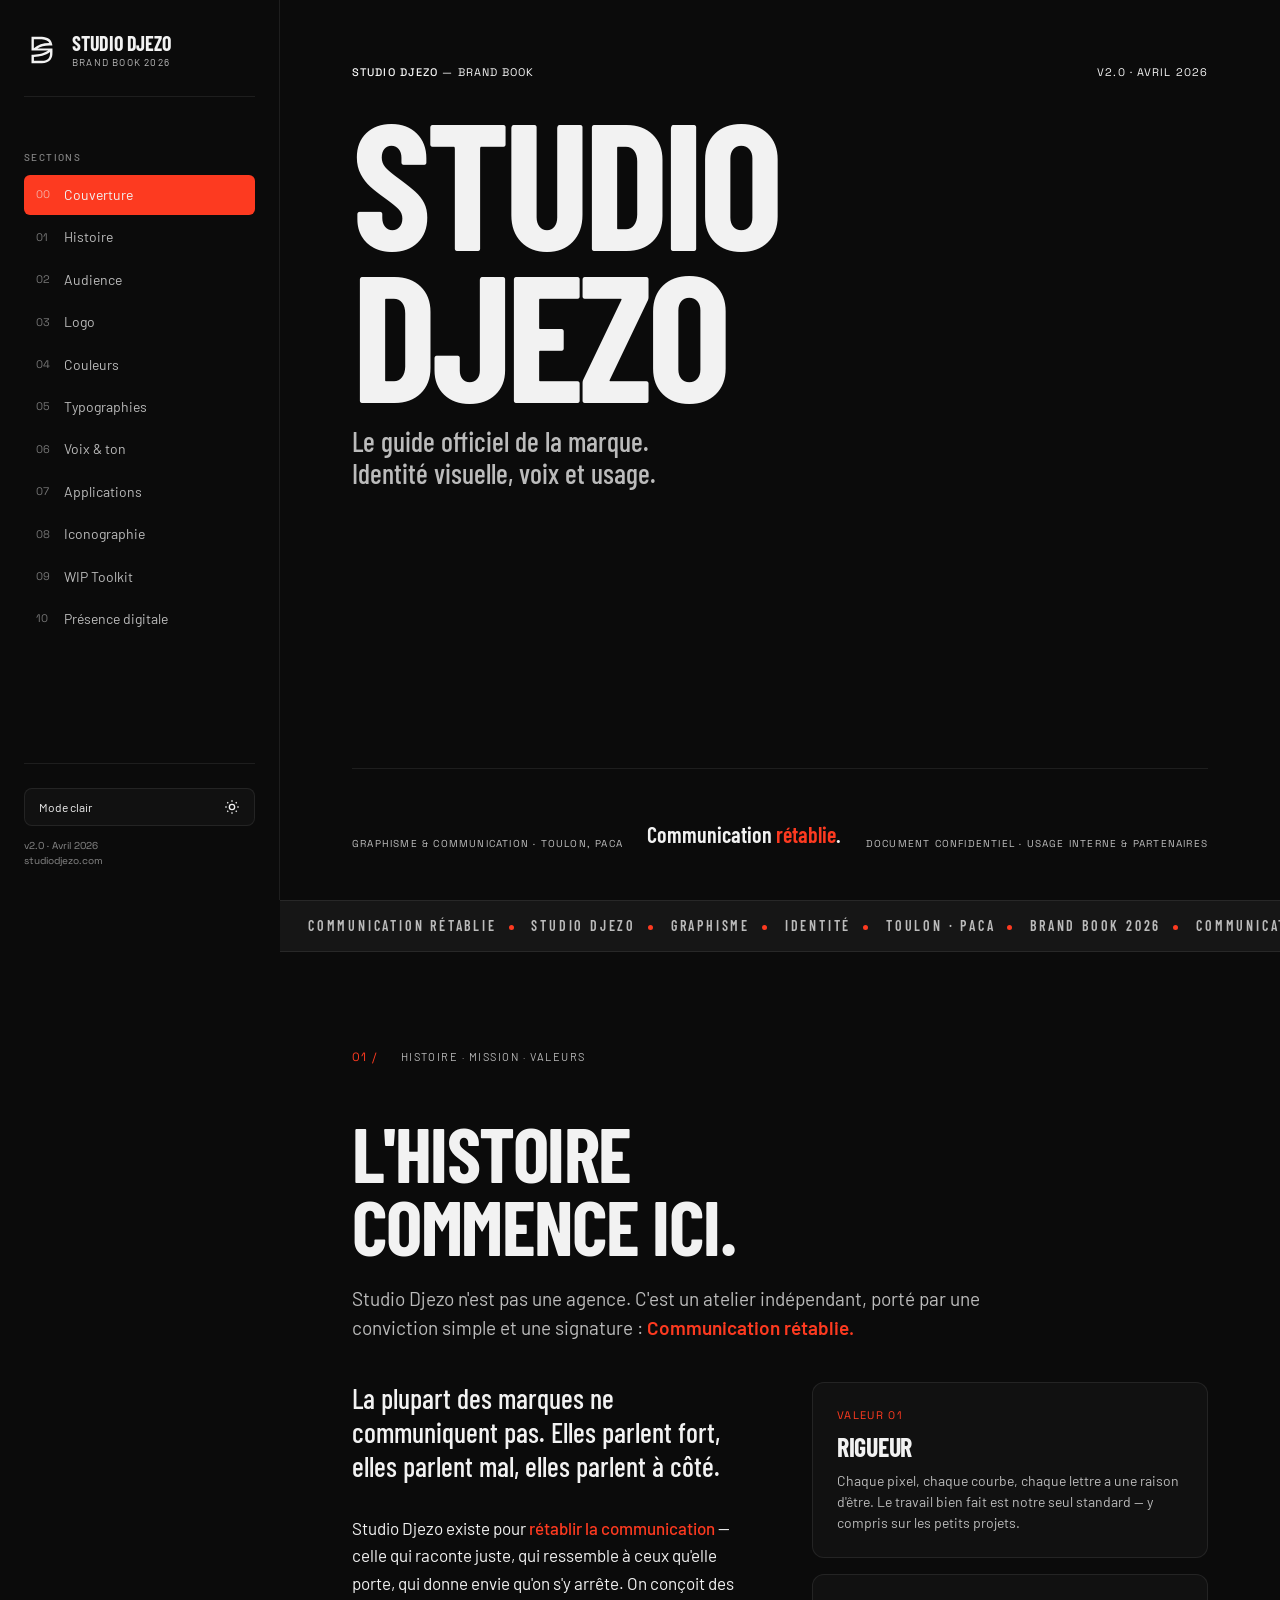
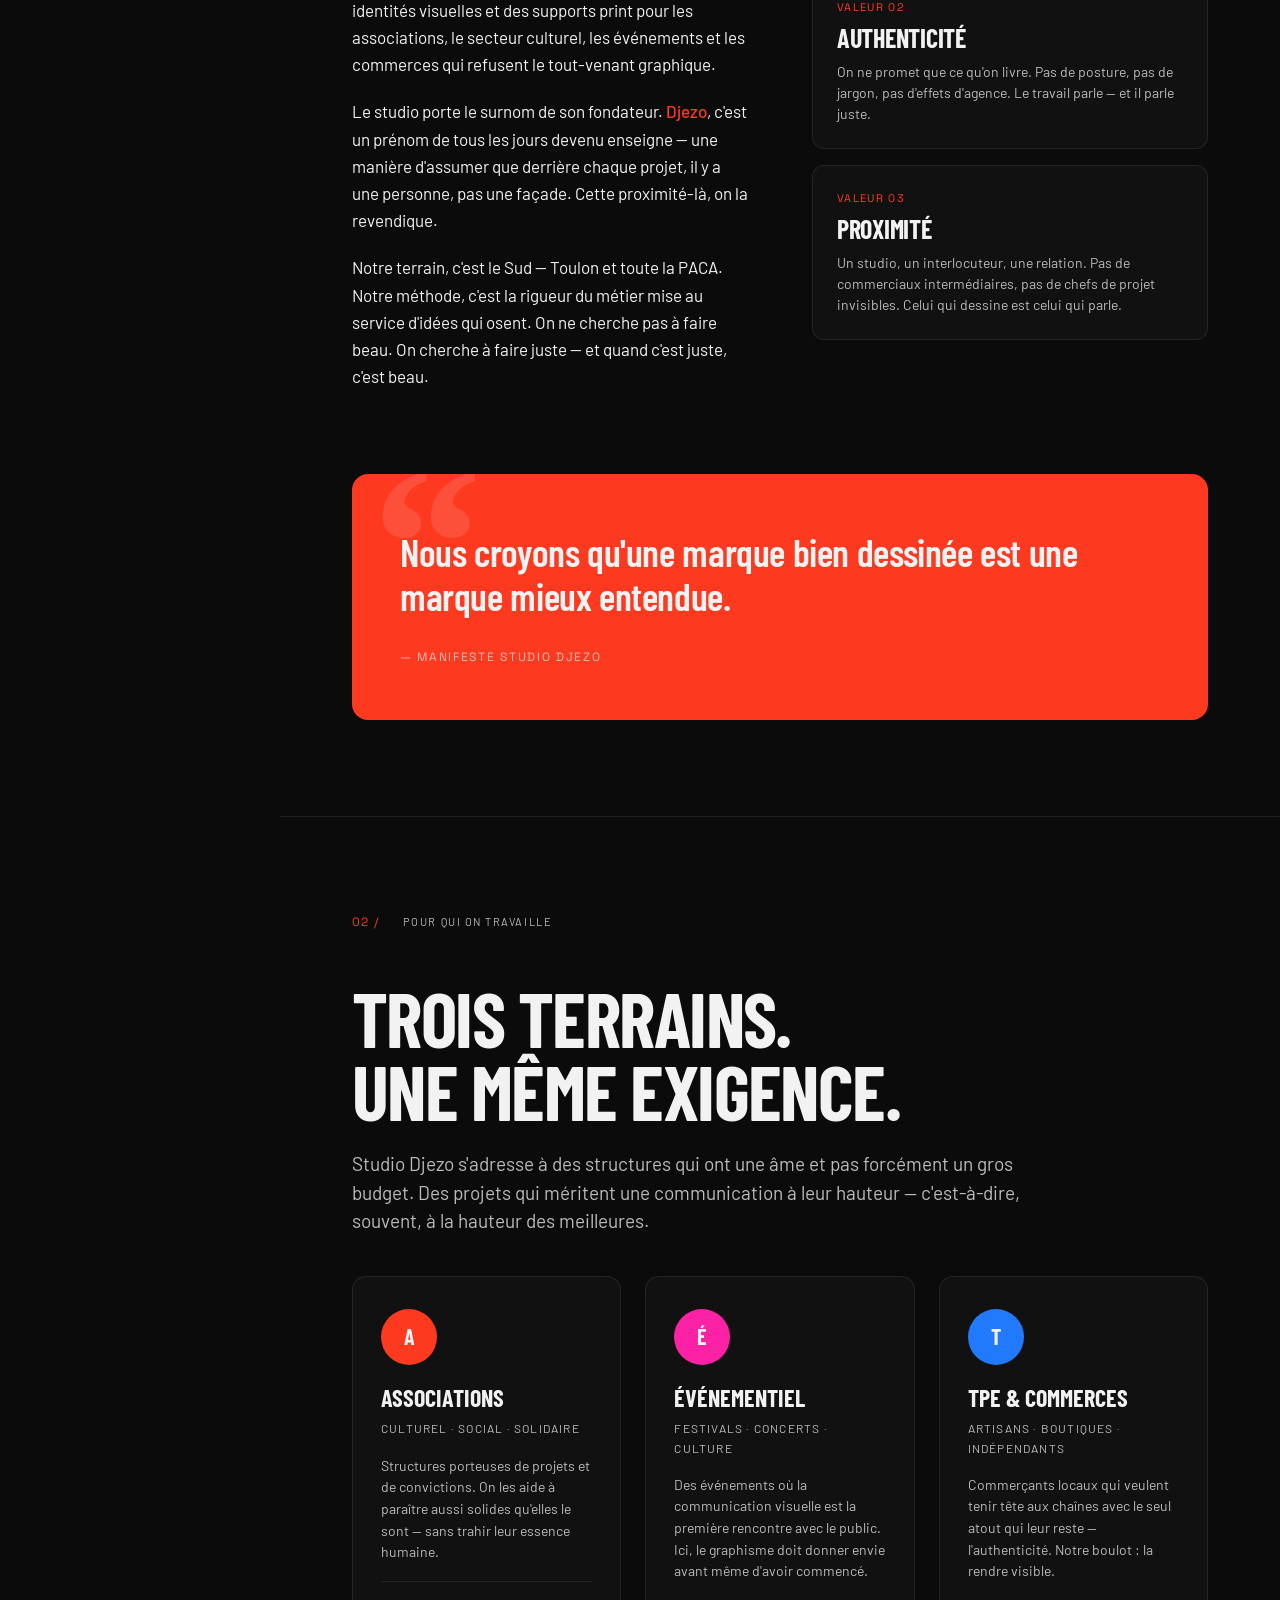
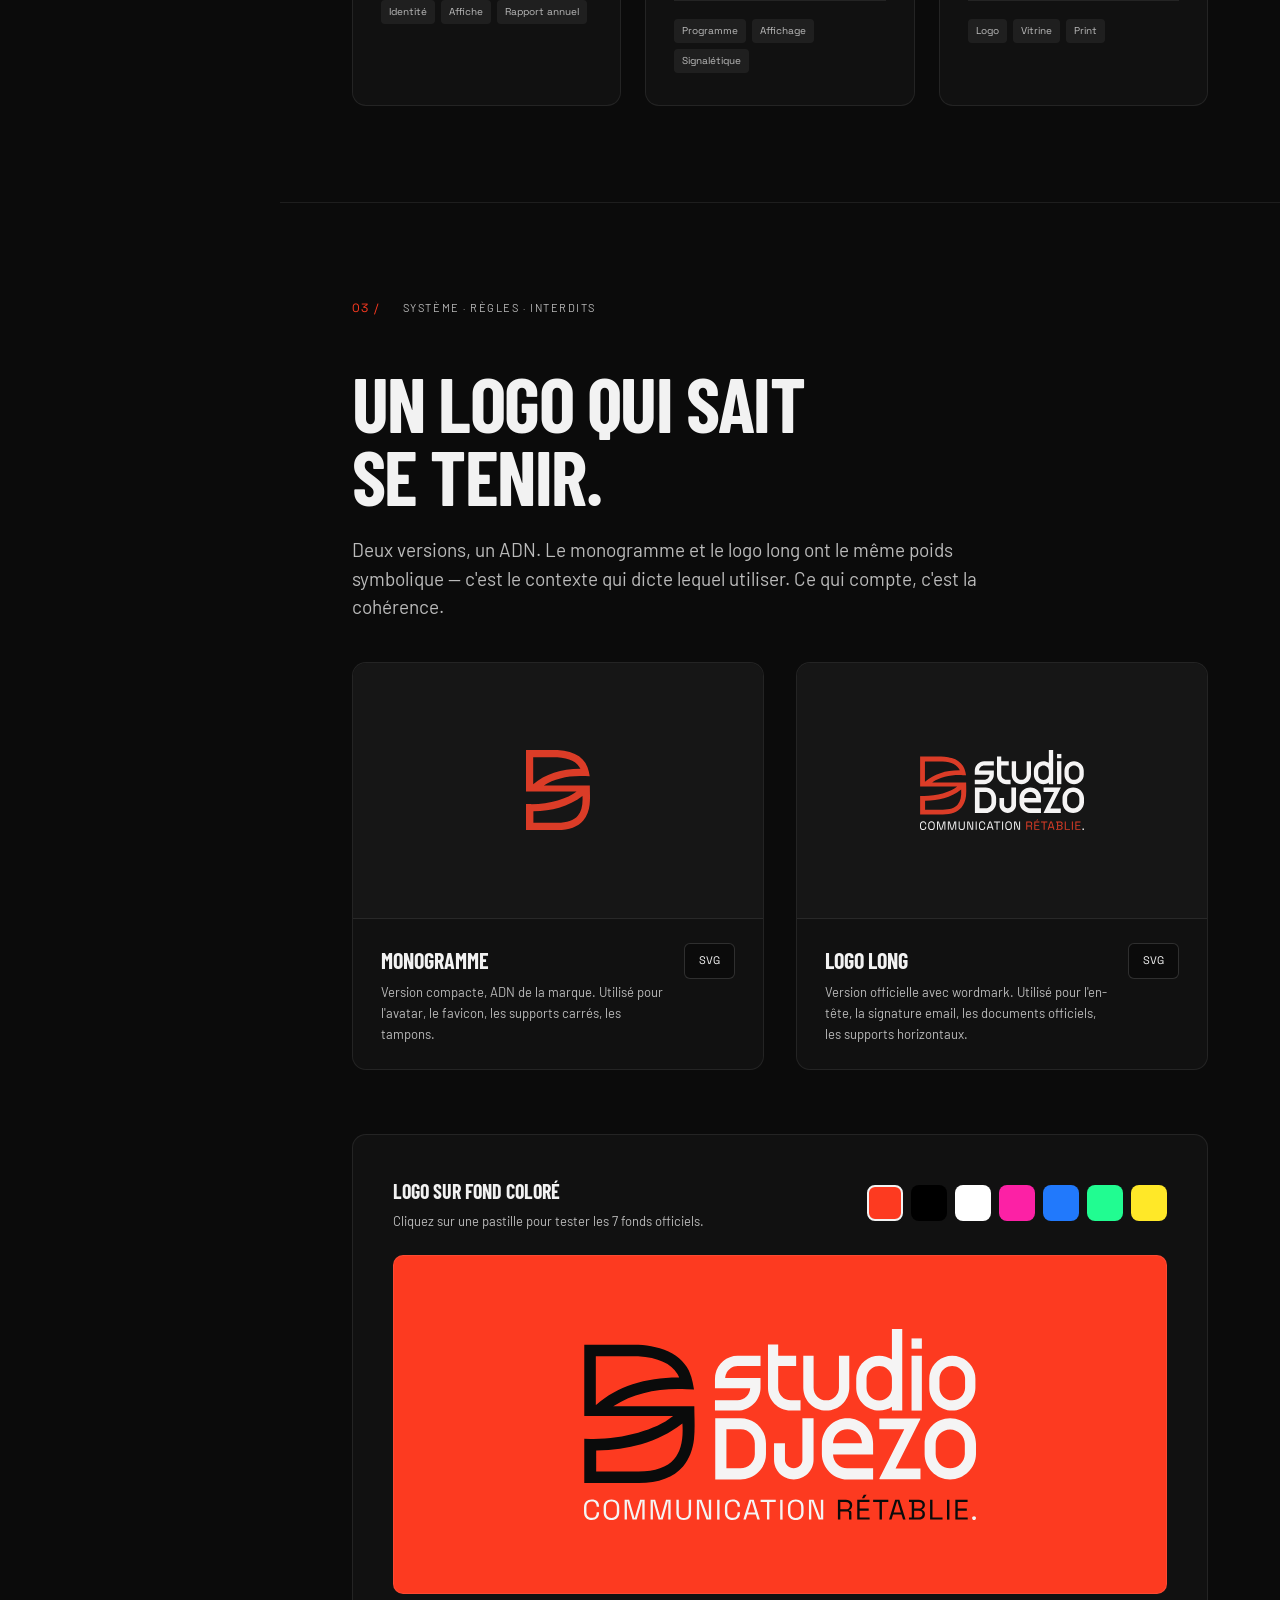
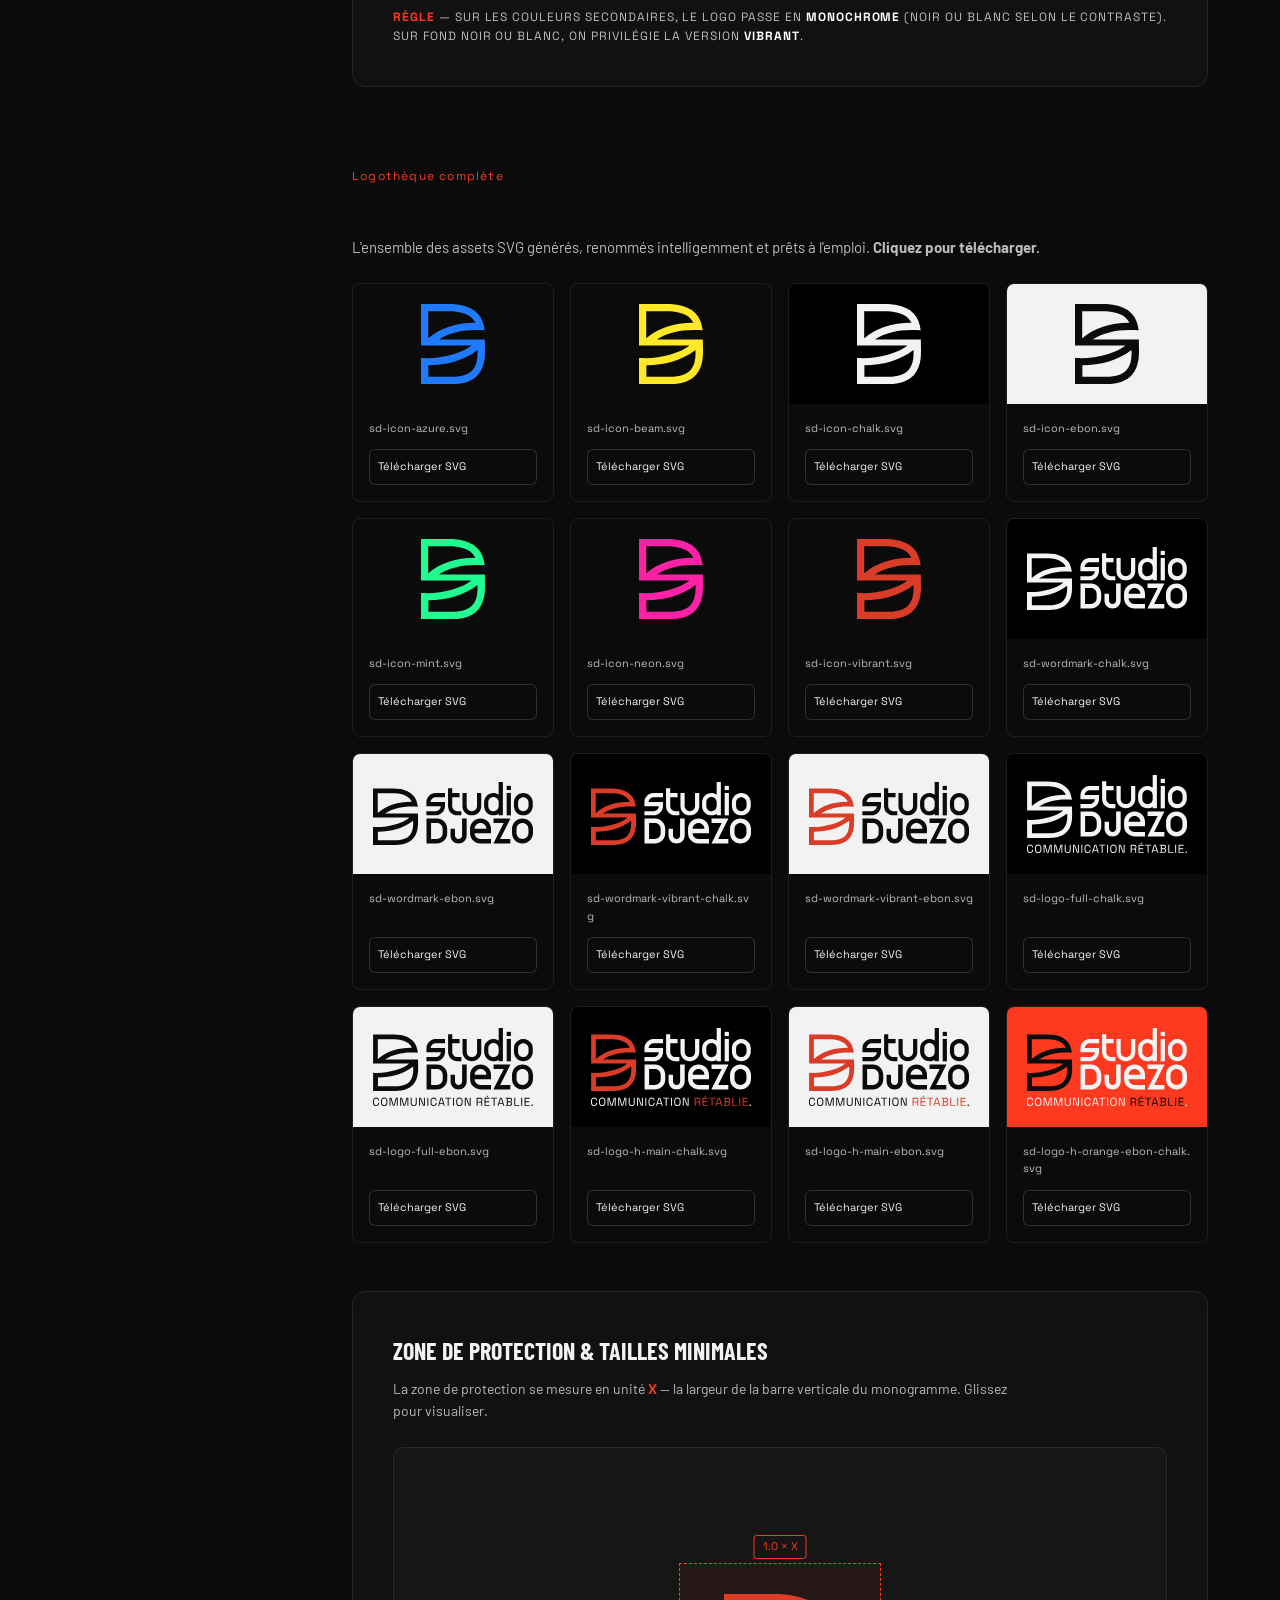
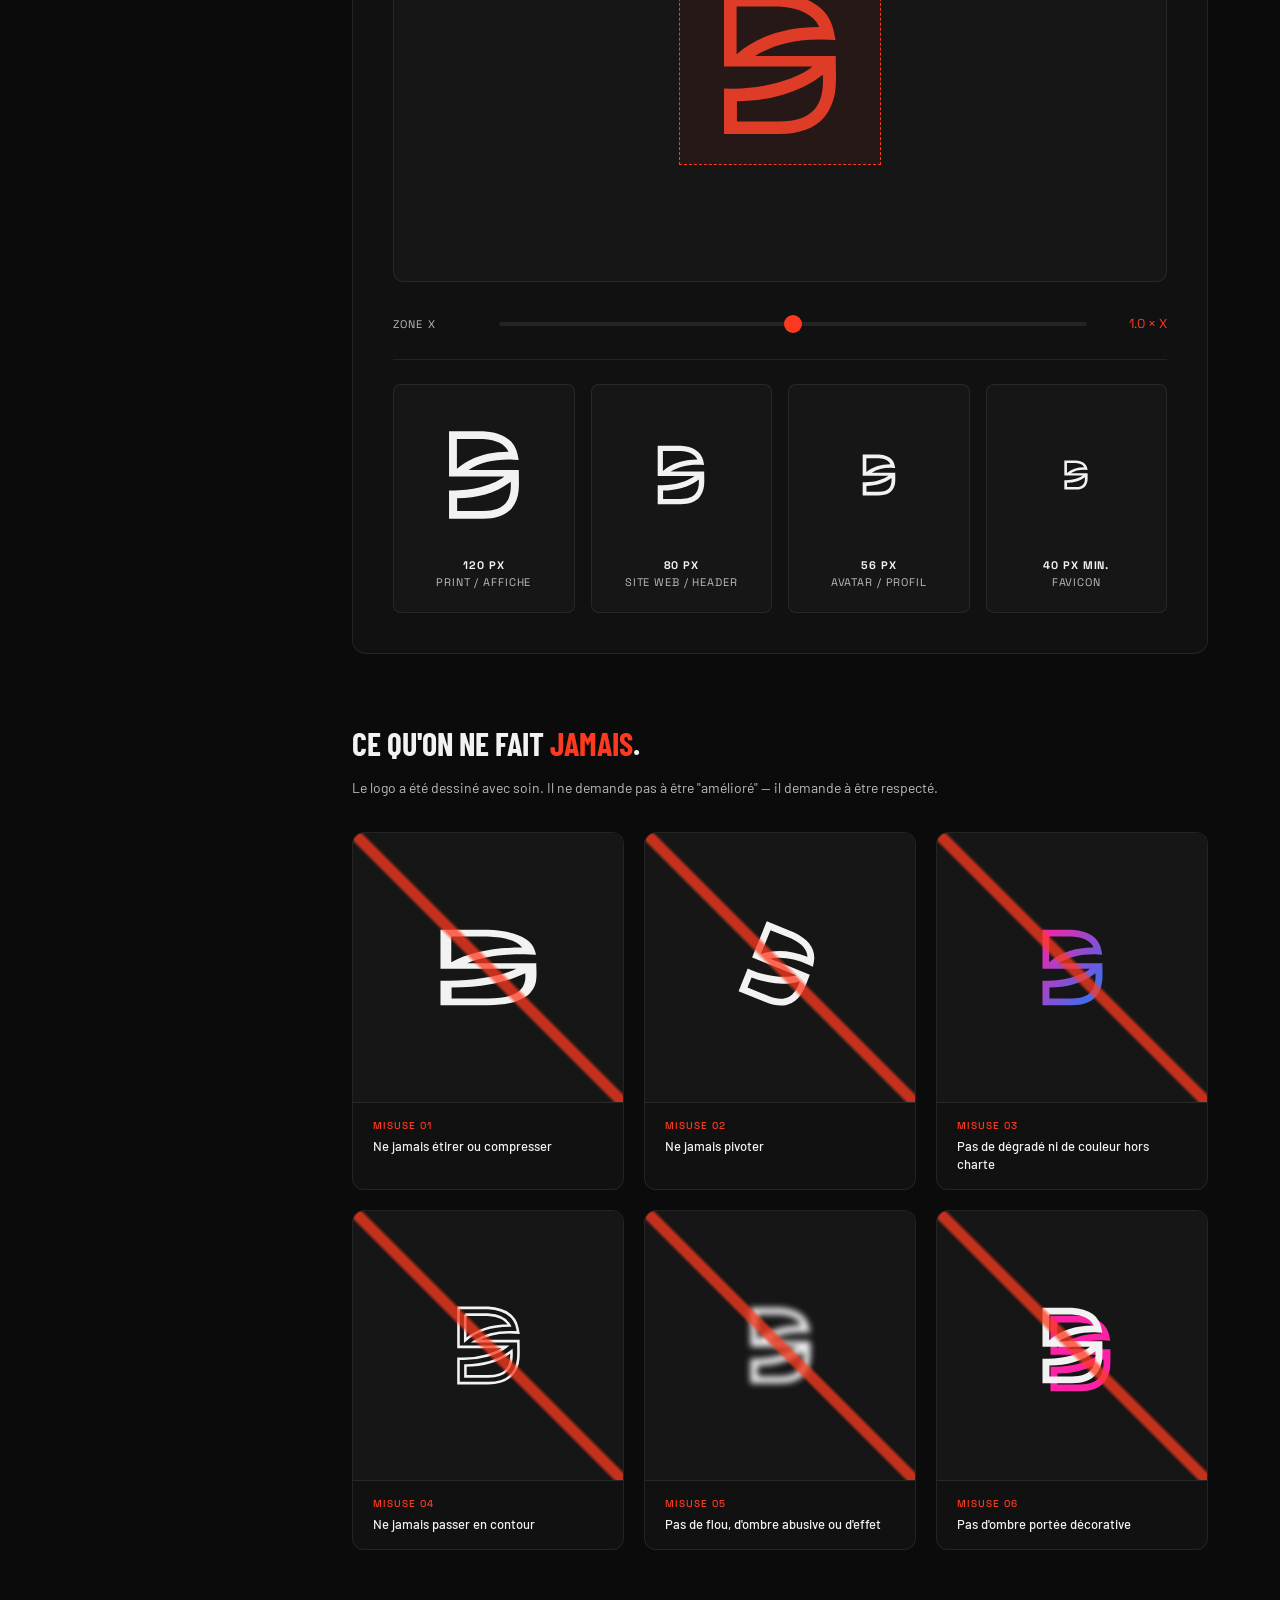
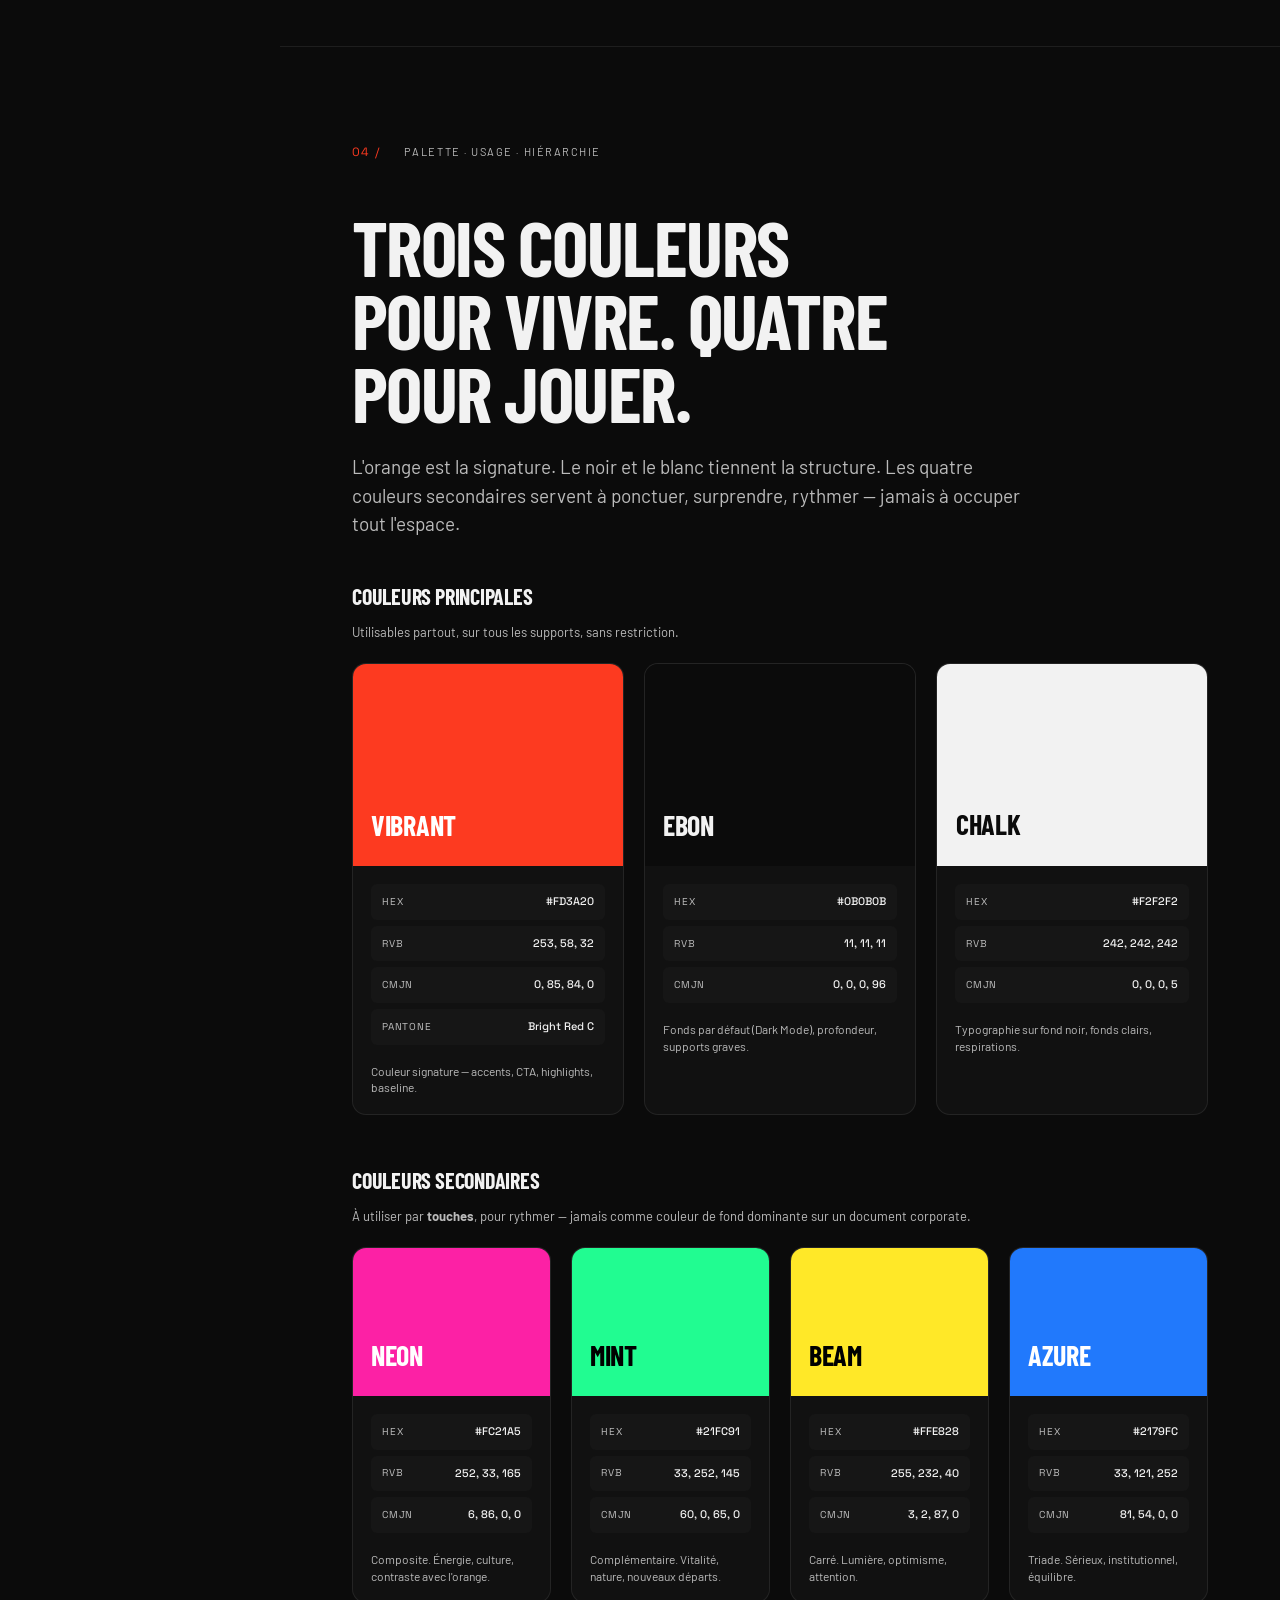
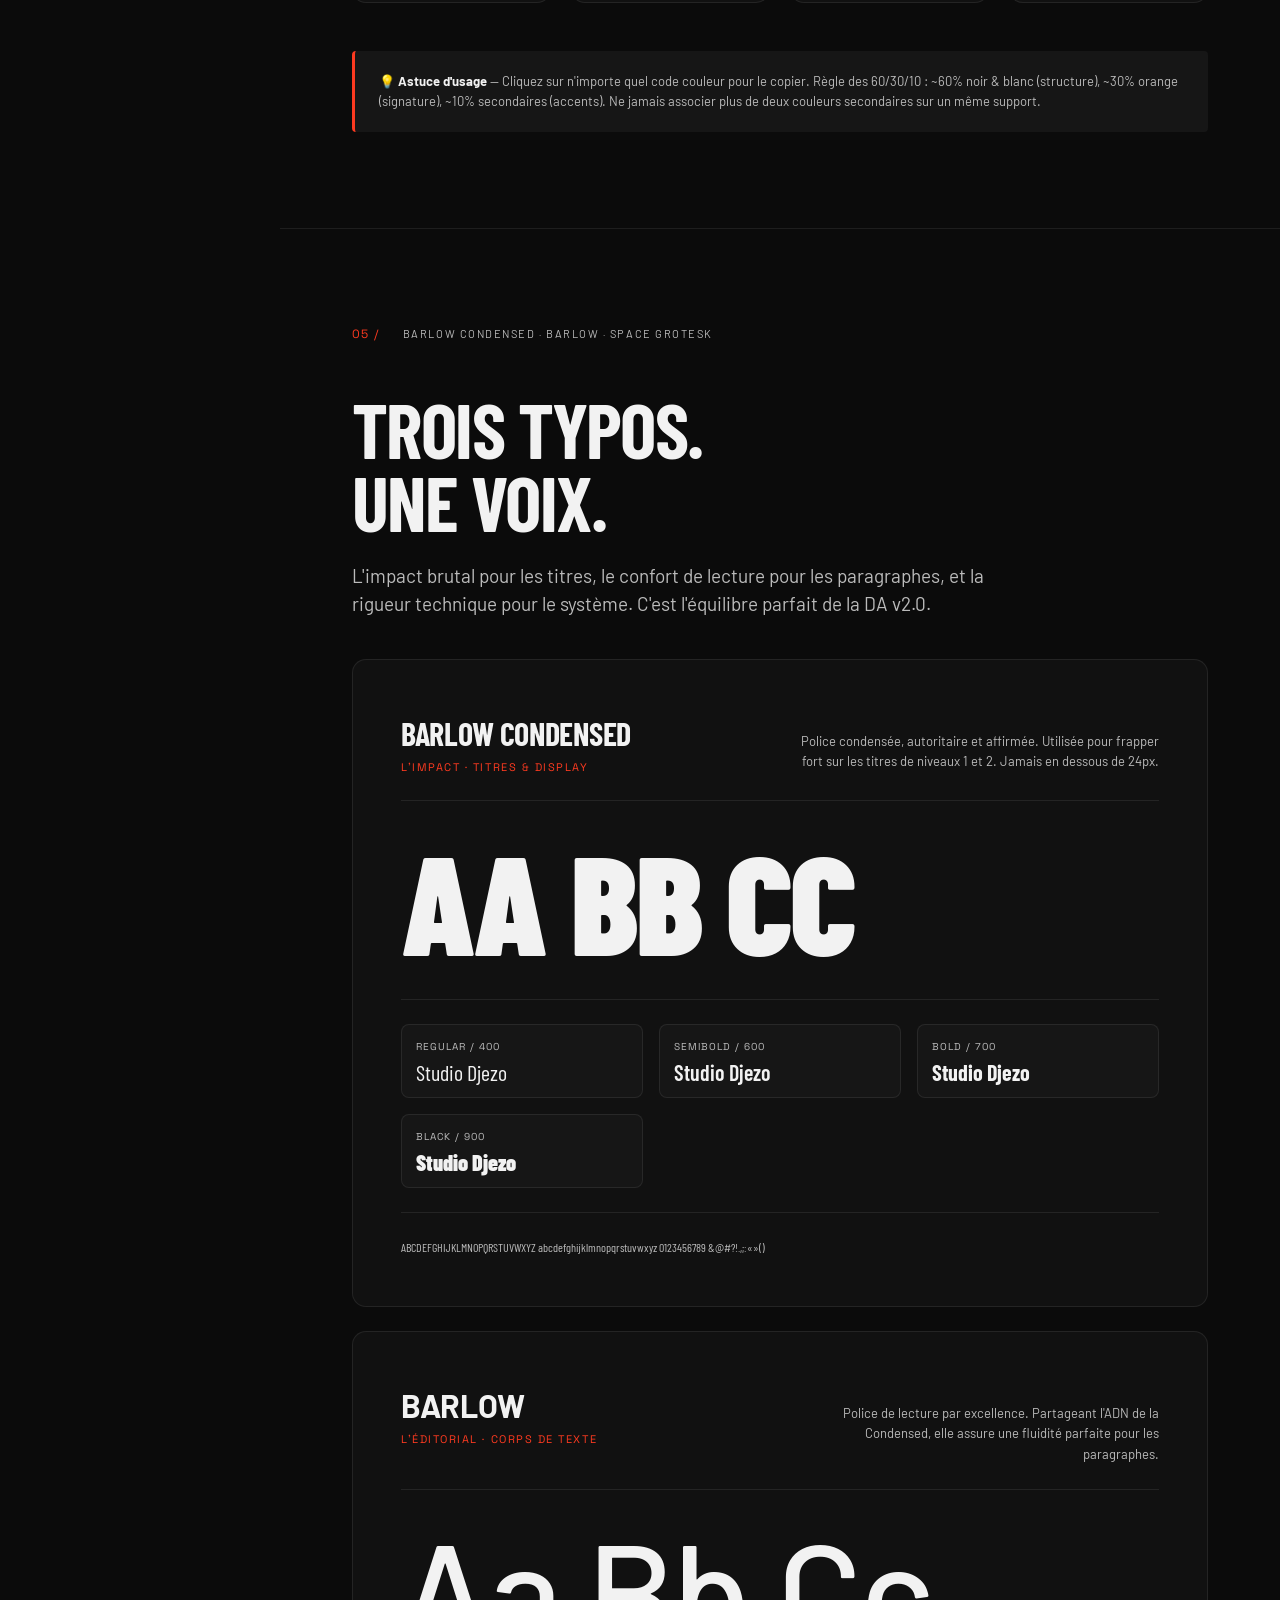
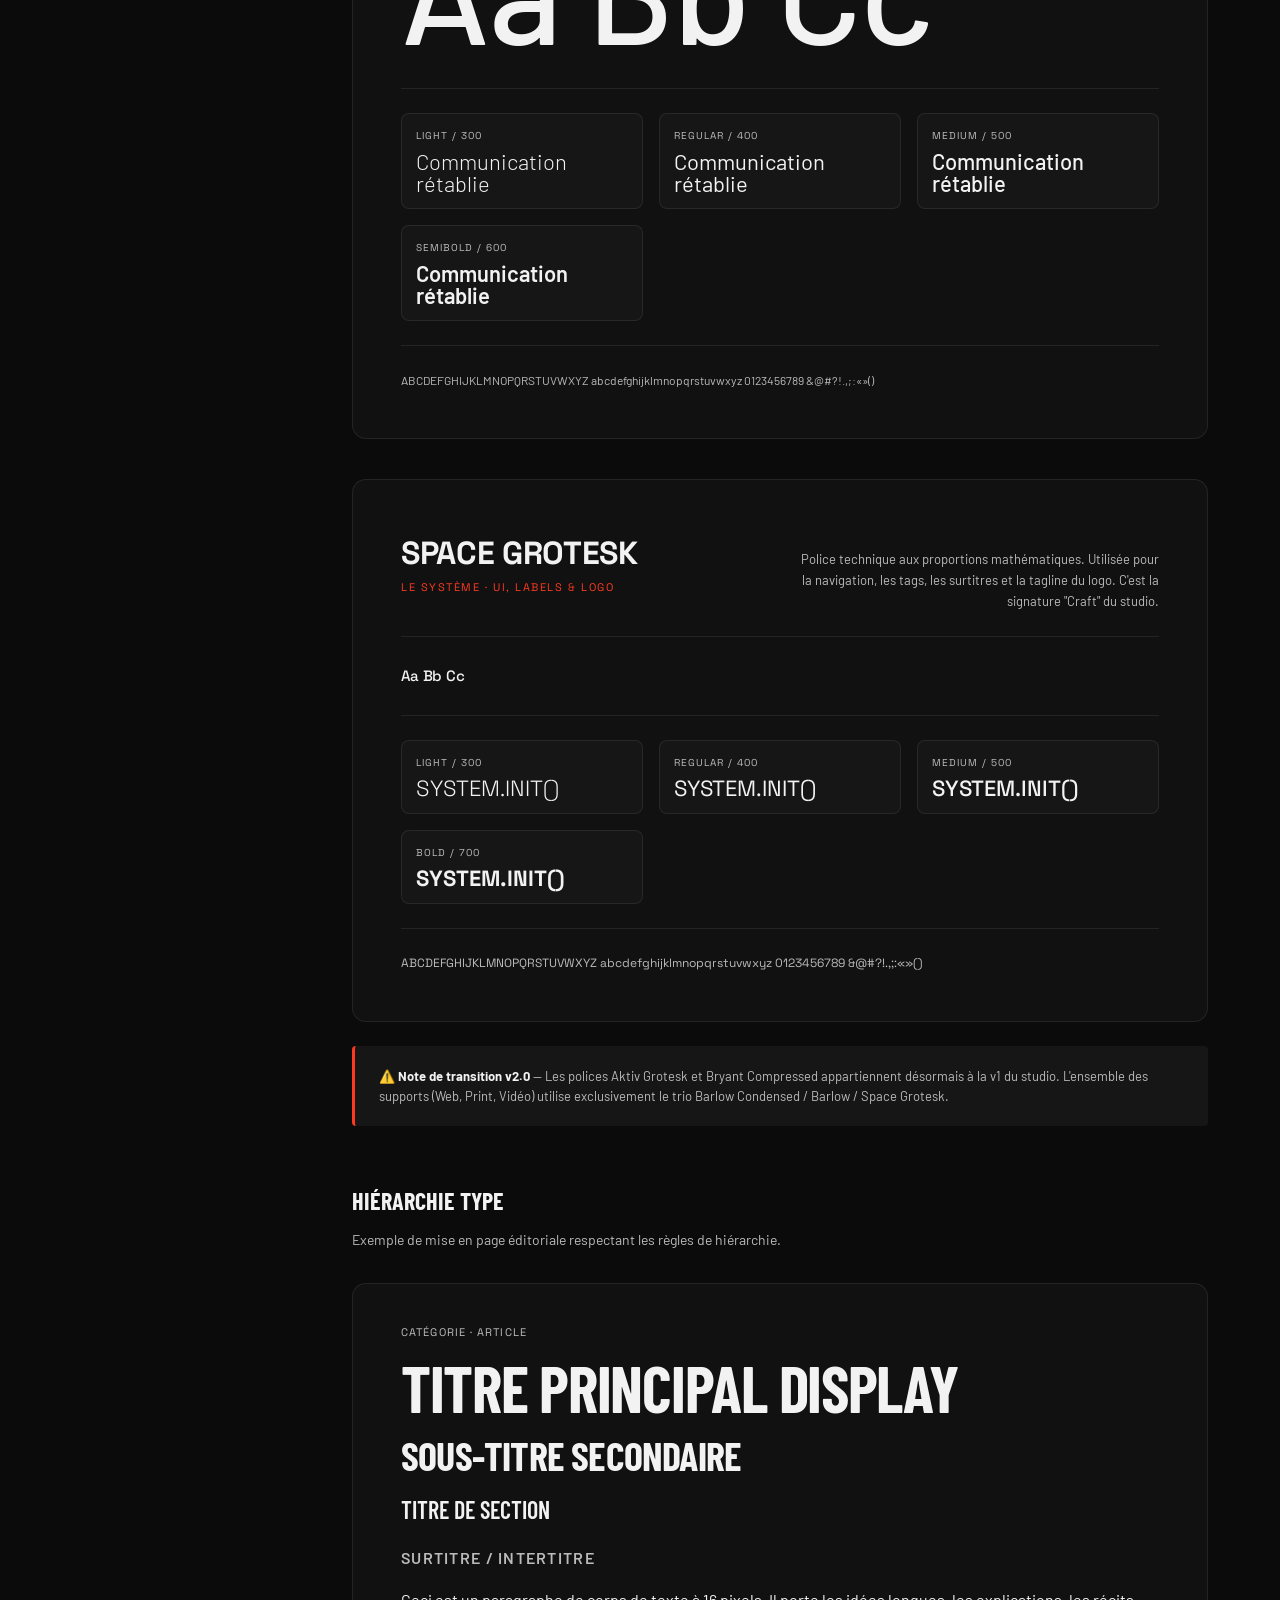
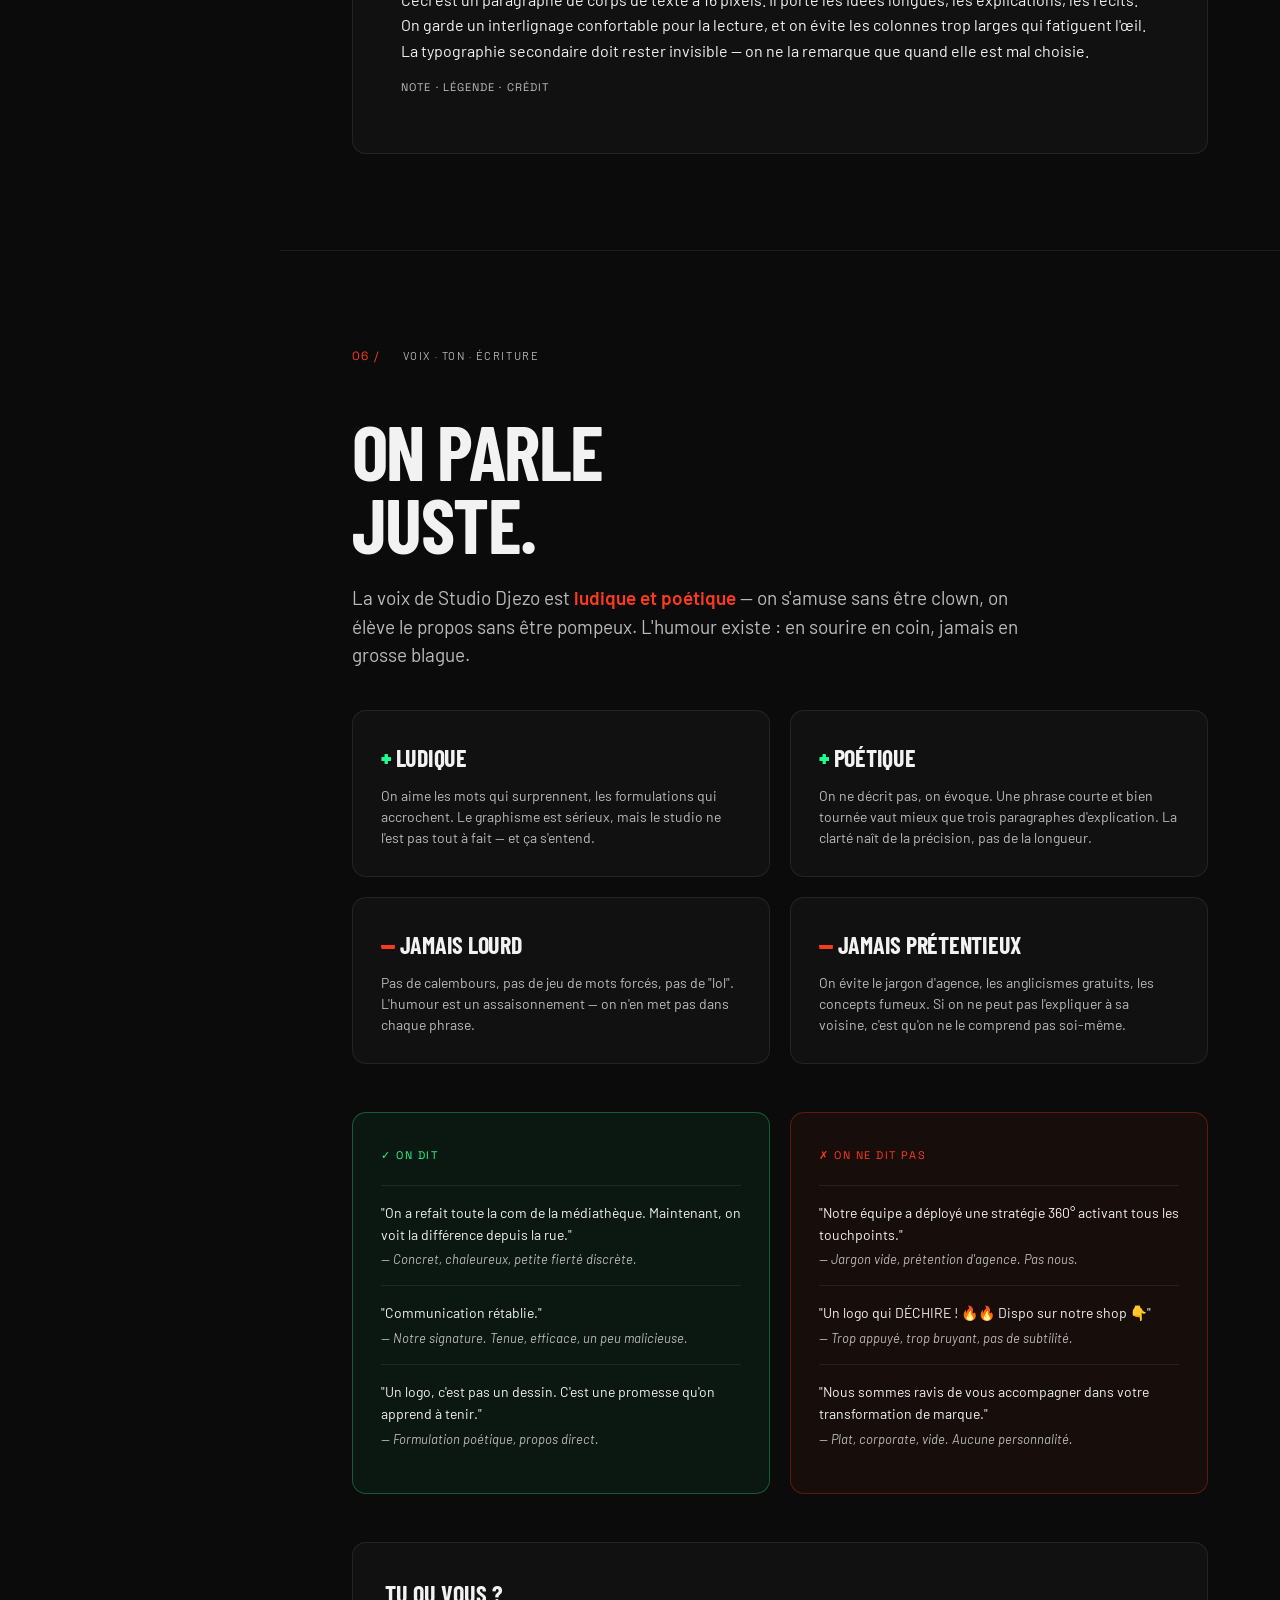
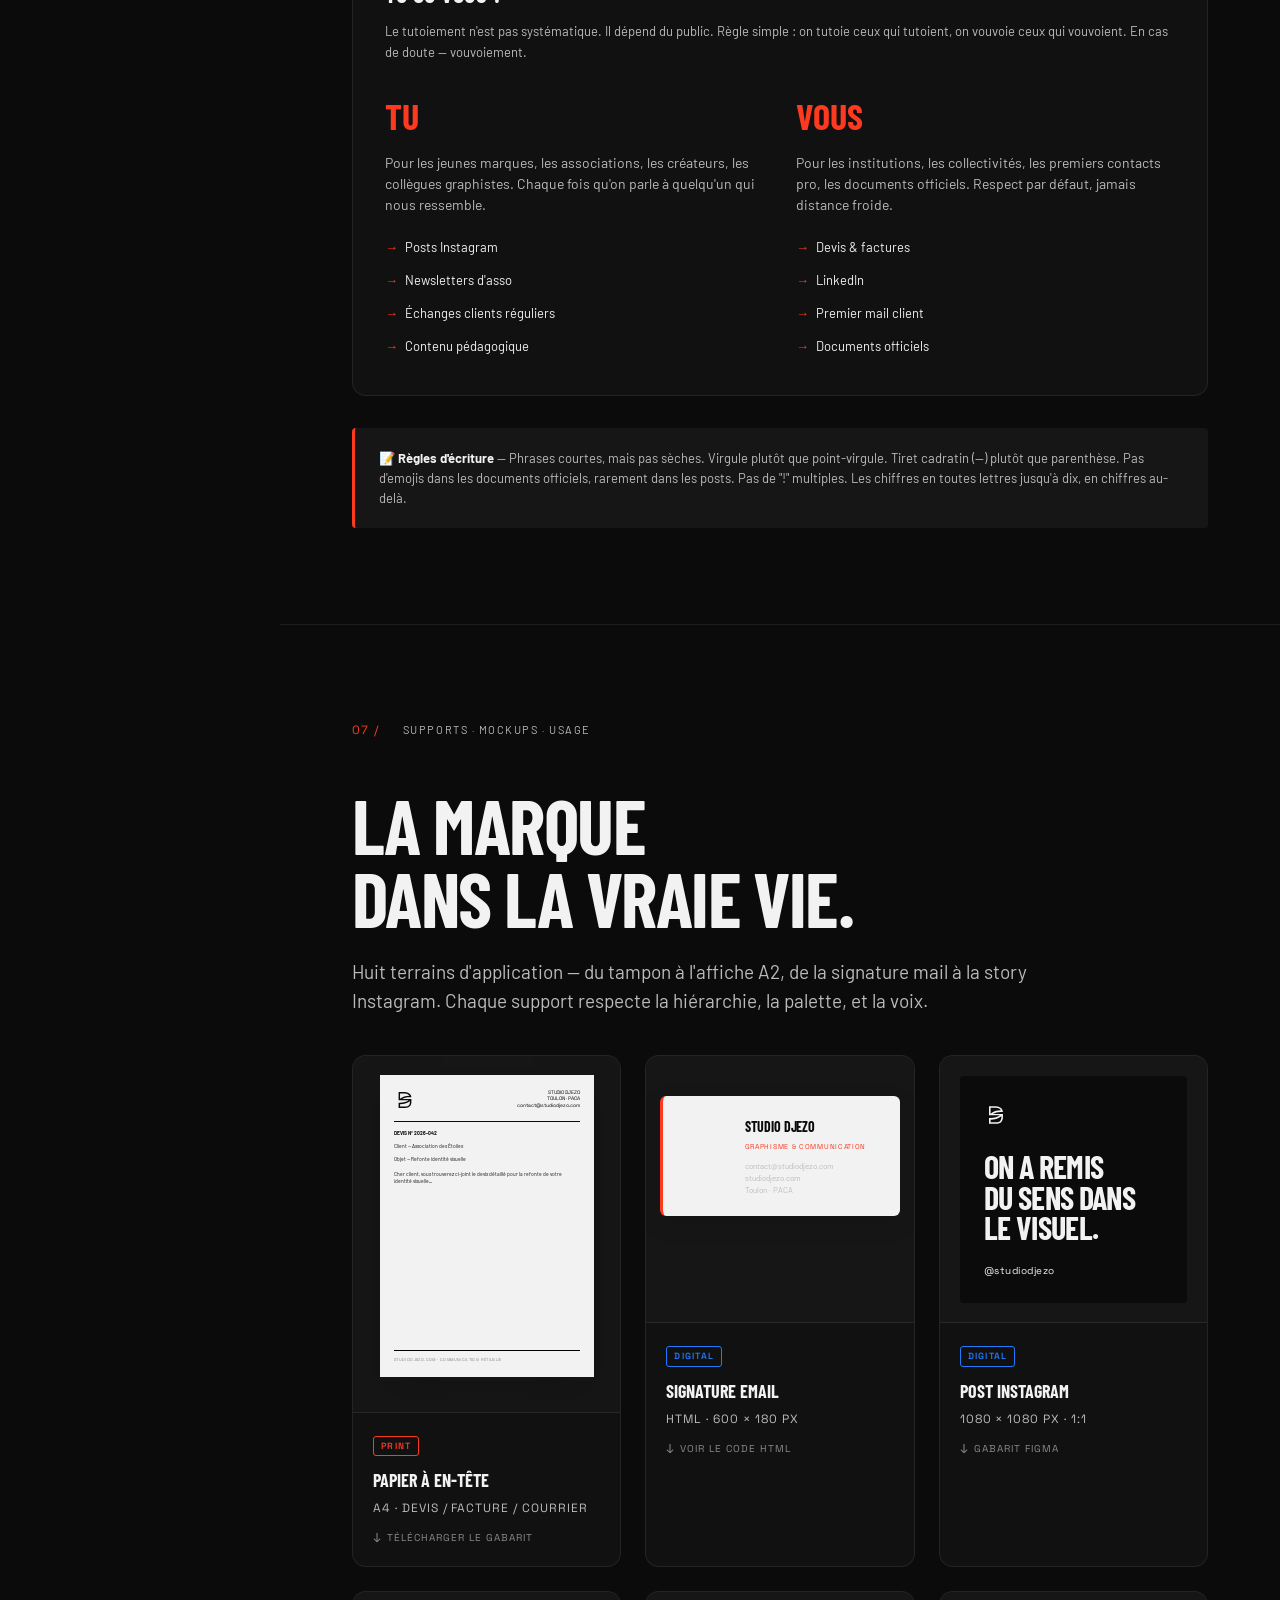
==== commit 833add70: "Update index.html" ====
--- a/brandbook/index.html
+++ b/brandbook/index.html
@@ -5961,15 +5961,6 @@
 
     
 
-                        <div style="border: 1px solid var(--border); border-radius: 8px; overflow: hidden; display: flex; flex-direction: column;">
-                            <div style="background: var(--orange); height: 120px; display: flex; align-items: center; justify-content: center; padding: 20px;">
-                                <img src="assets/sd-logo-h-orange-chalk-ebon.svg" style="max-height: 100%; max-width: 100%;">
-                            </div>
-                            <div style="padding: 16px; background: var(--surface); flex-grow: 1; display: flex; flex-direction: column; justify-content: space-between;">
-                                <div style="font-size: 11px; font-family: var(--font-mono); color: var(--text-dim); margin-bottom: 12px; word-break: break-all;">sd-logo-h-orange-chalk-ebon.svg</div>
-                                <a href="assets/sd-logo-h-orange-chalk-ebon.svg" download class="btn-download" style="text-align: center; width: 100%; box-sizing: border-box; padding: 8px;">Télécharger SVG</a>
-                            </div>
-                        </div>
 
                         <div style="border: 1px solid var(--border); border-radius: 8px; overflow: hidden; display: flex; flex-direction: column;">
                             <div style="background: var(--orange); height: 120px; display: flex; align-items: center; justify-content: center; padding: 20px;">
@@ -5982,46 +5973,6 @@
                         </div>
 
 
-
-                        <div style="border: 1px solid var(--border); border-radius: 8px; overflow: hidden; display: flex; flex-direction: column;">
-
-                            <div style="background: var(--orange); height: 120px; display: flex; align-items: center; justify-content: center; padding: 20px;">
-
-                                <img src="assets/sd-wordmark-chalk-ebon.svg" style="max-height: 100%; max-width: 100%;">
-
-                            </div>
-
-                            <div style="padding: 16px; background: var(--surface); flex-grow: 1; display: flex; flex-direction: column; justify-content: space-between;">
-
-                                <div style="font-size: 11px; font-family: var(--font-mono); color: var(--text-dim); margin-bottom: 12px; word-break: break-all;">sd-wordmark-chalk-ebon.svg</div>
-
-                                <a href="assets/sd-wordmark-chalk-ebon.svg" download class="btn-download" style="text-align: center; width: 100%; box-sizing: border-box; padding: 8px;">Télécharger SVG</a>
-
-                            </div>
-
-                        </div>
-
-
-
-                        <div style="border: 1px solid var(--border); border-radius: 8px; overflow: hidden; display: flex; flex-direction: column;">
-
-                            <div style="background: var(--orange); height: 120px; display: flex; align-items: center; justify-content: center; padding: 20px;">
-
-                                <img src="assets/sd-wordmark-ebon-chalk.svg" style="max-height: 100%; max-width: 100%;">
-
-                            </div>
-
-                            <div style="padding: 16px; background: var(--surface); flex-grow: 1; display: flex; flex-direction: column; justify-content: space-between;">
-
-                                <div style="font-size: 11px; font-family: var(--font-mono); color: var(--text-dim); margin-bottom: 12px; word-break: break-all;">sd-wordmark-ebon-chalk.svg</div>
-
-                                <a href="assets/sd-wordmark-ebon-chalk.svg" download class="btn-download" style="text-align: center; width: 100%; box-sizing: border-box; padding: 8px;">Télécharger SVG</a>
-
-                            </div>
-
-                        </div>
-
-                    </div>
 
                 </div>
 
